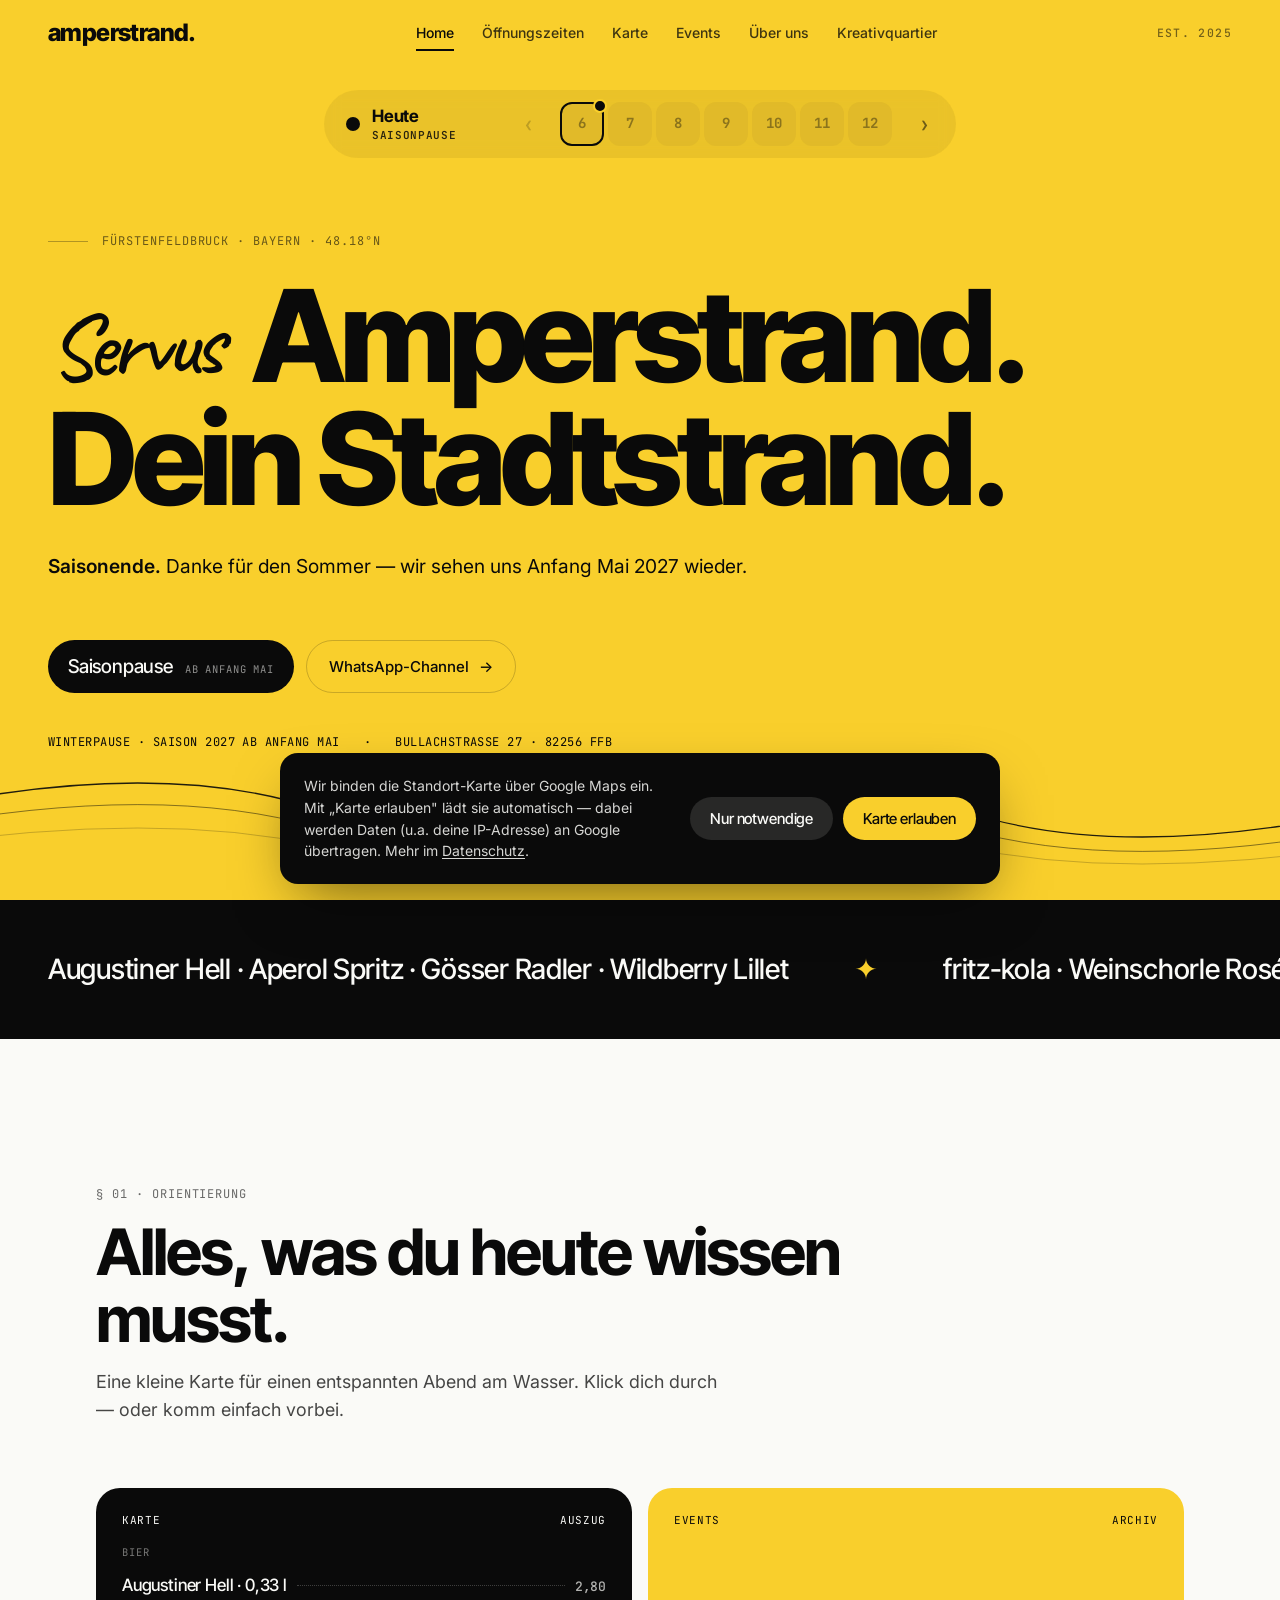
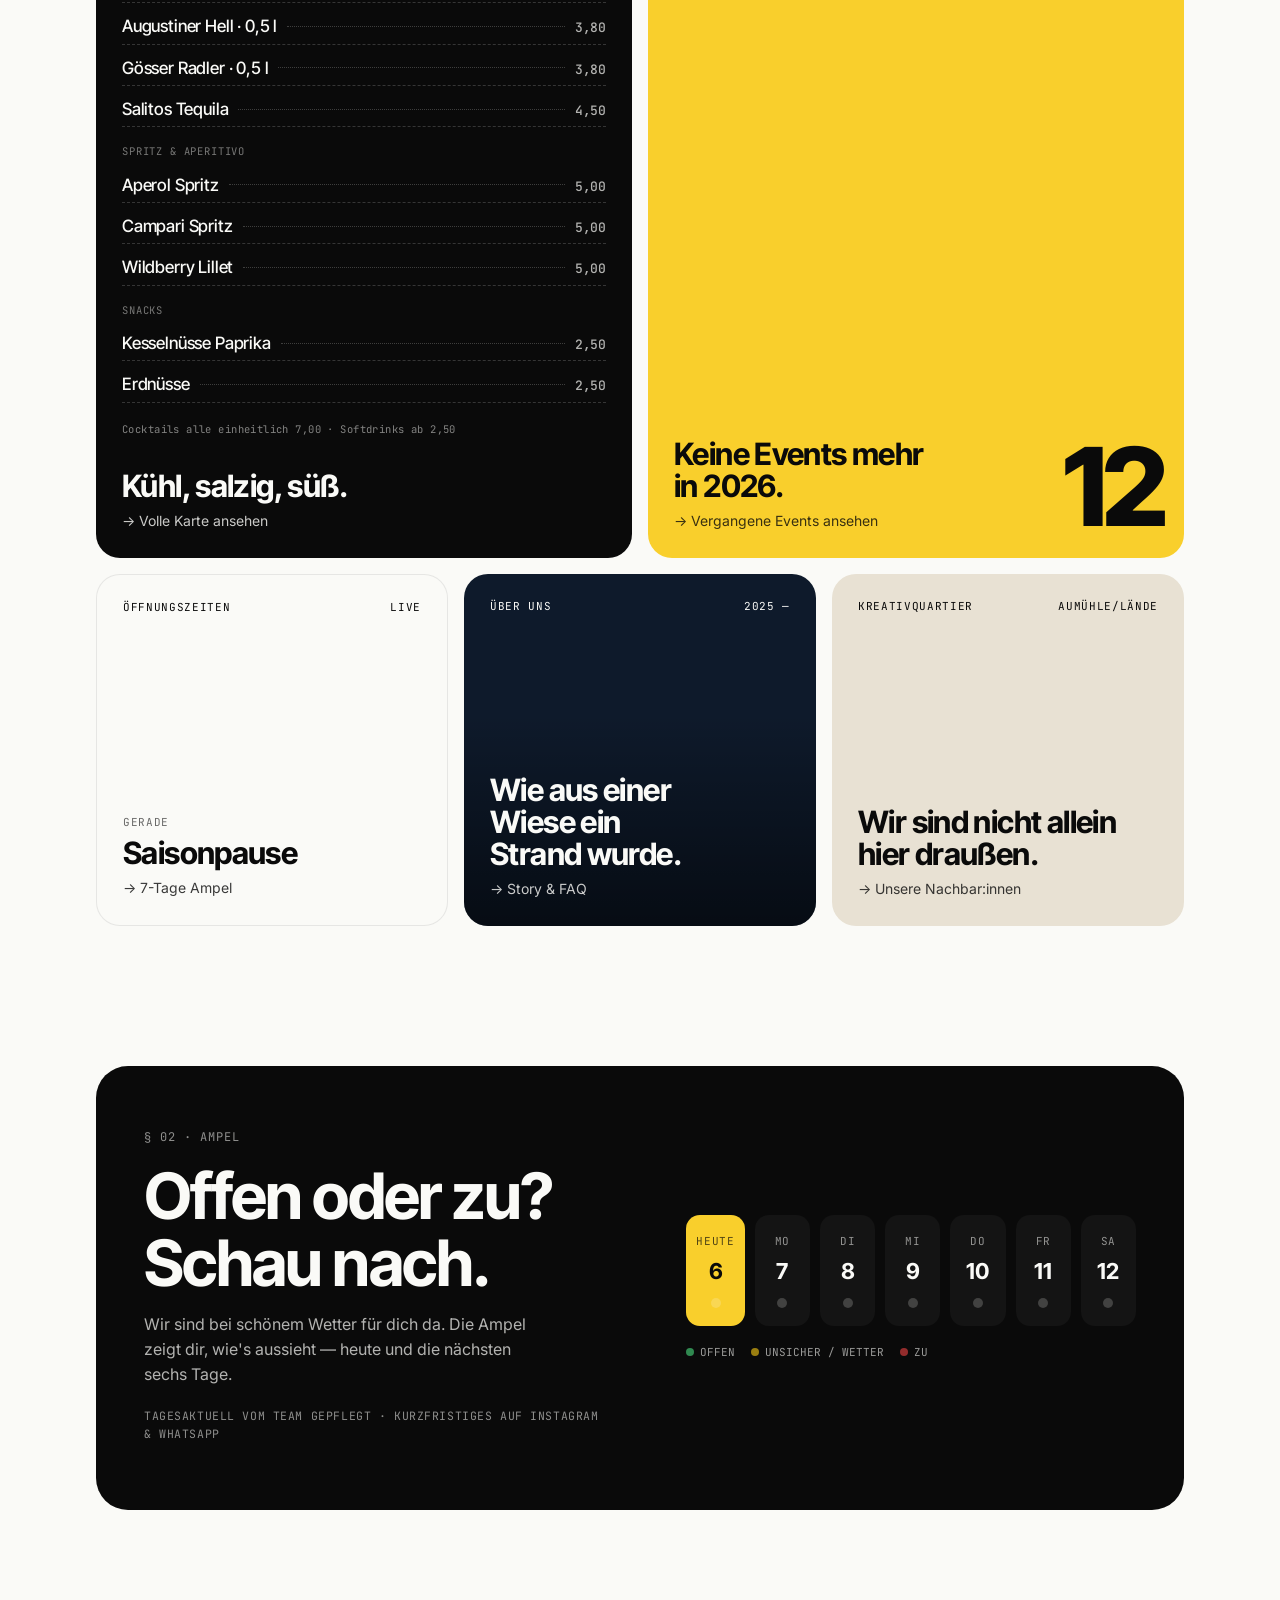
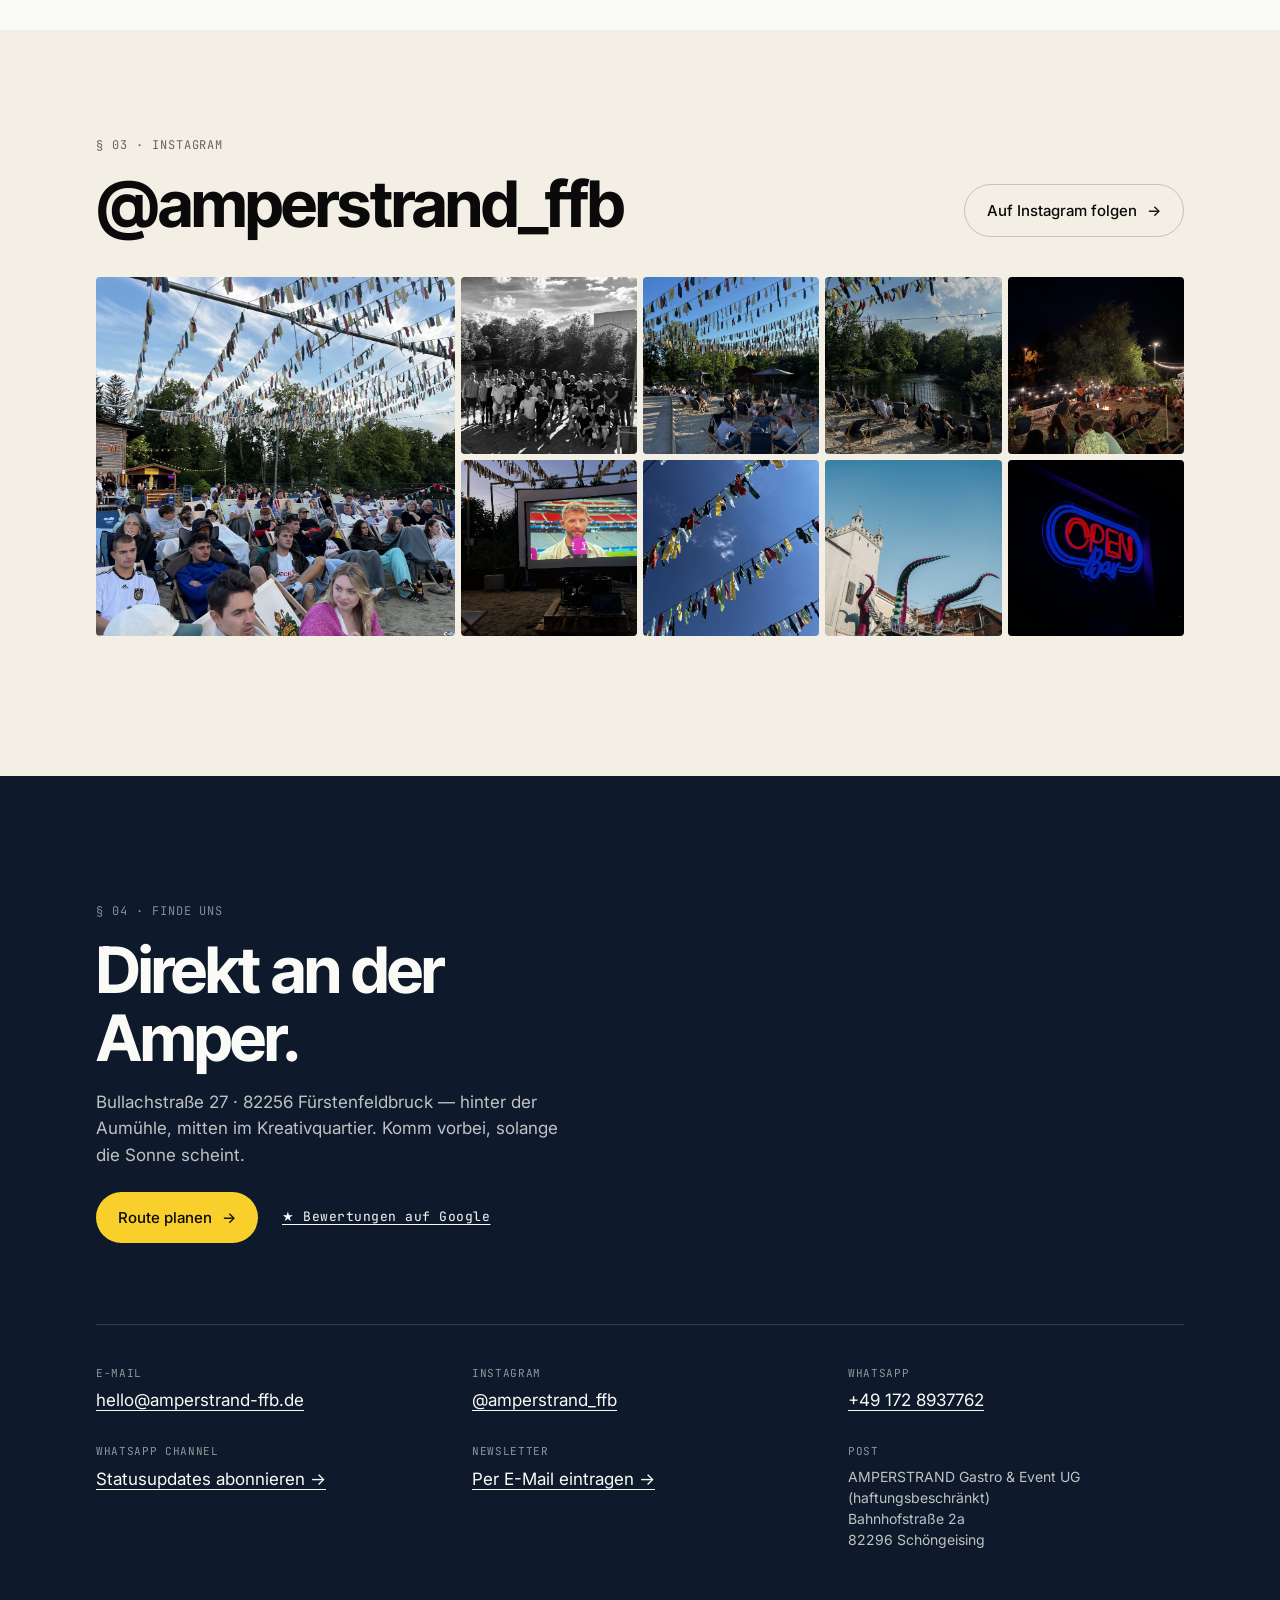
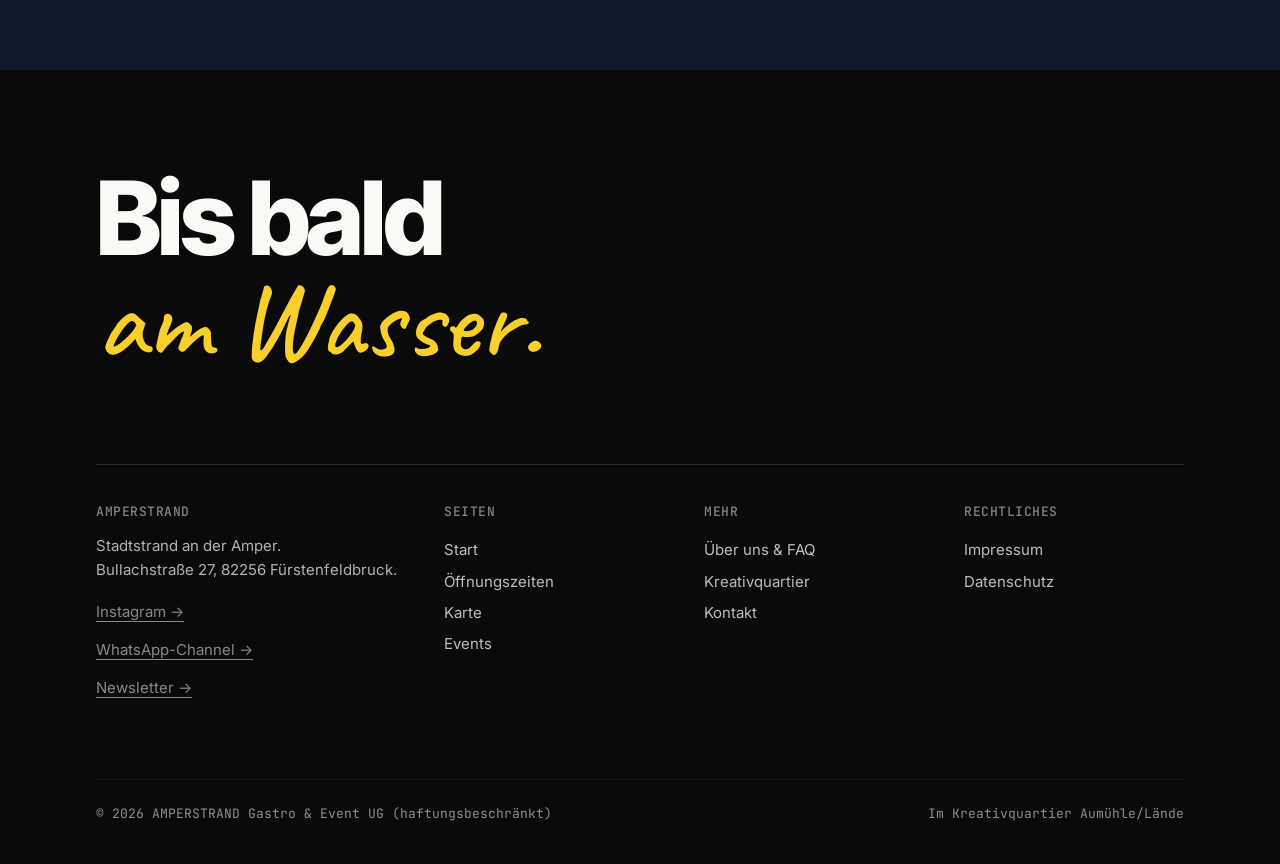
==== index.html @ dd8e35aa "Winterpause: Saisonende-Satz auf Desktop einzeilig Co-Authored-By: Claude Opus 5.5 <noreply@anthropi" ====
<!doctype html>
<html lang="de" style="background: #f9cf2c;">
<head>
<meta charset="utf-8">
<meta name="viewport" content="width=device-width,initial-scale=1">
<meta name="theme-color" content="#f9cf2c">
<link rel="icon" href="/favicon.ico" sizes="48x48">
<link rel="icon" type="image/png" sizes="32x32" href="/assets/favicon/favicon-32x32.png">
<link rel="icon" type="image/png" sizes="16x16" href="/assets/favicon/favicon-16x16.png">
<link rel="apple-touch-icon" sizes="180x180" href="/assets/favicon/apple-touch-icon.png">
<link rel="manifest" href="/site.webmanifest">
<title>Amperstrand — Stadtstrand an der Amper, Fürstenfeldbruck</title>
<meta name="description" content="Amperstrand — der Stadtstrand in Fürstenfeldbruck. Sandstrand direkt an der Amper mit kühlen Getränken, Cocktails, Snacks, Eis, Live-Musik, DJ-Sets und WM-Public-Viewing. Do–So bei schönem Wetter.">
<meta name="robots" content="index, follow">
<meta name="author" content="Amperstrand">
<link rel="canonical" href="https://amperstrand-ffb.de/">
<meta property="og:type" content="website">
<meta property="og:site_name" content="Amperstrand">
<meta property="og:locale" content="de_DE">
<meta property="og:title" content="Amperstrand — Stadtstrand an der Amper, Fürstenfeldbruck">
<meta property="og:description" content="Sandstrand direkt an der Amper: kühle Getränke, Cocktails, Snacks, Live-Musik & WM-Public-Viewing. Mitten in Fürstenfeldbruck.">
<meta property="og:url" content="https://amperstrand-ffb.de/">
<meta property="og:image" content="https://amperstrand-ffb.de/assets/insta/insta-01.jpg">
<meta name="twitter:card" content="summary_large_image">
<meta name="twitter:title" content="Amperstrand — Stadtstrand in Fürstenfeldbruck">
<meta name="twitter:description" content="Sandstrand an der Amper: Getränke, Cocktails, Snacks, Live-Musik & WM-Public-Viewing. Do–So bei schönem Wetter.">
<meta name="twitter:image" content="https://amperstrand-ffb.de/assets/insta/insta-01.jpg">
<script type="application/ld+json">
{
  "@context": "https://schema.org",
  "@type": "BarOrPub",
  "name": "Amperstrand",
  "description": "Stadtstrand an der Amper in Fürstenfeldbruck: Getränke, Cocktails, Snacks, Eis, Live-Musik, DJ-Sets und WM-Public-Viewing.",
  "url": "https://amperstrand-ffb.de/",
  "telephone": "+49 172 8937762",
  "email": "hello@amperstrand-ffb.de",
  "image": "https://amperstrand-ffb.de/assets/insta/insta-01.jpg",
  "priceRange": "€",
  "servesCuisine": ["Getränke", "Cocktails", "Snacks", "Eis"],
  "address": {
    "@type": "PostalAddress",
    "streetAddress": "Bullachstraße 27",
    "postalCode": "82256",
    "addressLocality": "Fürstenfeldbruck",
    "addressRegion": "Bayern",
    "addressCountry": "DE"
  },
  "sameAs": [
    "https://www.instagram.com/amperstrand_ffb/",
    "https://whatsapp.com/channel/0029VbCyio0F1YlMoRsNtL2F"
  ],
  "openingHoursSpecification": [
    { "@type": "OpeningHoursSpecification", "dayOfWeek": ["Thursday", "Friday"], "opens": "17:00", "closes": "22:00" },
    { "@type": "OpeningHoursSpecification", "dayOfWeek": ["Saturday", "Sunday"], "opens": "15:00", "closes": "22:00" }
  ]
}
</script>
<link rel="stylesheet" href="assets/shared.css?v=14">
<style>
  /* HERO */
  .hero {
    position: relative;
    min-height: 100vh;
    background: var(--yellow);
    color: var(--ink);
    padding: 120px var(--gutter) 0;
    overflow: hidden;
    display: flex; flex-direction: column;
  }
  :root[data-herotone="paper"] .hero { background: var(--paper); }
  :root[data-herotone="ink"] .hero { background: var(--ink); color: var(--paper); }
  :root[data-herotone="ink"] .hero .hero-meta span,
  :root[data-herotone="ink"] .hero .hero-sub { color: var(--paper); }
  :root[data-herotone="ink"] .hero .status-hero { background: var(--paper); color: var(--ink); }
  :root[data-herotone="ink"] .badge-kiosk { background: var(--yellow); color: var(--ink); }
  :root[data-herotone="ink"] .eyebrow { color: var(--paper); opacity: .6; }

  .hero-inner { max-width: var(--max); margin: 0 auto; width: 100%; flex: 1; display:flex; flex-direction:column; justify-content:center; padding-bottom: 4vh; }
  .hero-eyebrow { display:flex; gap: 14px; align-items:center; margin-bottom: 24px; }
  .hero-eyebrow .line { flex: 0 0 40px; height: 1px; background: var(--ink); opacity:.3; }
  .hero h1 {
    font-size: clamp(52px, 10vw, 160px);
    letter-spacing: -0.045em;
    line-height: .95;
    max-width: 14ch;
  }
  .hero h1 .hand { font-family: var(--font-hand); font-weight: 500; font-size: 0.72em; line-height: 1; display: inline-block; transform: rotate(-2deg) translateY(-0.07em); margin-right: 0.15em; }
  :root[data-hand="off"] .hero h1 .hand { font-family: var(--font-display); font-weight: 800; transform: none; font-size: 1em; }

  .hero-sub {
    margin-top: 32px;
    font-size: clamp(17px, 1.5vw, 21px);
    max-width: 520px;
    line-height: 1.5;
    opacity: .85;
  }
  /* Winterpause: Saisonende-Satz auf Desktop in einer Zeile */
  @media (min-width: 821px) {
    .is-offseason .hero-sub { max-width: none; white-space: nowrap; }
  }
  .hero-meta {
    display: flex; gap: 24px; flex-wrap: wrap;
    margin-top: 40px; font-family: var(--font-mono); font-size: 12px; letter-spacing: .04em; text-transform: uppercase; opacity: .7;
  }
  .hero-actions { margin-top: 40px; display: flex; gap: 12px; flex-wrap: wrap; }
  .hero-actions .btn.ghost .nl-short { display: none; }

  .status-hero {
    display: inline-flex; align-items: baseline; gap: 12px;
    background: var(--ink); color: var(--paper);
    padding: 12px 20px;
    border-radius: 999px;
    font-family: var(--font-display);
  }
  .status-hero strong { font-weight: 500; font-size: clamp(16px, 1.5vw, 19px); letter-spacing: -.01em; }
  .status-hero span.sub { font-family: var(--font-mono); font-size: 10.5px; opacity: .55; text-transform: uppercase; letter-spacing: .08em; }
  .status-hero span.sub:empty { display: none; }

  .badge-kiosk {
    position: absolute; top: 96px; right: var(--gutter);
    background: var(--ink); color: var(--paper);
    padding: 8px 14px; border-radius: 999px; font-family: var(--font-mono); font-size: 11.5px; letter-spacing: .06em; text-transform: uppercase;
  }
  @media (max-width: 820px) { .badge-kiosk { display: none; } }

  /* Wave */
  .hero-wave { position: absolute; left: 0; right: 0; bottom: 0; pointer-events: none; height: 22vh; min-height: 180px; }
  .hero-wave svg { width: 100%; height: 100%; display: block; }
  .hero-wave .w { transform-origin: center; }
  .hero-wave .w1 { animation: waveFloatA 5s ease-in-out infinite; }
  .hero-wave .w2 { animation: waveFloatB 4.2s ease-in-out -1.3s infinite; }
  .hero-wave .w3 { animation: waveFloatC 6.4s ease-in-out -2.7s infinite; }
  @keyframes waveFloatA { 0%,100% { transform: translate(0, 0); } 25% { transform: translate(-1.5%, -6px); } 55% { transform: translate(-3%, 4px); } 80% { transform: translate(-1%, -2px); } }
  @keyframes waveFloatB { 0%,100% { transform: translate(0, 0); } 30% { transform: translate(-2.5%, 5px); } 60% { transform: translate(-1%, -7px); } 85% { transform: translate(-2%, 3px); } }
  @keyframes waveFloatC { 0%,100% { transform: translate(0, 0); } 20% { transform: translate(-1%, 4px); } 50% { transform: translate(-2.2%, -5px); } 75% { transform: translate(-3%, 6px); } }

  /* Niedrige Desktop-Viewports: Hero-Inhalt unter die fixierte Ampel-Pille setzen,
     damit die Koordinaten-Zeile nicht von der Ampel überlagert wird. */
  @media (min-width: 821px) and (max-height: 880px) {
    .hero-inner { justify-content: flex-start; padding-top: 64px; padding-bottom: 0; }
  }
  @media (min-width: 821px) and (max-height: 720px) {
    .hero-inner { padding-top: 72px; }
  }

  /* ENGRAVED INFO STRIP */
  .strip {
    background: var(--ink); color: var(--paper);
    padding: 48px var(--gutter);
    font-family: var(--font-display);
    font-size: clamp(20px, 2.2vw, 28px);
    font-weight: 500;
    letter-spacing: -0.01em;
    overflow: hidden;
  }
  .strip-row { display:flex; gap: 60px; white-space: nowrap; animation: marq 25s linear infinite; }
  .strip-row span { display:inline-flex; align-items:center; gap: 60px; }
  .strip-row .sep { color: var(--yellow); }
  @keyframes marq { from { transform: translateX(0);} to { transform: translateX(-50%); } }
  @media (max-width: 820px) { .strip-row { animation-duration: 12s; } }

  /* TEASER GRID */
  .teasers { padding: 140px var(--gutter) 60px; background: var(--paper); }
  .teaser-grid { display: grid; grid-template-columns: repeat(12, 1fr); gap: 16px; margin-top: 64px; }
  .teaser {
    position: relative; overflow: hidden; border-radius: 24px;
    aspect-ratio: 4/5;
    background: var(--stone);
    transition: transform .5s var(--ease);
  }
  .teaser:hover { transform: translateY(-4px); }
  .teaser .ph { position: absolute; inset: 0; }
  .teaser .label {
    position: absolute; inset: 0; display: flex; flex-direction: column; justify-content: space-between;
    padding: 24px 26px;
    background: linear-gradient(to bottom, rgba(0,0,0,.0) 40%, rgba(0,0,0,.55));
    color: var(--paper);
  }
  .teaser .label .top { display:flex; justify-content:space-between; font-family: var(--font-mono); font-size: 11px; text-transform:uppercase; letter-spacing:.06em; }
  .teaser .label h3 { font-size: clamp(22px, 2.4vw, 34px); }
  .teaser .label .arrow { display: inline-flex; align-items:center; gap: 6px; font-size: 14px; margin-top: 8px; opacity: .8; }

  .teaser.t-karte { grid-column: span 6; background: var(--ink); }
  .teaser.t-events { grid-column: span 6; background: var(--yellow); }
  .teaser.t-oeff { grid-column: span 4; aspect-ratio: 1/1; background: var(--paper); border: 1px solid rgba(10,10,10,.08); }
  .teaser.t-gesch { grid-column: span 4; aspect-ratio: 1/1; background: var(--deep); }
  .teaser.t-krea { grid-column: span 4; aspect-ratio: 1/1; background: var(--stone); }

  .teaser.t-karte .label, .teaser.t-gesch .label { color: var(--paper); }
  .teaser.t-events .label, .teaser.t-oeff .label, .teaser.t-krea .label { color: var(--ink); background: none; }
  .teaser.t-karte .label { background: none; }
  .teaser.t-karte h3 { color: var(--paper); }
  .teaser.t-events h3 { color: var(--ink); }

  .teaser.t-events .big-num { position:absolute; right:20px; bottom:16px; z-index:0; pointer-events:none; font-family:var(--font-display); font-size: clamp(60px, 8.5vw, 128px); font-weight:800; letter-spacing:-.04em; color: var(--ink); line-height: 1; }
  .teaser.t-events .label { z-index: 1; }
  .teaser.t-events .label > div:not(.top) { position: relative; max-width: 60%; }

  /* Menu preview in teaser */
  /* Top-/Bottom-Padding so gewählt, dass .label (KARTE/AUSZUG oben und Titel+Arrow unten) nicht überlappt */
  .menu-preview { position: absolute; inset: 0; padding: 56px 26px 120px; display:flex; flex-direction:column; gap: 6px; font-family: var(--font-display); }
  .menu-preview .section-label { font-family: var(--font-mono); font-size: 10.5px; letter-spacing: .08em; text-transform: uppercase; color: var(--paper); opacity: .45; margin-top: 10px; padding-bottom: 2px; }
  .menu-preview .section-label:first-child { margin-top: 0; }
  .menu-preview .item { display:flex; justify-content:space-between; align-items:baseline; font-size: 17px; font-weight: 500; letter-spacing:-.01em; border-bottom: 1px dashed rgba(250,250,247,.18); padding: 4px 0; color: var(--paper); }
  .menu-preview .item .dots { flex:1; border-bottom: 1px dotted rgba(250,250,247,.22); margin: 0 10px; height: 0; align-self:center; }
  .menu-preview .item .price { font-family: var(--font-mono); font-size: 13px; opacity: .7; }
  .menu-preview .menu-footnote { margin-top: auto; padding-top: 12px; font-family: var(--font-mono); font-size: 10.5px; letter-spacing: .04em; color: var(--paper); opacity: .5; line-height: 1.5; }
  @media (max-width: 820px) {
    /* Mehr Padding oben/unten + kompaktere Items, damit nichts überlappt */
    .menu-preview { padding: 60px 22px 130px; gap: 4px; }
    .menu-preview .item { font-size: 16px; padding: 3px 0; }
    .menu-preview .item .price { font-size: 12px; }
    .menu-preview .section-label { font-size: 10px; margin-top: 8px; }
  }

  /* Ampel (status traffic light) */
  .ampel-sec { padding: 80px var(--gutter) 120px; background: var(--paper); }
  .ampel-card { background: var(--ink); color: var(--paper); border-radius: 32px; overflow: hidden; padding: 56px 48px; display: grid; grid-template-columns: 1.1fr 1fr; gap: 48px; align-items: center; }
  .ampel-card h2 { color: var(--paper); max-width: 11ch; }
  .ampel-days { display: grid; grid-template-columns: repeat(7, 1fr); gap: 10px; }
  .ampel-day { padding: 18px 10px; text-align: center; border-radius: 14px; background: rgba(250,250,247,.04); position: relative; }
  .ampel-day .wd { font-family: var(--font-mono); font-size: 11px; opacity: .55; text-transform: uppercase; letter-spacing:.06em; }
  .ampel-day .d { font-family: var(--font-display); font-size: 22px; font-weight: 700; margin: 4px 0 10px; }
  .ampel-day .light { width: 10px; height: 10px; border-radius: 50%; margin: 0 auto; }
  .ampel-day.green .light { background: #4ade80; }
  .ampel-day.amber .light { background: #facc15; }
  .ampel-day.red .light { background: #ef4444; }
  .ampel-day.grey .light { background: rgba(250,250,247,.2); }
  .ampel-day.today { background: var(--yellow); color: var(--ink); }
  .ampel-day.today .wd { opacity: .7; }
  .ampel-hint { font-size: 14px; opacity: .55; margin-top: 20px; font-family: var(--font-mono); text-transform: uppercase; letter-spacing: .05em; font-size: 11.5px; }

  @media (max-width: 820px) {
    .teaser.t-karte, .teaser.t-events { grid-column: span 12; }
    /* Karte auf Mobile höher, damit die Menü-Liste + Titel nicht kollidieren */
    .teaser.t-karte { aspect-ratio: auto; min-height: 540px; }
    /* Events-Card: aspect-ratio mobilfreundlicher; "04" dezent rechts oben */
    .teaser.t-events { aspect-ratio: 4/5; }
    .teaser.t-events .big-num { font-size: clamp(56px, 16vw, 90px); right: 22px; bottom: auto; top: 48px; opacity: .85; }
    .teaser.t-events .label > div:not(.top) { max-width: none; }
    .teaser.t-oeff, .teaser.t-gesch, .teaser.t-krea { grid-column: span 12; aspect-ratio: 16/9; }
    .ampel-card { grid-template-columns: 1fr; padding: 36px 28px; }
    .ampel-days { grid-template-columns: repeat(4, 1fr); gap: 8px; }
    .ampel-day { padding: 14px 6px; min-width: 0; }
    .ampel-day .d { font-size: 18px; }
    /* Hero mobil: nicht mehr auf 100vh zentriert — sonst riesige Leerräume */
    .hero { min-height: auto; padding-top: 148px; padding-bottom: 44px; }
    .hero-inner { justify-content: flex-start; flex: none; padding-bottom: 0; }
    .hero-sub { margin-top: 22px; }
    .hero-actions { margin-top: 26px; }
    .hero-meta { margin-top: 26px; }
  }

  /* HERO AMPEL — zentriert im Viewport, unter der Nav */
  .hero-ampel {
    position: fixed;
    top: 90px;
    left: 0; right: 0;
    margin-inline: auto;
    width: max-content;
    z-index: 40;
    display: flex;
    align-items: center;
    gap: 16px;
    padding: 12px 16px 12px 22px;
    background: rgba(10,10,10,.06);
    border-radius: 999px;
    color: var(--ink);
    text-decoration: none;
    white-space: nowrap;
    backdrop-filter: blur(8px);
    -webkit-backdrop-filter: blur(8px);
  }
  .ha-status {
    display: inline-grid;
    grid-template-columns: 14px 1fr;
    align-items: center;
    gap: 12px;
    width: 150px;
    font-family: var(--font-mono); font-size: 17px; letter-spacing: .01em; text-transform: none; font-weight: 600;
  }
  .ha-status .pulse {
    width: 14px; height: 14px; border-radius: 50%;
    position: relative;
  }
  .ha-status .lbl {
    display: block;
    overflow: hidden;
    text-overflow: ellipsis;
    line-height: 1.2;
  }
  .ha-status .lbl .lbl-day { display: block; font-family: var(--font-display); font-size: 17px; font-weight: 700; letter-spacing: -.01em; text-transform: none; opacity: 1; margin-bottom: 2px; }
  .ha-status .lbl .lbl-sub { display: block; font-family: var(--font-mono); font-size: 11px; font-weight: 600; letter-spacing: .06em; text-transform: uppercase; opacity: .85; }
  /* Puls ist bewusst opt-in: er läuft NUR, wenn gerade wirklich offen ist.
     Umgekehrt (überall abschalten, wo er nicht hingehört) wurde vergessen,
     sobald ein Fall dazukam — deshalb hier die strengere Richtung. */
  .ha-status .pulse::after {
    content: ''; position: absolute; inset: -4px; border-radius: 50%;
    border: 1px solid currentColor; opacity: .4;
    animation: none;
    display: none;
  }
  .hero-ampel.is-now-open[data-state="open"] .ha-status .pulse::after {
    display: block;
    animation: haPulse 2.2s ease-out infinite;
  }
  @keyframes haPulse { 0% { transform: scale(.6); opacity: .6; } 100% { transform: scale(1.6); opacity: 0; } }
  .hero-ampel[data-state="open"] .ha-status { color: #2d7a3e; }
  .hero-ampel[data-state="open"] .ha-status .pulse { background: #2d7a3e; }
  .hero-ampel[data-state="limited"] .ha-status { color: #a06c10; }
  .hero-ampel[data-state="limited"] .ha-status .pulse { background: #d9a61a; }
  .hero-ampel[data-state="limited"] .ha-status .pulse::after { animation: none; display:none; }
  .hero-ampel[data-state="closed"] .ha-status { color: var(--ink); }
  .hero-ampel[data-state="closed"] .ha-status .pulse { background: var(--ink); }
  .hero-ampel[data-state="closed"] .ha-status .pulse::after { display:none; }

  .ha-head, .ha-link { display: none; }
  .ha-status { color: inherit; text-decoration: none; }
  .ha-nav {
    width: 32px; height: 32px;
    display: inline-flex; align-items: center; justify-content: center;
    border: 0; background: transparent;
    color: var(--ink);
    font-family: var(--font-display); font-size: 22px; font-weight: 500;
    cursor: pointer; border-radius: 8px;
    opacity: .55;
    transition: opacity .15s var(--ease), background .15s var(--ease);
  }
  .ha-nav:hover { opacity: 1; background: rgba(10,10,10,.06); }
  .ha-nav:disabled { opacity: .2; cursor: default; background: transparent; }
  :root[data-herotone="ink"] .ha-nav { color: var(--paper); }
  :root[data-herotone="ink"] .ha-nav:hover { background: rgba(245,241,232,.08); }
  .ha-days {
    display: inline-flex; gap: 4px;
  }
  .ha-day {
    width: 44px; height: 44px;
    display: flex; align-items: center; justify-content: center;
    border: 0; padding: 0;
    font: inherit; cursor: pointer;
    border-radius: 12px;
    background: rgba(10,10,10,.08);
    position: relative;
    transition: background .2s var(--ease), transform .15s var(--ease);
    /* Kein Double-Tap-Zoom auf Mobile; Browser soll den Tap direkt durchlassen */
    touch-action: manipulation;
    -webkit-tap-highlight-color: transparent;
  }
  .hero-ampel, .ha-status, .ha-nav { touch-action: manipulation; }
  .ha-day:hover { transform: translateY(-1px); }
  .ha-day .wd { display: none; }
  .ha-day .d {
    font-family: var(--font-mono); font-size: 14px; font-weight: 700;
    color: var(--ink);
    position: relative; z-index: 1;
  }
  .ha-day .light {
    position: absolute; bottom: 5px; left: 50%; transform: translateX(-50%);
    width: 5px; height: 5px; border-radius: 50%;
    display: none;
  }
  /* GEÖFFNET — sattes Grün, volle Sättigung */
  .ha-day.green { background: #7dc88a; }
  .ha-day.green .d { color: #0a2a12; }
  /* WETTERABHÄNGIG — Amber */
  .ha-day.amber { background: #f1c247; }
  .ha-day.amber .d { color: #3a2906; }
  /* GESCHLOSSEN — deutlich durchgestrichen */
  .ha-day.red { background: rgba(10,10,10,.04); border: 1px dashed rgba(10,10,10,.35); }
  .ha-day.red .d { color: rgba(10,10,10,.55); text-decoration: line-through; text-decoration-thickness: 2.5px; }
  .ha-day.red .wd { text-decoration: line-through; text-decoration-thickness: 1.5px; }
  /* PRE-SEASON — gedämpftes Gelb, klar unterscheidbar von grün */
  .ha-day.grey { background: rgba(180,145,40,.18); }
  .ha-day.grey .d { color: rgba(10,10,10,.4); }
  /* HEUTE — diskretes Label neben der Kachel */
  .ha-day.today::before {
    content: '';
    position: absolute; top: -5px; right: -5px;
    width: 10px; height: 10px; border-radius: 50%;
    background: var(--ink);
    border: 2px solid var(--yellow);
  }
  :root[data-herotone="paper"] .ha-day.today::before { border-color: var(--paper); }
  :root[data-herotone="ink"] .ha-day.today::before { background: var(--paper); border-color: var(--ink); }
  /* SELECTED (user hat Kachel angeklickt) — schwarzer Ring */
  /* Highlight: dashed Border durch soliden 2px ersetzen — liegt genau auf der
     gleichen Stelle wie die gestrichelte Linie, kein Clipping. */
  .ha-day.selected { box-shadow: none; outline: none; border: 2px solid var(--ink); }

  /* paper/ink hero tones — Varianten */
  :root[data-herotone="paper"] .ha-day { background: rgba(10,10,10,.06); }
  :root[data-herotone="paper"] .ha-day.green { background: #7dc88a; }
  :root[data-herotone="paper"] .ha-day.amber { background: #f1c247; }

  :root[data-herotone="ink"] .hero-ampel { color: var(--paper); background: rgba(245,241,232,.08); }
  :root[data-herotone="ink"] .ha-day { background: rgba(245,241,232,.1); }
  :root[data-herotone="ink"] .ha-day .d { color: rgba(245,241,232,.75); }
  :root[data-herotone="ink"] .ha-day.green { background: #7dc88a; }
  :root[data-herotone="ink"] .ha-day.green .d { color: #0a2a12; }
  :root[data-herotone="ink"] .ha-day.amber { background: #f1c247; }
  :root[data-herotone="ink"] .ha-day.amber .d { color: #3a2906; }
  :root[data-herotone="ink"] .ha-day.red { background: transparent; border: 1px dashed rgba(245,241,232,.3); }
  :root[data-herotone="ink"] .ha-day.red .d { color: rgba(245,241,232,.4); }
  :root[data-herotone="ink"] .ha-day.grey { background: transparent; border: 1px solid rgba(245,241,232,.2); }
  :root[data-herotone="ink"] .ha-day.grey .d { color: rgba(245,241,232,.4); }
  :root[data-herotone="ink"] .ha-day.today { box-shadow: none; }
  :root[data-herotone="ink"] .ha-day.today::before { color: rgba(245,241,232,.6); }
  :root[data-herotone="ink"] .ha-day.selected { box-shadow: none; outline: none; border: 2px solid var(--paper); }
  :root[data-herotone="ink"] .hero-ampel[data-state="open"] .ha-status { color: #7dd094; }
  :root[data-herotone="ink"] .hero-ampel[data-state="open"] .ha-status .pulse { background: #7dd094; }
  :root[data-herotone="ink"] .hero-ampel[data-state="limited"] .ha-status { color: #e3c56a; }
  :root[data-herotone="ink"] .hero-ampel[data-state="closed"] .ha-status { color: var(--paper); }
  :root[data-herotone="ink"] .hero-ampel[data-state="closed"] .ha-status .pulse { background: var(--paper); }

  /* Durchgehend sichtbare Ampel — invertiert auf dunklen Sektionen */
  .hero-ampel.on-dark { background: rgba(245,241,232,.1); color: var(--paper); }
  .hero-ampel.on-dark .ha-day { background: rgba(245,241,232,.12); }
  .hero-ampel.on-dark .ha-day .d { color: rgba(245,241,232,.8); }
  .hero-ampel.on-dark .ha-day.green { background: #7dc88a; }
  .hero-ampel.on-dark .ha-day.green .d { color: #0a2a12; }
  .hero-ampel.on-dark .ha-day.amber { background: #f1c247; }
  .hero-ampel.on-dark .ha-day.amber .d { color: #3a2906; }
  .hero-ampel.on-dark .ha-day.red { background: transparent; border: 1px dashed rgba(245,241,232,.3); }
  .hero-ampel.on-dark .ha-day.red .d { color: rgba(245,241,232,.45); }
  .hero-ampel.on-dark .ha-day.grey { background: rgba(245,241,232,.06); }
  .hero-ampel.on-dark .ha-day.grey .d { color: rgba(245,241,232,.4); }
  .hero-ampel.on-dark .ha-day.today::before { background: var(--paper); border-color: rgba(10,10,10,.8); }
  .hero-ampel.on-dark .ha-day.selected { box-shadow: none; outline: none; border: 2px solid var(--paper); }
  /* Bei heute+selected reicht der Dot-Indicator — kein zusätzlicher Rahmen */
  .hero-ampel.on-dark .ha-nav { color: var(--paper); }
  .hero-ampel.on-dark .ha-nav:hover { background: rgba(245,241,232,.08); }
  .hero-ampel.on-dark[data-state="open"] .ha-status { color: #7dd094; }
  .hero-ampel.on-dark[data-state="open"] .ha-status .pulse { background: #7dd094; }
  .hero-ampel.on-dark[data-state="limited"] .ha-status { color: #e3c56a; }
  .hero-ampel.on-dark[data-state="limited"] .ha-status .pulse { background: #e3c56a; }
  .hero-ampel.on-dark[data-state="closed"] .ha-status { color: var(--paper); }
  .hero-ampel.on-dark[data-state="closed"] .ha-status .pulse { background: var(--paper); }
  .hero-ampel { transition: background .3s var(--ease), color .3s var(--ease); }

  @media (max-width: 820px) {
    /* Mobile: Ampel oben (wie Desktop), schlanker Pill, Single-Row mit Swipe */
    .hero-ampel {
      top: 76px;
      bottom: auto;
      left: 12px;
      right: 12px;
      margin-inline: 0;
      width: auto;
      max-width: calc(100vw - 24px);
      gap: 10px;
      padding: 7px 14px 7px 18px;
      justify-content: flex-start;
      flex-wrap: nowrap;
      overflow: hidden;
    }
    .ha-status {
      /* Feste Breite — so bleibt die Ampel identisch groß, egal welcher Tag/Status.
         Kein overflow hidden — das würde den Pulse-Ring links clippen. Text-Ellipsis
         passiert im .lbl-Kind. */
      flex: 0 0 128px;
      width: 128px;
      min-width: 0;
      grid-template-columns: 10px 1fr;
      gap: 9px;
      overflow: visible;
    }
    .ha-status .pulse { width: 10px; height: 10px; }
    .ha-status .lbl { display: block; overflow: hidden; }
    .ha-status .lbl .lbl-day { font-size: 13px; margin-bottom: 1px; line-height: 1.15; white-space: nowrap; overflow: hidden; text-overflow: ellipsis; font-weight: 700; }
    .ha-status .lbl .lbl-sub { font-size: 9.5px; line-height: 1.15; white-space: nowrap; overflow: hidden; text-overflow: ellipsis; }
    /* Pfeile auf Mobile raus — durchwischen statt klicken */
    .ha-nav { display: none; }
    /* .ha-days füllt die volle verfügbare Breite; 5 Tiles passen, Rest scrollt */
    .ha-days {
      gap: 5px;
      flex: 1 1 auto;
      min-width: 0;
      /* Vertikales Padding, damit der "today"-Dot (top:-5px right:-5px) nicht geclippt wird */
      padding: 7px 0 3px;
      margin: -7px 0 -3px;
      overflow-x: auto;
      overflow-y: hidden;
      scroll-snap-type: x proximity;
      scrollbar-width: none;
      -webkit-overflow-scrolling: touch;
    }
    .ha-days::-webkit-scrollbar { display: none; }
    .ha-day {
      /* Jedes Tile nimmt 1/5 der sichtbaren Breite (5 Tiles füllen exakt) */
      flex: 0 0 calc((100% - 4 * 5px) / 5);
      aspect-ratio: 1;
      width: auto; height: auto;
      border-radius: 10px;
      scroll-snap-align: start;
    }
    .ha-day .d { font-size: 14px; font-weight: 700; }
    /* Alle Tage sichtbar (Swipe statt Pfeile) */
    .ha-day:nth-child(n+6) { display: flex; }
    /* Selected-Ring raus wenn's auch "heute" ist — der Dot-Indikator reicht */
    /* Selected: dashed Border durch soliden 2px ersetzen — liegt genau auf der
       gleichen Stelle wie die gestrichelte Linie, kein Overlay/Clipping. */
    .ha-day.selected { outline: none; box-shadow: none; border: 2px solid var(--ink); }
    .hero-ampel.on-dark .ha-day.selected { outline: none; box-shadow: none; border: 2px solid var(--paper); }

    /* Hero: kleineres H1, mehr Breath; padding-bottom reserviert Platz für die Wellen.
       min-height auf small-viewport — Erstanzeige ist komplett gelb bis zu den Wellen. */
    .hero { padding-top: 142px; padding-bottom: 230px; min-height: 100vh; min-height: 100svh; }
    /* Hero füllt den Screen (komplett gelb beim Laden); große Wellen füllen den unteren Bereich statt Leerraum */
    .hero-wave { height: 230px; min-height: 230px; }
    .hero h1 { font-size: clamp(40px, 11.5vw, 64px); line-height: 1; max-width: 100%; }
    /* "Servus" als eigenständige Zeile oberhalb von "Amperstrand" — groß, fast so groß wie der Rest */
    .hero h1 .hand { display: block; font-size: 1em; margin: 0 0 16px; transform: rotate(-3deg); line-height: 1; }
    /* Content mit deutlichem Rhythmus */
    .hero-inner { justify-content: flex-start; padding-bottom: 0; }
    .hero-eyebrow { margin-bottom: 20px; }
    .hero-sub { margin-top: 16px; font-size: 15px; line-height: 1.45; }
    /* Buttons näher am Subtitle, SAISON-Meta weiter unten → Buttons sitzen mittig */
    .hero-actions { margin-top: 14px; gap: 10px; flex-wrap: nowrap; }
    /* Meta: enger Zeilenabstand, wenn SAISON + BULLACHSTR auf 2 Zeilen wrappen */
    .hero-meta { margin-top: 28px; row-gap: 4px; column-gap: 18px; }
    /* Beide Buttons füllen 50/50 die Breite; identische Höhe + Schriftgröße */
    .hero-actions > * {
      flex: 1 1 0;
      min-width: 0;
      min-height: 48px;
      padding: 12px 16px;
      font-size: 14px;
      justify-content: center;
      align-items: center;
      white-space: nowrap;
    }
    .hero-actions .status-hero { gap: 10px; }
    .hero-actions .status-hero strong { font-size: 14px; font-weight: 500; white-space: nowrap; }
    .hero-actions .btn.ghost { gap: 8px; }
    .hero-actions .btn.ghost .nl-full { display: none; }
    .hero-actions .btn.ghost .nl-short { display: inline; }
  }
  @media (max-width: 380px) {
    /* Sehr schmale Phones: noch kompakter */
    .hero-ampel { padding: 6px 12px; gap: 8px; }
    .ha-status { gap: 8px; }
    .ha-day { border-radius: 9px; }
    .ha-day .d { font-size: 13px; }
    .ha-days { gap: 4px; }
    .ha-day { flex: 0 0 calc((100% - 4 * 4px) / 5); }
    .hero-actions .status-hero { padding: 9px 14px; }
    .hero-actions .status-hero strong { font-size: 13px; }
    .hero-actions .btn.ghost { padding: 9px 14px; font-size: 13px; }
  }

  @media (max-width: 480px) {
    /* Lange Status-Labels ("Öffnet in 16h 35min"): Sub-Zeit ausblenden, kein Overflow */
    .hero-actions .status-hero { overflow: hidden; }
    .hero-actions .status-hero .sub { display: none; }
  }

  /* INSTAGRAM STRIP */
  .ig { padding: 100px var(--gutter) 140px; background: var(--paper-2); }
  .ig-grid { display: grid; grid-template-columns: repeat(6, 1fr); gap: 6px; margin-top: 40px; }
  .ig-grid .tile { aspect-ratio: 1; border-radius: 4px; overflow: hidden; }
  .ig-grid .tile:nth-child(1) { grid-column: span 2; grid-row: span 2; aspect-ratio: 1/1; }
  .ig-grid .tile { display: block; }
  .ig-grid .tile img { width: 100%; height: 100%; object-fit: cover; display: block; transition: transform .6s var(--ease); }
  .ig-grid .tile:hover img { transform: scale(1.05); }
  @media (max-width: 820px) { .ig-grid { grid-template-columns: repeat(3, 1fr); } .ig-grid .tile:nth-child(1) { grid-column: span 2; grid-row: span 2; } }

  /* KQ TEASER */
  .kq { padding: 120px var(--gutter); background: var(--deep); color: var(--paper); overflow: hidden; position: relative; }
  .kq .wrap { display: grid; grid-template-columns: 1fr 1fr; gap: 56px; align-items: stretch; }
  .kq .map-box { aspect-ratio: auto; min-height: 360px; }
  .kq h2 { color: var(--paper); max-width: 14ch; }
  .kq p { opacity: .75; max-width: 44ch; font-size: 17px; }
  .kq-partners { display: grid; grid-template-columns: 1fr 1fr; gap: 12px; }
  .kq-partner { padding: 20px; border: 1px solid rgba(250,250,247,.12); border-radius: 16px; }
  .kq-partner h4 { font-family: var(--font-display); font-size: 17px; letter-spacing:-.01em; margin-bottom: 6px; }
  .kq-partner .meta { font-family: var(--font-mono); font-size: 11px; opacity: .5; text-transform: uppercase; letter-spacing: .06em; }
  @media (max-width: 820px) { .kq .wrap { grid-template-columns: 1fr; } }

  /* STANDORT-KARTE (2-Klick Consent) */
  .map-box { aspect-ratio: 4/3; border-radius: 24px; overflow: hidden; position: relative; background: var(--paper); border: 1px solid rgba(10,10,10,.08); box-shadow: 0 20px 40px -24px rgba(10,10,10,.4); }
  .map-frame { position: absolute; inset: 0; z-index: 1; border: 0; width: 100%; height: 100%; }
  /* Auf Touch-Geraeten schluckt der Maps-iframe sonst die Wischgeste: man scrollt mit
     dem Finger ueber die Karte und die Seite bleibt haengen. Dort ist die Karte daher
     ein reines Standbild; zum Navigieren fuehrt der "Groesser"-Button zu Google Maps. */
  @media (hover: none) and (pointer: coarse) {
    .map-frame { pointer-events: none; }
    .map-actions a { padding: 12px 18px; font-size: 12px; }
  }
  .map-overlay { position: absolute; left: 20px; top: 20px; z-index: 400; background: var(--ink); color: var(--paper); padding: 14px 16px; border-radius: 12px; font-family: var(--font-mono); font-size: 11px; text-transform: uppercase; letter-spacing: .06em; box-shadow: 0 8px 20px rgba(0,0,0,.18); pointer-events: none; max-width: 220px; line-height: 1.5; }
  .map-overlay .t { opacity: .55; margin-bottom: 4px; }
  .map-overlay .a { color: var(--paper); font-family: var(--font-display); font-size: 14px; font-weight: 500; letter-spacing: -.005em; text-transform: none; }
  .map-box.map-loaded .map-overlay { display: none; }
  @media (max-width: 720px) { .map-box .map-overlay { display: none; } }
  .map-actions { position: absolute; right: 16px; bottom: 16px; z-index: 400; display: flex; gap: 8px; }
  .map-actions a { background: var(--paper); color: var(--ink); padding: 10px 14px; border-radius: 999px; font-family: var(--font-mono); font-size: 11px; text-transform: uppercase; letter-spacing: .06em; text-decoration: none; font-weight: 500; box-shadow: 0 6px 16px rgba(0,0,0,.12); transition: transform .2s, background .2s; border: 1px solid rgba(10,10,10,.08); }
  .map-actions a:hover { transform: translateY(-1px); background: var(--yellow); }
  .map-consent { position: absolute; inset: 0; z-index: 200; display: flex; flex-direction: column; align-items: center; justify-content: center; gap: 14px; padding: 24px; background: linear-gradient(135deg, rgba(249,207,44,.18) 0%, transparent 60%), repeating-linear-gradient(45deg, rgba(10,10,10,.025) 0 12px, transparent 12px 24px), var(--paper-2); color: var(--ink); text-align: center; cursor: pointer; border: 0; font-family: var(--font-body); transition: background .2s; }
  .map-consent:hover { background: linear-gradient(135deg, rgba(249,207,44,.28) 0%, transparent 60%), repeating-linear-gradient(45deg, rgba(10,10,10,.03) 0 12px, transparent 12px 24px), var(--paper-2); }
  .map-consent .cta { display: inline-flex; align-items: center; gap: 8px; padding: 12px 22px; border-radius: 999px; background: var(--ink); color: var(--paper); font-family: var(--font-display); font-weight: 500; font-size: 16px; letter-spacing: -.01em; box-shadow: 0 8px 20px -8px rgba(0,0,0,.35); }
  .map-consent .info { max-width: 36ch; font-size: 12.5px; line-height: 1.5; opacity: .7; font-family: var(--font-mono); letter-spacing: .01em; }
  .map-consent .info a { text-decoration: underline; text-underline-offset: 2px; color: inherit; }
  .home-contact { grid-column: 1 / -1; margin-top: 12px; padding-top: 40px; border-top: 1px solid rgba(250,250,247,.15); display: grid; grid-template-columns: repeat(3, 1fr); gap: 30px 40px; }
  .home-contact .label { font-family: var(--font-mono); font-size: 11px; opacity: .55; text-transform: uppercase; letter-spacing: .06em; margin-bottom: 5px; }
  .home-contact a { color: var(--paper); text-decoration: underline; text-underline-offset: 4px; word-break: break-word; }
  .home-contact .addr { opacity: .75; font-size: 14px; line-height: 1.5; }
  @media (max-width: 820px) { .home-contact { grid-template-columns: 1fr 1fr; gap: 24px; } }
  @media (max-width: 520px) { .home-contact { grid-template-columns: 1fr; } }

  /* SECTION DIVIDER WAVE */
  .divider-wave { height: 80px; background: var(--paper); }
  .divider-wave svg { width: 100%; height: 100%; display: block; }

</style>
</head>
<body data-page="home" data-tone="yellow">
<div data-mount-nav></div>

<!-- HERO -->
<section class="hero" data-screen-label="01 Hero">
  <div class="hero-inner">
    <div class="hero-eyebrow reveal">
      <span class="line"></span>
      <span class="eyebrow">Fürstenfeldbruck · Bayern · 48.18°N</span>
    </div>

    <h1 class="reveal">
      <span class="hand">Servus</span>
      Amperstrand.<br>
      Dein Stadtstrand.
    </h1>

    <p class="hero-sub reveal" data-delay="120" data-hero-sub>
      Miteinander. Einfach. Schöner.
    </p>

    <div class="hero-actions reveal" data-delay="220">
      <span class="status-hero">
        <strong data-status-label>Jetzt geöffnet</strong>
        <span class="sub" data-status-sub>bis 22:00</span>
      </span>
      <a href="https://whatsapp.com/channel/0029VbCyio0F1YlMoRsNtL2F" target="_blank" rel="noopener" class="btn ghost"><span class="nl-full">WhatsApp-Channel</span><span class="nl-short">WhatsApp</span> <span class="arrow">→</span></a>
    </div>

    <div class="hero-meta reveal" data-delay="320">
      <span data-hero-season>Saison 2026 · 01. Mai — 30. Sep</span>
      <span>·</span>
      <span>Bullachstraße 27 · 82256 FFB</span>
    </div>
  </div>

  <!-- HERO AMPEL · zentriert unter der Nav -->
  <div class="hero-ampel reveal" id="heroAmpelWrap" data-state="closed" data-delay="380" role="group" aria-label="Öffnungsstatus">
    <a href="oeffnungszeiten.html" class="ha-status" aria-label="Zu Öffnungszeiten">
      <span class="pulse" aria-hidden="true"></span>
      <span class="lbl" id="heroAmpelLabel">Geschlossen</span>
    </a>
    <button class="ha-nav prev" id="heroAmpelPrev" aria-label="Frühere Tage" type="button">‹</button>
    <div class="ha-days" id="heroAmpel"></div>
    <button class="ha-nav next" id="heroAmpelNext" aria-label="Spätere Tage" type="button">›</button>
  </div>

  <!-- Wellen (responding to tweak data-wave) -->
  <div class="hero-wave" aria-hidden="true">
    <svg viewBox="0 0 1440 220" preserveAspectRatio="none">
      <g class="w w1">
        <path d="M-100 120 Q 180 60, 360 120 T 720 120 T 1080 120 T 1540 120" fill="none" stroke="#0a0a0a" stroke-width="1.4" opacity=".9"/>
      </g>
      <g class="w w2">
        <path d="M-100 140 Q 180 88, 360 140 T 720 140 T 1080 140 T 1540 140" fill="none" stroke="#0a0a0a" stroke-width="1" opacity=".55"/>
      </g>
      <g class="w w3">
        <path d="M-100 160 Q 180 120, 360 160 T 720 160 T 1080 160 T 1540 160" fill="none" stroke="#0a0a0a" stroke-width=".8" opacity=".3"/>
      </g>
      <g class="w w1">
        <path d="M-100 180 Q 180 150, 360 180 T 720 180 T 1080 180 T 1540 180" fill="none" stroke="#0a0a0a" stroke-width=".6" opacity=".2"/>
      </g>
    </svg>
  </div>
</section>

<!-- MARQUEE STRIP -->
<section class="strip" aria-hidden="true">
  <div class="strip-row">
    <span>Augustiner Hell&nbsp;·&nbsp;Aperol Spritz&nbsp;·&nbsp;Gösser Radler&nbsp;·&nbsp;Wildberry Lillet&nbsp;<span class="sep">✦</span>&nbsp;fritz-kola&nbsp;·&nbsp;Weinschorle Rosé&nbsp;·&nbsp;Salitos Tequila&nbsp;<span class="sep">✦</span>&nbsp;Kesselnüsse Paprika&nbsp;·&nbsp;Erdnüsse&nbsp;·&nbsp;Chips&nbsp;<span class="sep">✦</span>&nbsp;kukki Cocktails&nbsp;·&nbsp;Paulaner Spezi&nbsp;<span class="sep">✦</span>&nbsp;</span>
    <span>Augustiner Hell&nbsp;·&nbsp;Aperol Spritz&nbsp;·&nbsp;Gösser Radler&nbsp;·&nbsp;Wildberry Lillet&nbsp;<span class="sep">✦</span>&nbsp;fritz-kola&nbsp;·&nbsp;Weinschorle Rosé&nbsp;·&nbsp;Salitos Tequila&nbsp;<span class="sep">✦</span>&nbsp;Kesselnüsse Paprika&nbsp;·&nbsp;Erdnüsse&nbsp;·&nbsp;Chips&nbsp;<span class="sep">✦</span>&nbsp;kukki Cocktails&nbsp;·&nbsp;Paulaner Spezi&nbsp;<span class="sep">✦</span>&nbsp;</span>
  </div>
</section>

<!-- TEASER GRID -->
<section class="teasers">
  <div class="wrap">
    <div class="section-head reveal">
      <span class="eyebrow">§ 01 · Orientierung</span>
      <h2>Alles, was du heute wissen musst.</h2>
      <p class="lead">Eine kleine Karte für einen entspannten Abend am Wasser. Klick dich durch — oder komm einfach vorbei.</p>
    </div>

    <div class="teaser-grid">
      <a href="karte.html" class="teaser t-karte reveal">
        <div class="menu-preview">
          <div class="section-label">Bier</div>
          <div class="item"><span>Augustiner Hell · 0,33 l</span><span class="dots"></span><span class="price">2,80</span></div>
          <div class="item"><span>Augustiner Hell · 0,5 l</span><span class="dots"></span><span class="price">3,80</span></div>
          <div class="item"><span>Gösser Radler · 0,5 l</span><span class="dots"></span><span class="price">3,80</span></div>
          <div class="item"><span>Salitos Tequila</span><span class="dots"></span><span class="price">4,50</span></div>

          <div class="section-label">Spritz & Aperitivo</div>
          <div class="item"><span>Aperol Spritz</span><span class="dots"></span><span class="price">5,00</span></div>
          <div class="item"><span>Campari Spritz</span><span class="dots"></span><span class="price">5,00</span></div>
          <div class="item"><span>Wildberry Lillet</span><span class="dots"></span><span class="price">5,00</span></div>

          <div class="section-label">Snacks</div>
          <div class="item"><span>Kesselnüsse Paprika</span><span class="dots"></span><span class="price">2,50</span></div>
          <div class="item"><span>Erdnüsse</span><span class="dots"></span><span class="price">2,50</span></div>

          <div class="menu-footnote">Cocktails alle einheitlich 7,00 · Softdrinks ab 2,50</div>
        </div>
        <div class="label">
          <div class="top"><span>Karte</span><span>Auszug</span></div>
          <div>
            <h3>Kühl, salzig, süß.</h3>
            <span class="arrow">→ Volle Karte ansehen</span>
          </div>
        </div>
      </a>

      <!-- Events-Kachel: Inhalt kommt aus assets/events-data.js und aktualisiert sich
           automatisch. Zeigt immer den nächsten kommenden Termin. Die Texte unten sind
           nur Fallback, falls JavaScript aus ist. -->
      <a href="events.html" class="teaser t-events reveal" data-delay="80" data-events-teaser>
        <div class="label">
          <div class="top"><span>Events</span><span data-ev-kicker>Saison 2026</span></div>
          <div>
            <h3 data-ev-title>Was als Nächstes<br>am Strand läuft.</h3>
            <span class="arrow" data-ev-cta>→ Alle Termine</span>
          </div>
        </div>
        <div class="big-num" data-current-month>08</div>
      </a>

      <a href="oeffnungszeiten.html" class="teaser t-oeff reveal" data-delay="140">
        <div class="label">
          <div class="top"><span>Öffnungszeiten</span><span>Live</span></div>
          <div>
            <div style="font-family:var(--font-mono);font-size:11px;opacity:.6;text-transform:uppercase;letter-spacing:.06em;margin-bottom:6px;">Gerade</div>
            <h3 data-status-label>Jetzt geöffnet</h3>
            <span class="arrow">→ 7-Tage Ampel</span>
          </div>
        </div>
      </a>

      <a href="geschichte.html" class="teaser t-gesch reveal" data-delay="200">
        <div class="label">
          <div class="top"><span>Über uns</span><span>2025 —</span></div>
          <div>
            <h3>Wie aus einer<br>Wiese ein Strand wurde.</h3>
            <span class="arrow">→ Story & FAQ</span>
          </div>
        </div>
      </a>

      <a href="kreativquartier.html" class="teaser t-krea reveal" data-delay="260">
        <div class="label">
          <div class="top"><span>Kreativquartier</span><span>Aumühle/Lände</span></div>
          <div>
            <h3>Wir sind nicht allein<br>hier draußen.</h3>
            <span class="arrow">→ Unsere Nachbar:innen</span>
          </div>
        </div>
      </a>
    </div>
  </div>
</section>

<!-- AMPEL SECTION -->
<section class="ampel-sec">
  <div class="wrap">
    <div class="ampel-card reveal">
      <div>
        <span class="eyebrow" style="color: var(--paper); opacity: .55;">§ 02 · Ampel</span>
        <h2 style="margin: 14px 0 16px;">Offen oder zu?<br>Schau nach.</h2>
        <p style="opacity: .7; max-width: 40ch; font-size: 16px;">Wir sind bei schönem Wetter für dich da. Die Ampel zeigt dir, wie's aussieht — heute und die nächsten sechs Tage.</p>
        <p class="ampel-hint">Tagesaktuell vom Team gepflegt · kurzfristiges auf Instagram & WhatsApp</p>
      </div>
      <div>
        <div class="ampel-days" id="ampelDays"></div>
        <div style="display:flex; gap: 16px; margin-top: 18px; font-family: var(--font-mono); font-size: 11px; opacity:.6; text-transform:uppercase;">
          <span style="display:inline-flex;gap:6px;align-items:center;"><span style="width:8px;height:8px;background:#4ade80;border-radius:50%;display:inline-block"></span>Offen</span>
          <span style="display:inline-flex;gap:6px;align-items:center;"><span style="width:8px;height:8px;background:#facc15;border-radius:50%;display:inline-block"></span>Unsicher / Wetter</span>
          <span style="display:inline-flex;gap:6px;align-items:center;"><span style="width:8px;height:8px;background:#ef4444;border-radius:50%;display:inline-block"></span>Zu</span>
        </div>
      </div>
    </div>
  </div>
</section>

<!-- INSTAGRAM -->
<section class="ig">
  <div class="wrap">
    <div class="section-head reveal" style="display:flex;justify-content:space-between;align-items:flex-end;gap:40px;flex-wrap:wrap;margin-bottom:10px;">
      <div>
        <span class="eyebrow">§ 03 · Instagram</span>
        <h2 style="margin: 14px 0 0;">@amperstrand_ffb</h2>
      </div>
      <a href="https://www.instagram.com/amperstrand_ffb/" target="_blank" rel="noopener" class="btn ghost">Auf Instagram folgen <span class="arrow">→</span></a>
    </div>
    <div class="ig-grid reveal">
      <a class="tile" href="https://www.instagram.com/amperstrand_ffb/" target="_blank" rel="noopener"><img src="assets/insta/insta-01.jpg" alt="Amperstrand am Wasser" loading="lazy"></a>
      <a class="tile" href="https://www.instagram.com/amperstrand_ffb/" target="_blank" rel="noopener"><img src="assets/insta/insta-02.jpg" alt="Amperstrand" loading="lazy"></a>
      <a class="tile" href="https://www.instagram.com/amperstrand_ffb/" target="_blank" rel="noopener"><img src="assets/insta/insta-03.jpg" alt="Amperstrand" loading="lazy"></a>
      <a class="tile" href="https://www.instagram.com/amperstrand_ffb/" target="_blank" rel="noopener"><img src="assets/insta/insta-04.jpg" alt="Amperstrand" loading="lazy"></a>
      <a class="tile" href="https://www.instagram.com/amperstrand_ffb/" target="_blank" rel="noopener"><img src="assets/insta/insta-05.jpg" alt="Amperstrand" loading="lazy"></a>
      <a class="tile" href="https://www.instagram.com/amperstrand_ffb/" target="_blank" rel="noopener"><img src="assets/insta/insta-06.jpg" alt="Amperstrand" loading="lazy"></a>
      <a class="tile" href="https://www.instagram.com/amperstrand_ffb/" target="_blank" rel="noopener"><img src="assets/insta/insta-07.jpg" alt="Amperstrand" loading="lazy"></a>
      <a class="tile" href="https://www.instagram.com/amperstrand_ffb/" target="_blank" rel="noopener"><img src="assets/insta/insta-08.jpg" alt="Amperstrand" loading="lazy"></a>
      <a class="tile" href="https://www.instagram.com/amperstrand_ffb/" target="_blank" rel="noopener"><img src="assets/insta/insta-09.jpg" alt="Amperstrand" loading="lazy"></a>
    </div>
  </div>
</section>

<!-- KQ TEASER -->
<section class="kq">
  <div class="wrap">
    <div>
      <span class="eyebrow" style="color: var(--paper); opacity: .5;">§ 04 · Finde uns</span>
      <h2 style="margin: 14px 0 18px;">Direkt an der Amper.</h2>
      <p>Bullachstraße 27 · 82256 Fürstenfeldbruck — hinter der Aumühle, mitten im Kreativquartier. Komm vorbei, solange die Sonne scheint.</p>
      <div style="display:flex; align-items:center; gap:24px; flex-wrap:wrap; margin-top:24px;">
        <a href="https://www.google.com/maps/dir/?api=1&destination=Amperstrand+F%C3%BCrstenfeldbruck" target="_blank" rel="noopener" class="btn alt">Route planen <span class="arrow">→</span></a>
        <a href="https://www.google.com/maps/search/?api=1&query=Amperstrand+F%C3%BCrstenfeldbruck" target="_blank" rel="noopener" style="color:var(--paper); font-family:var(--font-mono); font-size:13px; letter-spacing:.04em; text-decoration:underline; text-underline-offset:3px;">★ Bewertungen auf Google</a>
      </div>
    </div>
    <div class="map-box reveal" id="mapBox">
      <button class="map-consent" type="button" id="mapConsent" aria-label="Google Maps laden">
        <span class="cta">
          <svg viewBox="0 0 24 24" width="18" height="18" fill="none" stroke="currentColor" stroke-width="2" stroke-linecap="round" stroke-linejoin="round" aria-hidden="true"><path d="M12 21s-7-7-7-12a7 7 0 0 1 14 0c0 5-7 12-7 12z"/><circle cx="12" cy="9" r="2.5"/></svg>
          Karte laden
        </span>
        <span class="info">Beim Klick wird Google Maps eingebunden — dabei werden Daten (u.a. deine IP-Adresse) an Google übertragen. Mehr im <a href="datenschutz.html#extern">Datenschutz</a>.</span>
      </button>
      <div class="map-overlay">
        <div class="t">Amperstrand</div>
        <div class="a">Bullachstraße 27<br>82256 Fürstenfeldbruck</div>
      </div>
      <div class="map-actions">
        <a href="https://www.google.com/maps/search/?api=1&query=Amperstrand+F%C3%BCrstenfeldbruck" target="_blank" rel="noopener">Größer ↗</a>
      </div>
    </div>
    <div class="home-contact">
      <div class="row"><div class="label">E-Mail</div><a href="mailto:hello@amperstrand-ffb.de">hello@amperstrand-ffb.de</a></div>
      <div class="row"><div class="label">Instagram</div><a href="https://www.instagram.com/amperstrand_ffb/" target="_blank" rel="noopener">@amperstrand_ffb</a></div>
      <div class="row"><div class="label">WhatsApp</div><a href="https://wa.me/491728937762" target="_blank" rel="noopener">+49 172 8937762</a></div>
      <div class="row"><div class="label">WhatsApp Channel</div><a href="https://whatsapp.com/channel/0029VbCyio0F1YlMoRsNtL2F" target="_blank" rel="noopener">Statusupdates abonnieren →</a></div>
      <div class="row"><div class="label">Newsletter</div><a href="https://ed45c9e2.sibforms.com/serve/[base64]" target="_blank" rel="noopener">Per E-Mail eintragen →</a></div>
      <div class="row"><div class="label">Post</div><div class="addr">AMPERSTRAND Gastro &amp; Event UG (haftungsbeschränkt)<br>Bahnhofstraße 2a<br>82296 Schöngeising</div></div>
    </div>
  </div>
</section>

<div data-mount-footer></div>

<script src="assets/events-data.js?v=2"></script>
<script src="assets/shared.js?v=21"></script>
<script>
  /* Winterpause: Hero sagt direkt, dass Saisonende ist und wann's weitergeht.
     Daten kommen aus window.AMPERSTRAND_SEASON in shared.js. */
  (function(){
    if (!window.isOffseason || !window.isOffseason()) return;
    const c = window.AMPERSTRAND_SEASON;
    const year = c.nextStart.slice(0, 4);
    const sub = document.querySelector('[data-hero-sub]');
    if (sub) sub.innerHTML = '<strong style="font-weight:600">Saisonende.</strong> Danke für den Sommer — wir sehen uns ' + c.nextLabel + ' ' + year + ' wieder.';
    const season = document.querySelector('[data-hero-season]');
    if (season) season.textContent = 'Winterpause · Saison ' + year + ' ab ' + c.nextLabel;
    document.documentElement.classList.add('is-offseason');
  })();
</script>
<script>
  /* Instagram-Kacheln: assets/insta/insta.json wird vom Cron-Job mitgeschrieben
     (scripts/fetch-instagram.mjs) und hängt an jede Kachel den echten Post-Link
     plus Bildtext. Fehlt die Datei, bleibt alles so, wie es im HTML steht —
     die Bilder liegen ohnehin lokal, die Kacheln verlinken dann aufs Profil. */
  (function instaLinks(){
    const tiles = document.querySelectorAll('.ig-grid .tile');
    if (!tiles.length) return;

    fetch('assets/insta/insta.json', { cache: 'no-cache' })
      .then(r => r.ok ? r.json() : null)
      .then(data => {
        if (!data || !Array.isArray(data.tiles)) return;
        data.tiles.forEach((t, i) => {
          const tile = tiles[i];
          if (!tile || !t) return;
          if (t.permalink) tile.href = t.permalink;
          const img = tile.querySelector('img');
          if (img && t.alt) img.alt = t.alt;
        });
      })
      .catch(() => {});
  })();

  /* Events-Kachel füllen — zieht aus assets/events-data.js immer den nächsten
     kommenden Termin. Fällt ein Event durchs Datum raus, rückt automatisch das
     nächste nach; ist gar nichts mehr da, greift der Leer-Zustand. */
  (function eventsTeaser(){
    const root = document.querySelector('[data-events-teaser]');
    const data = window.AMPERSTRAND_EVENTS;
    if (!root || !Array.isArray(data)) return;

    const wd = ['So','Mo','Di','Mi','Do','Fr','Sa'];
    const set = (sel, txt) => { const el = root.querySelector(sel); if (el) el.textContent = txt; };

    const today = new Date(); today.setHours(0,0,0,0);
    const upcoming = data
      .map(e => ({ ...e, d: new Date(e.date + 'T00:00:00') }))
      .filter(e => e.d.getTime() >= today.getTime())
      .sort((a, b) => a.d - b.d);

    if (!upcoming.length) {
      set('[data-ev-kicker]', 'Archiv');
      set('[data-ev-title]', 'Keine Events mehr in 2026.');
      set('[data-ev-cta]', '→ Vergangene Events ansehen');
      return;
    }

    const next = upcoming[0];
    const dd = String(next.d.getDate()).padStart(2, '0');
    const mm = String(next.d.getMonth() + 1).padStart(2, '0');

    set('[data-ev-kicker]', upcoming.length === 1 ? '1 Termin' : upcoming.length + ' Termine');
    set('[data-ev-title]', next.title);
    set('[data-ev-cta]', `→ ${wd[next.d.getDay()]} ${dd}.${mm}. · Alle Termine`);
    // Die große Zahl bleibt der aktuelle Monat — wird von shared.js über
    // [data-current-month] gefüllt, bewusst nicht vom Event-Datum überschrieben.
  })();

  // Build Ampel 7-day strip — daten kommen live aus Google Sheet (via shared.js)
  (async function(){
    const TOTAL = 21; // Fenster: 21 Tage ab heute
    const WINDOW = 7;
    const out = await window.buildAmpelWindow({ totalDays: TOTAL });

    // Seitenfüllende 7-Tage-Ampel
    const firstWeek = out.slice(0, 7).map(o => `
      <div class="ampel-day ${o.cls} ${o.isToday?'today':''}">
        <div class="wd">${o.isToday ? 'heute' : o.wd}</div>
        <div class="d">${o.d}</div>
        <div class="light"></div>
      </div>`).join('');
    const ampelDays = document.getElementById('ampelDays');
    if (ampelDays) ampelDays.innerHTML = firstWeek;

    // Hero-Ampel: Fenster + Prev/Next
    const heroMount = document.getElementById('heroAmpel');
    const wrap = document.getElementById('heroAmpelWrap');
    const lbl = document.getElementById('heroAmpelLabel');
    const prevBtn = document.getElementById('heroAmpelPrev');
    const nextBtn = document.getElementById('heroAmpelNext');
    if (!heroMount || !wrap || !lbl) return;

    const stateMap = {
      green:  ['open',    o => `Geöffnet · ${o.sub.replace('Geöffnet ','')}`],
      amber:  ['limited', o => 'Wetterabhängig'],
      red:    ['closed',  o => 'Ruhetag'],
      grey:   ['closed',  o => o.sub || 'Saison ab 01.05.']
    };

    let winStart = 0;   // Index des ersten sichtbaren Tages
    let selected = 0;   // Index des hervorgehobenen Tages (default = heute)

    // Öffnungszeiten eines Tages: Sheet-Notiz zuerst, sonst Standardzeiten des Wochentags.
    function hoursText(o) {
      const dow = (o.dateObj.getDay() + 6) % 7; // Mo=0
      const h = (o.fromSheet && window.parseHoursFromNote ? window.parseHoursFromNote(o.sub) : null)
             || (window.getStandardHours ? window.getStandardHours(dow) : null);
      return h ? `${h.open} – ${h.close}` : null;
    }

    // Ist an einem grünen Tag GERADE geöffnet? Nur heute kann das "ja" sein.
    // Gibt den aufgelösten Zustand zurück (soon / open / closed) oder null.
    function nowState(o) {
      if (!o.isToday || o.cls !== 'green' || !window.resolveOpenStateNow) return null;
      const sheetRow = o.fromSheet ? { note: (o.sub === 'Geöffnet' ? '' : o.sub) } : null;
      return window.resolveOpenStateNow(new Date(), sheetRow);
    }

    function fmtLabel(o) {
      const stateLabels = { green: 'Geöffnet', amber: 'Wetterabhängig', red: 'Geschlossen', grey: o.sub || 'Vor Saisonstart' };
      let statusText;
      const now = nowState(o);
      if (now) {
        // Heute und offen laut Plan — aber "Geöffnet" gilt erst ab Öffnungszeit.
        // Vorher stehen dort die Zeiten, nachher, dass für heute Schluss ist.
        if (now.key === 'open') statusText = 'Jetzt geöffnet';
        else if (now.key === 'closed') statusText = now.sub ? `Heute vorbei · ${now.sub}` : 'Heute vorbei';
        else statusText = hoursText(o) || now.label;
      } else if (!o.isToday && o.cls === 'green') {
        // Tag in der Zukunft: nicht "Geöffnet" (das gilt nur für jetzt), sondern die geplanten Zeiten
        statusText = hoursText(o) || ((o.fromSheet && o.sub) ? o.sub : 'Geplant geöffnet');
      } else {
        // Sheet-Notiz priorisieren, sonst Default-Label
        statusText = (o.fromSheet && o.sub) ? o.sub : (stateLabels[o.cls] || 'Geschlossen');
      }
      const dayText = o.isToday ? 'Heute' : `${o.wd}, ${o.d}. ${o.m}`;
      return `<span class="lbl-day">${dayText}</span><span class="lbl-sub">${statusText}</span>`;
    }

    const isMobile = () => window.matchMedia('(max-width: 820px)').matches;

    function render() {
      // Auf Mobile alle 21 Tage rendern (Swipe-Scroll); Desktop fenstert mit Prev/Next
      const mobile = isMobile();
      const start = mobile ? 0 : winStart;
      const end = mobile ? TOTAL : winStart + WINDOW;
      // Scroll-Position vor Re-Render merken (sonst springt Mobile bei jedem Tap zurück auf 0)
      const prevScroll = heroMount.scrollLeft;
      const slice = out.slice(start, end);
      heroMount.innerHTML = slice.map((o, idx) => {
        const absIdx = start + idx;
        return `
        <button class="ha-day ${o.cls} ${o.isToday?'today':''} ${absIdx===selected?'selected':''}" data-idx="${absIdx}" type="button" aria-label="${o.wd} ${o.d}">
          <div class="wd">${o.isToday ? 'heute' : o.wd}</div>
          <div class="d">${o.d}</div>
          <div class="light"></div>
        </button>`;
      }).join('');

      const sel = out[selected];
      const [state] = stateMap[sel.cls] || ['closed'];
      wrap.dataset.state = state;
      // Der Puls ist ein Live-Signal: nur wenn heute ausgewählt ist UND wir
      // gerade wirklich innerhalb der Öffnungszeit sind. Vor 17 Uhr an einem
      // Öffnungstag pulsiert nichts — da steht die Uhrzeit.
      wrap.classList.toggle('is-now-open', nowState(sel)?.key === 'open');
      lbl.innerHTML = fmtLabel(sel);

      prevBtn.disabled = winStart === 0;
      nextBtn.disabled = winStart + WINDOW >= TOTAL;

      heroMount.querySelectorAll('.ha-day').forEach(btn => {
        btn.addEventListener('click', () => {
          selected = parseInt(btn.dataset.idx, 10);
          render();
        });
      });

      // Scroll-Position nach Re-Render wiederherstellen (Mobile)
      if (mobile) heroMount.scrollLeft = prevScroll;
    }

    prevBtn.addEventListener('click', () => {
      winStart = Math.max(0, winStart - WINDOW);
      render();
    });
    nextBtn.addEventListener('click', () => {
      winStart = Math.min(TOTAL - WINDOW, winStart + WINDOW);
      render();
    });

    // Bei Viewport-Wechsel Mobile↔Desktop neu rendern
    let lastMobile = isMobile();
    window.addEventListener('resize', () => {
      const nowMobile = isMobile();
      if (nowMobile !== lastMobile) {
        lastMobile = nowMobile;
        render();
      }
    });

    render();
  })();

  // Ampel-Kontrast: wechsle on-dark je nach Sektion unter der Pill
  (function(){
    const pill = document.getElementById('heroAmpelWrap');
    if (!pill) return;
    // Sektionen mit dunklem Hintergrund
    const darkSelectors = ['.strip', '.kq', '.teaser.t-karte', '.teaser.t-gesch', '.ampel-card'];
    const darkEls = darkSelectors.flatMap(s => [...document.querySelectorAll(s)]);
    if (!darkEls.length) return;
    const update = () => {
      const r = pill.getBoundingClientRect();
      const probeY = r.top + r.height / 2;
      let onDark = false;
      for (const el of darkEls) {
        const er = el.getBoundingClientRect();
        if (er.top <= probeY && er.bottom >= probeY) { onDark = true; break; }
      }
      pill.classList.toggle('on-dark', onDark);
    };
    update();
    window.addEventListener('scroll', update, { passive: true });
    window.addEventListener('resize', update);
  })();
  window.__onTweakChange = (s) => {
    const wavewrap = document.querySelector('.hero-wave');
    if (!wavewrap) return;
    let strokeCol = '#0a0a0a';
    // adapt to herotone
    if (s.herotone === 'ink') strokeCol = '#fafaf7';
    const mode = s.wave;
    if (mode === 'lines') {
      wavewrap.innerHTML = `
        <svg viewBox="0 0 1440 220" preserveAspectRatio="none">
          <g class="w w1"><path d="M-100 120 Q 180 60, 360 120 T 720 120 T 1080 120 T 1540 120" fill="none" stroke="${strokeCol}" stroke-width="1.4" opacity=".9"/></g>
          <g class="w w2"><path d="M-100 140 Q 180 88, 360 140 T 720 140 T 1080 140 T 1540 140" fill="none" stroke="${strokeCol}" stroke-width="1" opacity=".55"/></g>
          <g class="w w3"><path d="M-100 160 Q 180 120, 360 160 T 720 160 T 1080 160 T 1540 160" fill="none" stroke="${strokeCol}" stroke-width=".8" opacity=".3"/></g>
        </svg>`;
    } else if (mode === 'ink') {
      wavewrap.innerHTML = `
        <svg viewBox="0 0 1440 220" preserveAspectRatio="none">
          <g class="w w1"><path d="M-100 90 C 240 30, 480 150, 720 90 S 1200 30, 1540 90" fill="none" stroke="${strokeCol}" stroke-width="12" stroke-linecap="round"/></g>
          <g class="w w2"><path d="M-100 150 C 240 90, 480 210, 720 150 S 1200 90, 1540 150" fill="none" stroke="${strokeCol}" stroke-width="6" stroke-linecap="round" opacity=".5"/></g>
        </svg>`;
    } else if (mode === 'blob') {
      wavewrap.innerHTML = `
        <svg viewBox="0 0 1440 220" preserveAspectRatio="none">
          <g class="w w1"><path d="M-10 140 Q 280 60, 560 140 T 1120 140 T 1460 140 L 1460 240 L -10 240 Z" fill="${strokeCol}" opacity=".88"/></g>
          <g class="w w2"><path d="M-10 170 Q 280 110, 560 170 T 1120 170 T 1460 170 L 1460 240 L -10 240 Z" fill="${strokeCol}" opacity=".55"/></g>
        </svg>`;
    }
  };
</script>
</body>
</html>
---- assets/shared.css ----
/* Amperstrand — shared design tokens & base styles */

@import url('https://fonts.googleapis.com/css2?family=Inter+Tight:wght@400;500;600;700;800;900&family=Inter:wght@400;500;600&family=Caveat:wght@500;600&family=JetBrains+Mono:wght@400;500&display=swap');

:root {
  --yellow: #f9cf2c;
  --yellow-warm: #f7c41a;
  --ink: #0a0a0a;
  --ink-soft: #1a1a1a;
  --paper: #fafaf7;
  --paper-2: #f4efe4;
  --deep: #0e1a2b;
  --stone: #e8e1d3;
  --stone-2: #d9cfbb;
  --muted: #6b6b66;

  --font-display: 'Inter Tight', system-ui, sans-serif;
  --font-body: 'Inter', system-ui, sans-serif;
  --font-hand: 'Caveat', cursive;
  --font-mono: 'JetBrains Mono', ui-monospace, monospace;

  --max: 1280px;
  --gutter: clamp(20px, 4vw, 48px);
  --ease: cubic-bezier(0.22, 1, 0.36, 1);
}

* { box-sizing: border-box; }
html, body {
  margin: 0; padding: 0;
  /* Verhindert horizontales Swipen/Scrollen der Seite (iOS Safari braucht beide) */
  overflow-x: hidden;
  overscroll-behavior-x: none;
  max-width: 100%;
}
html { -webkit-font-smoothing: antialiased; text-rendering: optimizeLegibility; scroll-behavior: smooth; }
body {
  font-family: var(--font-body);
  color: var(--ink);
  background: var(--paper);
  font-size: 17px;
  line-height: 1.55;
  text-wrap: pretty;
}
/* Landing-Page: Body gelb, damit iOS-Rubber-Band oben gelb statt weiß zeigt.
   Alle weißen Sektionen auf der Homepage haben ihre eigene paper-bg-Regel. */
body[data-tone="yellow"] { background: var(--yellow); }

/* Typography */
h1, h2, h3, h4 { font-family: var(--font-display); font-weight: 700; letter-spacing: -0.02em; line-height: 1.05; margin: 0; }
h1 { font-size: clamp(44px, 8vw, 104px); letter-spacing: -0.035em; font-weight: 800; }
h2 { font-size: clamp(32px, 5vw, 64px); letter-spacing: -0.03em; }
h3 { font-size: clamp(22px, 2.4vw, 32px); letter-spacing: -0.02em; }
p { margin: 0 0 1em; }
a { color: inherit; text-decoration: none; }

.mono { font-family: var(--font-mono); font-size: 12px; letter-spacing: 0.02em; text-transform: uppercase; }
.hand { font-family: var(--font-hand); font-weight: 500; }

/* Layout */
.wrap { max-width: var(--max); margin: 0 auto; padding-left: var(--gutter); padding-right: var(--gutter); }
.bleed { width: 100%; }
section { position: relative; }

/* Nav */
.nav {
  position: fixed; top: 0; left: 0; right: 0; z-index: 50;
  display: flex; align-items: center; justify-content: space-between;
  padding: 14px var(--gutter);
  transition: background .4s var(--ease), backdrop-filter .4s var(--ease), border-color .4s var(--ease);
  border-bottom: 1px solid transparent;
}
.nav.solid {
  background: rgba(250, 250, 247, 0.82);
  backdrop-filter: saturate(160%) blur(14px);
  -webkit-backdrop-filter: saturate(160%) blur(14px);
  border-bottom-color: rgba(10,10,10,.06);
}
.nav.on-yellow.solid { background: rgba(249, 207, 44, 0.82); border-bottom-color: rgba(10,10,10,.1); }
/* Burger-Nav ist immer undurchsichtig — kein transparenter Header.
   900px statt 820px: darunter passen Logo + Links + EST. nicht mehr
   nebeneinander und laufen ineinander. */
@media (max-width: 900px) {
  .nav, .nav.solid {
    background: var(--paper);
    border-bottom: 1px solid rgba(10,10,10,.08);
    backdrop-filter: none;
    -webkit-backdrop-filter: none;
  }
  .nav.on-yellow, .nav.on-yellow.solid { background: var(--yellow); border-bottom-color: rgba(10,10,10,.1); }
  .nav.on-ink, .nav.on-ink.solid { background: var(--deep); border-bottom-color: rgba(250,250,247,.1); }
}
.nav.on-ink { color: var(--paper); }
.nav.on-ink .nav-links a { color: var(--paper); }
.nav.on-ink .nav-links a.active::after { background: var(--paper); }
.nav.on-ink.solid { background: rgba(14, 26, 43, 0.82); border-bottom-color: rgba(250,250,247,.1); }
.nav-logo { display: flex; align-items: center; font-family: var(--font-display); font-weight: 800; font-size: 24px; letter-spacing: -0.025em; }
.nav-links { display: flex; gap: 28px; align-items: center; font-size: 14px; font-weight: 500; }
.nav-links a { position: relative; padding: 4px 0; color: var(--ink); opacity: .78; transition: opacity .2s; }
.nav-links a:hover { opacity: 1; }
.nav-links a.active { opacity: 1; }
.nav-links a.active::after { content: ''; position: absolute; left: 0; right: 0; bottom: -4px; height: 2px; background: var(--ink); }
.nav-right { display: flex; align-items: center; gap: 18px; }
.status-pill {
  display: inline-flex; align-items: center; gap: 8px;
  padding: 6px 12px 6px 10px;
  border-radius: 999px;
  background: var(--ink); color: var(--paper);
  font-size: 12.5px; font-weight: 500;
  cursor: pointer;
}
.status-pill .dot { width: 8px; height: 8px; border-radius: 50%; }

.nav-est {
  font-family: var(--font-mono);
  font-size: 11.5px;
  letter-spacing: .12em;
  text-transform: uppercase;
  opacity: .55;
  font-weight: 500;
}
.nav.on-ink .nav-est { color: var(--paper); }.status-pill .dot.green { background: #4ade80; box-shadow: 0 0 0 0 rgba(74,222,128,.7); animation: pulse 2s infinite; }
.status-pill .dot.amber { background: #facc15; }
.status-pill .dot.red { background: #ef4444; }
.status-pill .dot.blue { background: #7dd3fc; }
@keyframes pulse { 0%{box-shadow:0 0 0 0 rgba(74,222,128,.6);} 70%{box-shadow:0 0 0 10px rgba(74,222,128,0);} 100%{box-shadow:0 0 0 0 rgba(74,222,128,0);} }

@media (max-width: 900px) {
  .nav-links { display: none; }
  .nav-est { display: none; }
}

/* Burger button */
.nav-burger {
  display: none;
  width: 40px; height: 40px;
  background: transparent;
  border: 1px solid rgba(10,10,10,.15);
  border-radius: 999px;
  cursor: pointer;
  padding: 0;
  align-items: center;
  justify-content: center;
  flex-direction: column;
  gap: 4px;
  position: relative;
  z-index: 102;
}
.nav.on-ink .nav-burger { border-color: rgba(250,250,247,.25); }
.nav-burger span {
  display: block;
  width: 16px; height: 1.5px;
  background: var(--ink);
  border-radius: 2px;
  transition: transform .3s var(--ease), opacity .2s;
}
.nav.on-ink .nav-burger span { background: var(--paper); }
.nav-burger.active span:nth-child(1) { transform: translateY(5.5px) rotate(45deg); }
.nav-burger.active span:nth-child(2) { opacity: 0; }
.nav-burger.active span:nth-child(3) { transform: translateY(-5.5px) rotate(-45deg); }
@media (max-width: 900px) {
  .nav-burger { display: inline-flex; }
}

/* Nav overlay */
.nav-overlay {
  position: fixed;
  inset: 0;
  z-index: 100;
  background: var(--ink);
  color: var(--paper);
  display: flex;
  flex-direction: column;
  padding: 80px var(--gutter) 32px;
  opacity: 0;
  pointer-events: none;
  transform: translateY(-8px);
  transition: opacity .35s var(--ease), transform .35s var(--ease);
}
.nav-overlay.open {
  opacity: 1;
  pointer-events: auto;
  transform: translateY(0);
}
.nav-overlay-close {
  position: absolute;
  top: 14px;
  right: var(--gutter);
  width: 46px; height: 46px;
  display: flex; align-items: center; justify-content: center;
  background: transparent;
  border: 1px solid rgba(250,250,247,.25);
  border-radius: 50%;
  padding: 0;
  cursor: pointer;
  transition: background .2s, border-color .2s;
}
.nav-overlay-close span {
  position: absolute;
  width: 20px;
  height: 2.5px;
  background: var(--paper);
  border-radius: 2px;
}
.nav-overlay-close span:first-child { transform: rotate(45deg); }
.nav-overlay-close span:last-child { transform: rotate(-45deg); }
.nav-overlay-close:hover,
.nav-overlay-close:focus-visible { background: rgba(250,250,247,.08); border-color: rgba(250,250,247,.5); outline: none; }
.nav-overlay-inner {
  flex: 1;
  display: flex;
  flex-direction: column;
  justify-content: center;
  gap: 4px;
}
.nav-overlay-inner a {
  display: flex;
  align-items: baseline;
  gap: 18px;
  padding: 16px 0;
  font-family: var(--font-display);
  font-weight: 700;
  font-size: clamp(36px, 10vw, 56px);
  letter-spacing: -0.03em;
  line-height: 1;
  border-bottom: 1px solid rgba(250,250,247,.1);
  color: var(--paper);
  transition: padding-left .3s var(--ease);
}
.nav-overlay-inner a:hover,
.nav-overlay-inner a:active { padding-left: 10px; }
.nav-overlay-inner a .mono {
  font-size: 12px;
  opacity: .4;
  font-weight: 400;
  flex-shrink: 0;
}
.nav-overlay-inner a.active { color: var(--yellow); }
.nav-overlay-foot {
  display: flex;
  justify-content: space-between;
  gap: 16px;
  opacity: .5;
  font-size: 11px;
}

/* Buttons */
.btn {
  display: inline-flex; align-items: center; gap: 10px;
  padding: 14px 22px;
  background: var(--ink); color: var(--paper);
  border-radius: 999px;
  font-weight: 500; font-size: 15px;
  transition: transform .3s var(--ease), background .3s;
  border: none; cursor: pointer;
}
.btn:hover { transform: scale(1.02); background: var(--ink-soft); }
.btn.alt { background: var(--yellow); color: var(--ink); }
.btn.ghost { background: transparent; color: var(--ink); border: 1px solid rgba(10,10,10,.2); }
.btn.ghost:hover { border-color: var(--ink); background: var(--ink); color: var(--paper); }
.btn .arrow { transition: transform .3s var(--ease); }
.btn:hover .arrow { transform: translateX(3px); }

/* Reveal animation */
.reveal { opacity: 0; transform: translateY(20px); transition: opacity .8s var(--ease), transform .8s var(--ease); }
.reveal.in { opacity: 1; transform: translateY(0); }
@media (prefers-reduced-motion: reduce) {
  .reveal { opacity: 1; transform: none; transition: none; }
  * { animation: none !important; }
}

/* Footer */
.footer {
  background: var(--ink); color: var(--paper);
  padding: 100px var(--gutter) 40px;
  position: relative;
  overflow: hidden;
}
.footer .closer { font-family: var(--font-display); font-size: clamp(44px, 8vw, 120px); font-weight: 800; letter-spacing: -0.035em; line-height: .95; }
.footer .closer .hand { font-family: var(--font-hand); font-weight: 500; color: var(--yellow); font-size: 1.1em; letter-spacing: 0; }
.footer-grid { display: grid; grid-template-columns: 1.4fr 1fr 1fr 1fr; gap: 40px; margin-top: 90px; padding-top: 40px; border-top: 1px solid rgba(250,250,247,.12); }
.footer-col h4 { font-size: 13px; font-weight: 500; opacity: .5; letter-spacing: 0.04em; text-transform: uppercase; margin-bottom: 16px; font-family: var(--font-mono); }
.footer-col a { display: block; padding: 4px 0; opacity: .75; font-size: 15px; transition: opacity .2s; }
.footer-col a:hover { opacity: 1; }
.footer-bottom { margin-top: 60px; padding-top: 24px; border-top: 1px solid rgba(250,250,247,.12); display: flex; justify-content: space-between; gap: 20px; flex-wrap: wrap; font-size: 13px; opacity: .55; font-family: var(--font-mono); }
@media (max-width: 820px) { .footer-grid { grid-template-columns: 1fr 1fr; gap: 32px 24px; margin-top: 56px; } .footer-col:first-child { grid-column: 1 / -1; } .footer-bottom { margin-top: 40px; } }
@media (max-width: 480px) { .footer-grid { grid-template-columns: 1fr; } }

/* Common section header */
.eyebrow { font-family: var(--font-mono); font-size: 12px; letter-spacing: 0.08em; text-transform: uppercase; opacity: .6; }
.section-head { margin-bottom: 60px; }
.section-head h2 { margin: 12px 0 16px; max-width: 900px; }
.section-head p.lead { font-size: clamp(17px, 1.4vw, 20px); max-width: 640px; opacity: .75; }

/* Placeholder image */
.ph {
  background: repeating-linear-gradient(
    45deg,
    var(--stone) 0 12px,
    var(--stone-2) 12px 24px
  );
  position: relative;
  overflow: hidden;
  display: flex; align-items: center; justify-content: center;
}
.ph::after {
  content: attr(data-label);
  font-family: var(--font-mono); font-size: 11px; letter-spacing: .06em;
  text-transform: uppercase; color: rgba(10,10,10,.55);
  background: var(--paper); padding: 6px 10px; border-radius: 4px;
}
.ph.dark { background: repeating-linear-gradient(45deg, #1b1b1b 0 12px, #0a0a0a 12px 24px); }
.ph.dark::after { color: rgba(250,250,247,.7); background: #0a0a0a; }
.ph.yellow { background: repeating-linear-gradient(45deg, #f9cf2c 0 12px, #f0c218 12px 24px); }
.ph.yellow::after { color: rgba(10,10,10,.6); background: var(--yellow); }

/* Wave svg helpers */
.wave-wrap { position: relative; width: 100%; line-height: 0; }

/* Page transitions helper — subtle fade-in on nav */
body.page-enter { animation: pageIn .5s var(--ease); }
@keyframes pageIn { from { opacity: 0; transform: translateY(8px); } to { opacity: 1; transform: none; } }

/* Selection */
::selection { background: var(--yellow); color: var(--ink); }
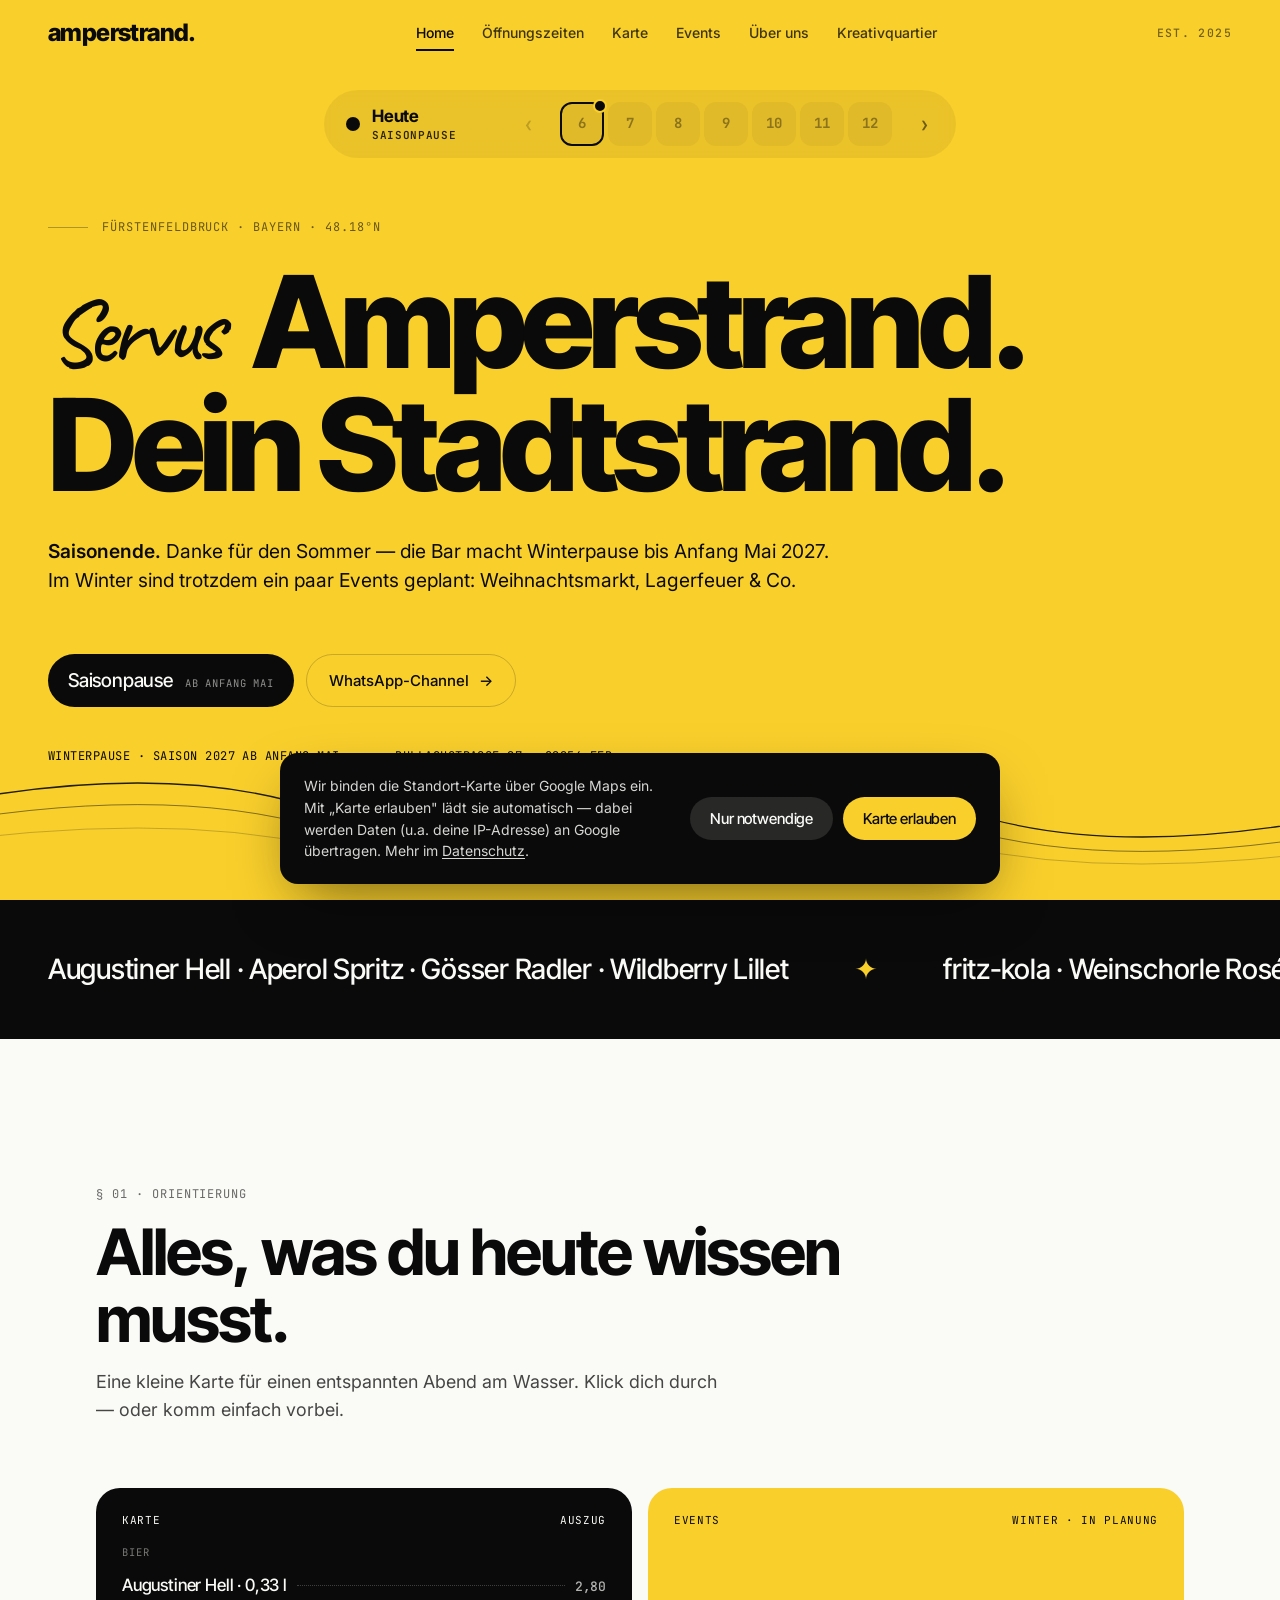
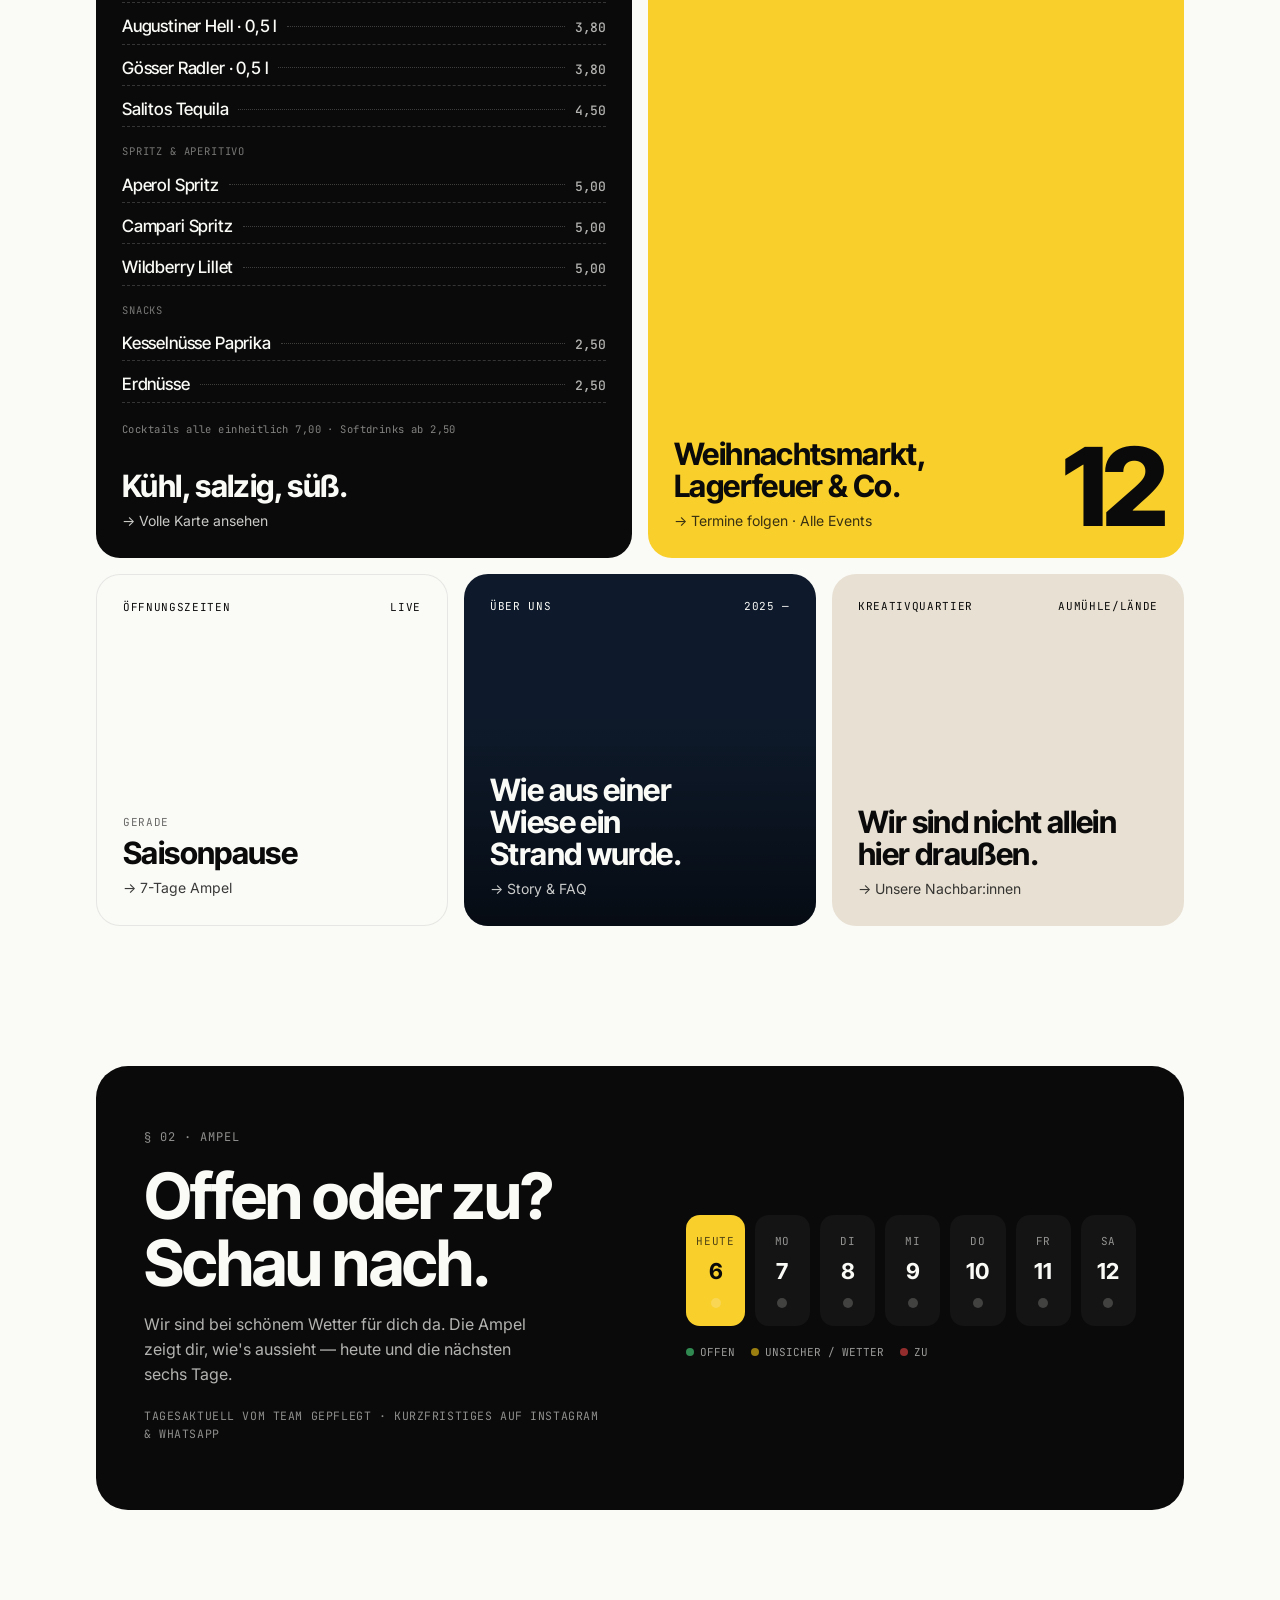
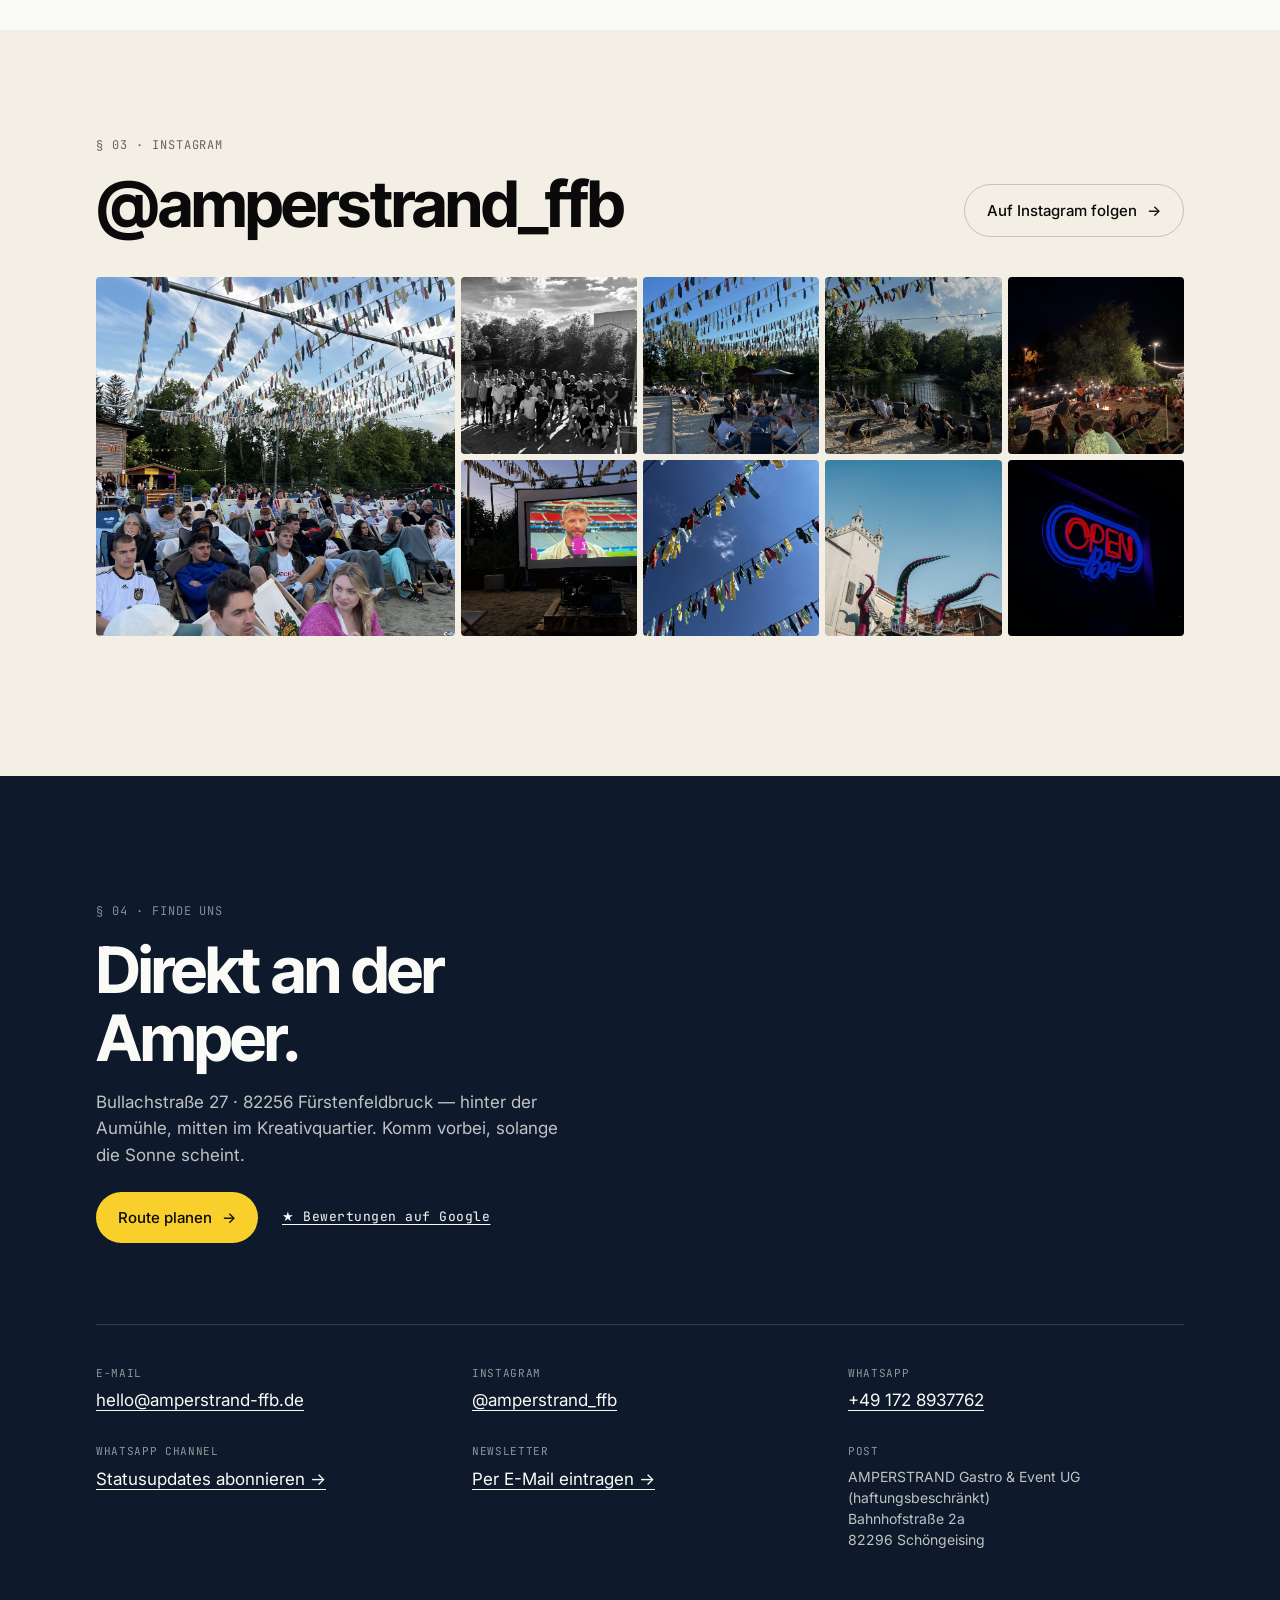
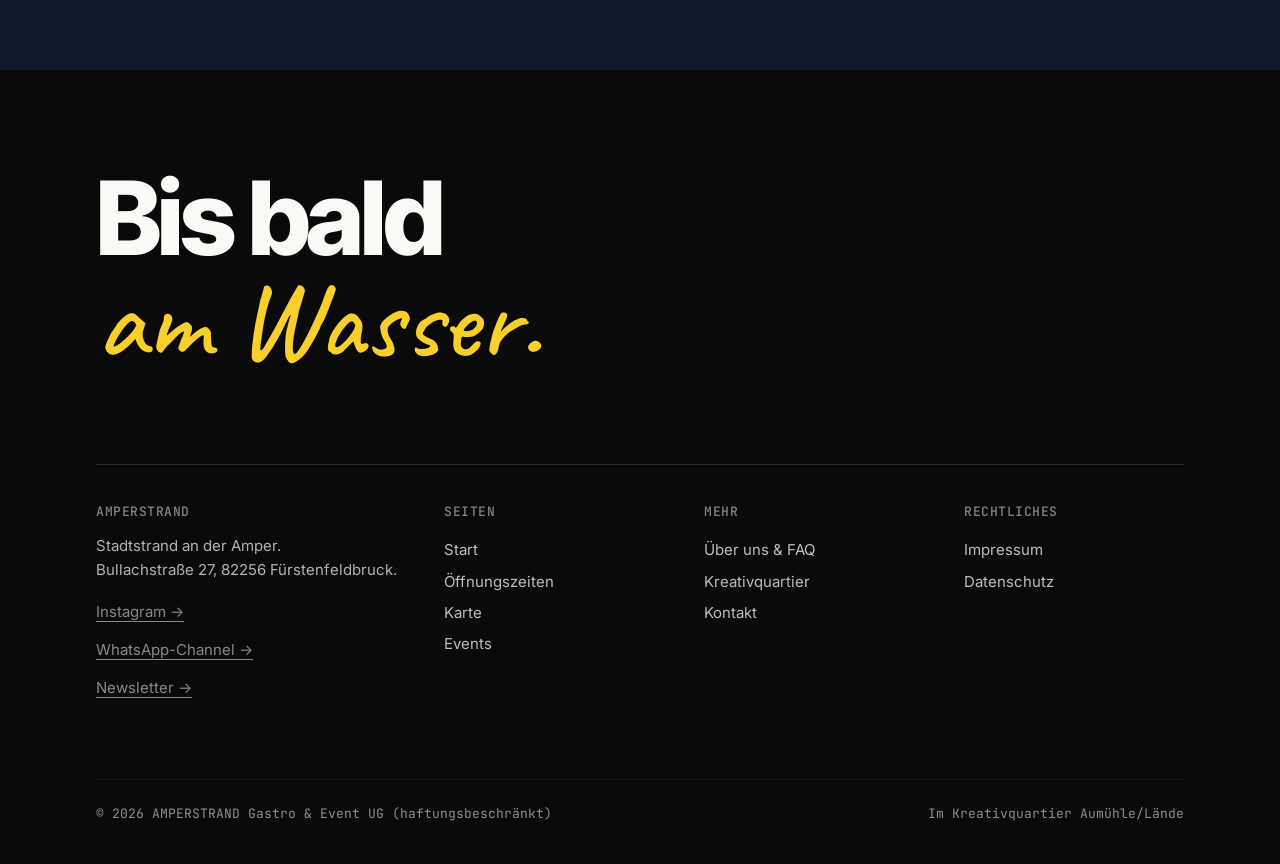
==== commit e2e5db74: "Winterpause: Winter-Events (Weihnachtsmarkt, Lagerfeuer) statt "keine Events mehr" kommunizieren Zen" ====
--- a/index.html
+++ b/index.html
@@ -94,8 +94,8 @@
     line-height: 1.5;
     opacity: .85;
   }
-  /* Winterpause: Saisonende-Satz auf Desktop in einer Zeile */
-  @media (min-width: 821px) {
+  /* Winterpause: jede Zeile des Saisonende-Hinweises auf breitem Desktop ohne Umbruch */
+  @media (min-width: 1100px) {
     .is-offseason .hero-sub { max-width: none; white-space: nowrap; }
   }
   .hero-meta {
@@ -859,8 +859,8 @@
 
 <div data-mount-footer></div>
 
-<script src="assets/events-data.js?v=2"></script>
-<script src="assets/shared.js?v=21"></script>
+<script src="assets/events-data.js?v=3"></script>
+<script src="assets/shared.js?v=22"></script>
 <script>
   /* Winterpause: Hero sagt direkt, dass Saisonende ist und wann's weitergeht.
      Daten kommen aus window.AMPERSTRAND_SEASON in shared.js. */
@@ -869,7 +869,23 @@
     const c = window.AMPERSTRAND_SEASON;
     const year = c.nextStart.slice(0, 4);
     const sub = document.querySelector('[data-hero-sub]');
-    if (sub) sub.innerHTML = '<strong style="font-weight:600">Saisonende.</strong> Danke für den Sommer — wir sehen uns ' + c.nextLabel + ' ' + year + ' wieder.';
+    const esc = s => String(s).replace(/&/g, '&amp;').replace(/</g, '&lt;');
+    // Zweite Zeile: steht schon ein konkreter Winter-Termin in events-data.js,
+    // wird der genannt — sonst der allgemeine Hinweis aus AMPERSTRAND_SEASON.winterEvents.
+    const today = new Date(); today.setHours(0,0,0,0);
+    const next = (window.AMPERSTRAND_EVENTS || [])
+      .map(e => ({ ...e, d: new Date(e.date + 'T00:00:00') }))
+      .filter(e => e.d.getTime() >= today.getTime())
+      .sort((a, b) => a.d - b.d)[0];
+    let line2 = '';
+    if (next) {
+      const wd = ['So','Mo','Di','Mi','Do','Fr','Sa'];
+      const dm = String(next.d.getDate()).padStart(2,'0') + '.' + String(next.d.getMonth()+1).padStart(2,'0') + '.';
+      line2 = 'Im Winter sind wir trotzdem da — nächstes Event: <a href="events.html" style="color:inherit;text-underline-offset:3px">' + esc(next.title.replace(/\.$/, '')) + ', ' + wd[next.d.getDay()] + ' ' + dm + '</a>';
+    } else if (c.winterEvents) {
+      line2 = 'Im Winter sind trotzdem ein paar Events geplant: <a href="events.html" style="color:inherit;text-underline-offset:3px">' + esc(c.winterEvents) + '</a>';
+    }
+    if (sub) sub.innerHTML = '<strong style="font-weight:600">Saisonende.</strong> Danke für den Sommer — die Bar macht Winterpause bis ' + c.nextLabel + ' ' + year + '.' + (line2 ? '<br>' + line2 : '');
     const season = document.querySelector('[data-hero-season]');
     if (season) season.textContent = 'Winterpause · Saison ' + year + ' ab ' + c.nextLabel;
     document.documentElement.classList.add('is-offseason');
@@ -917,9 +933,16 @@
       .sort((a, b) => a.d - b.d);
 
     if (!upcoming.length) {
-      set('[data-ev-kicker]', 'Archiv');
-      set('[data-ev-title]', 'Keine Events mehr in 2026.');
-      set('[data-ev-cta]', '→ Vergangene Events ansehen');
+      const winter = window.AMPERSTRAND_SEASON && window.AMPERSTRAND_SEASON.winterEvents;
+      if (winter && window.isOffseason && window.isOffseason()) {
+        set('[data-ev-kicker]', 'Winter · in Planung');
+        set('[data-ev-title]', winter);
+        set('[data-ev-cta]', '→ Termine folgen · Alle Events');
+      } else {
+        set('[data-ev-kicker]', 'Archiv');
+        set('[data-ev-title]', 'Gerade keine Termine.');
+        set('[data-ev-cta]', '→ Vergangene Events ansehen');
+      }
       return;
     }
 
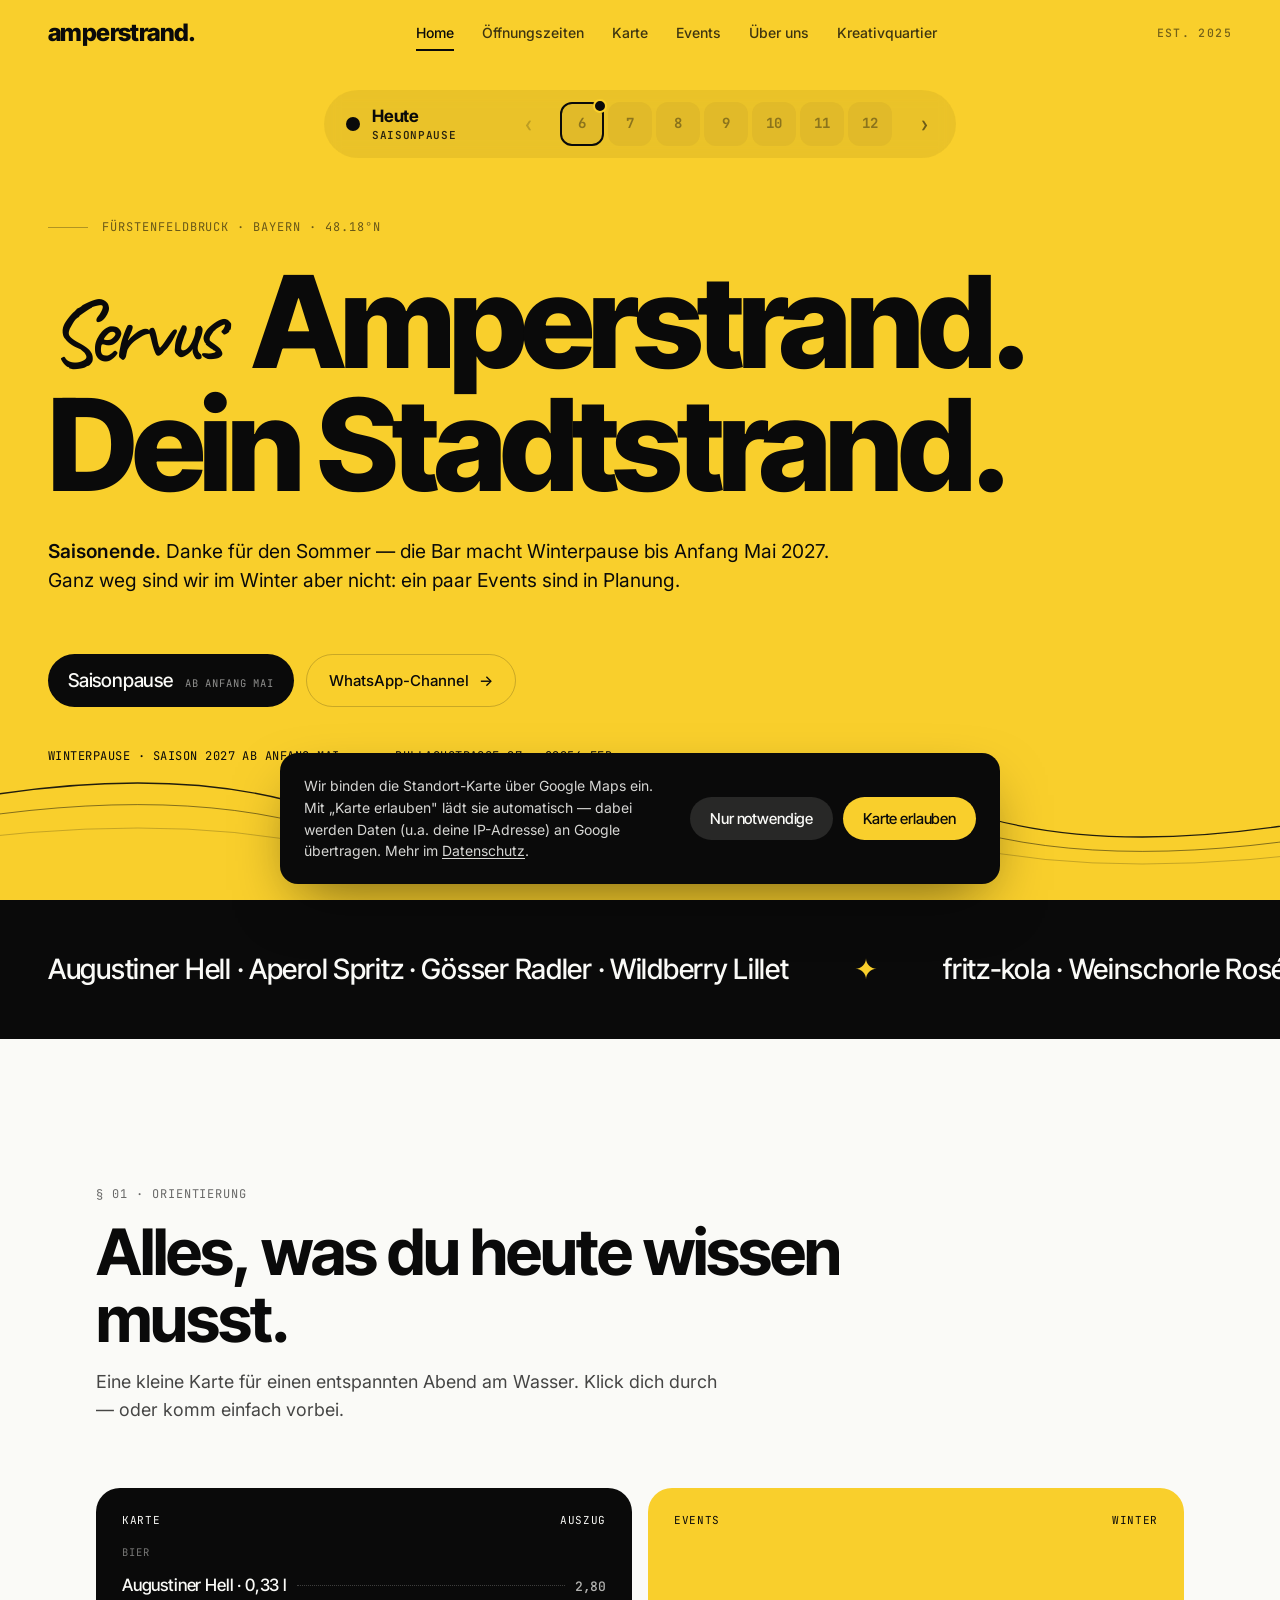
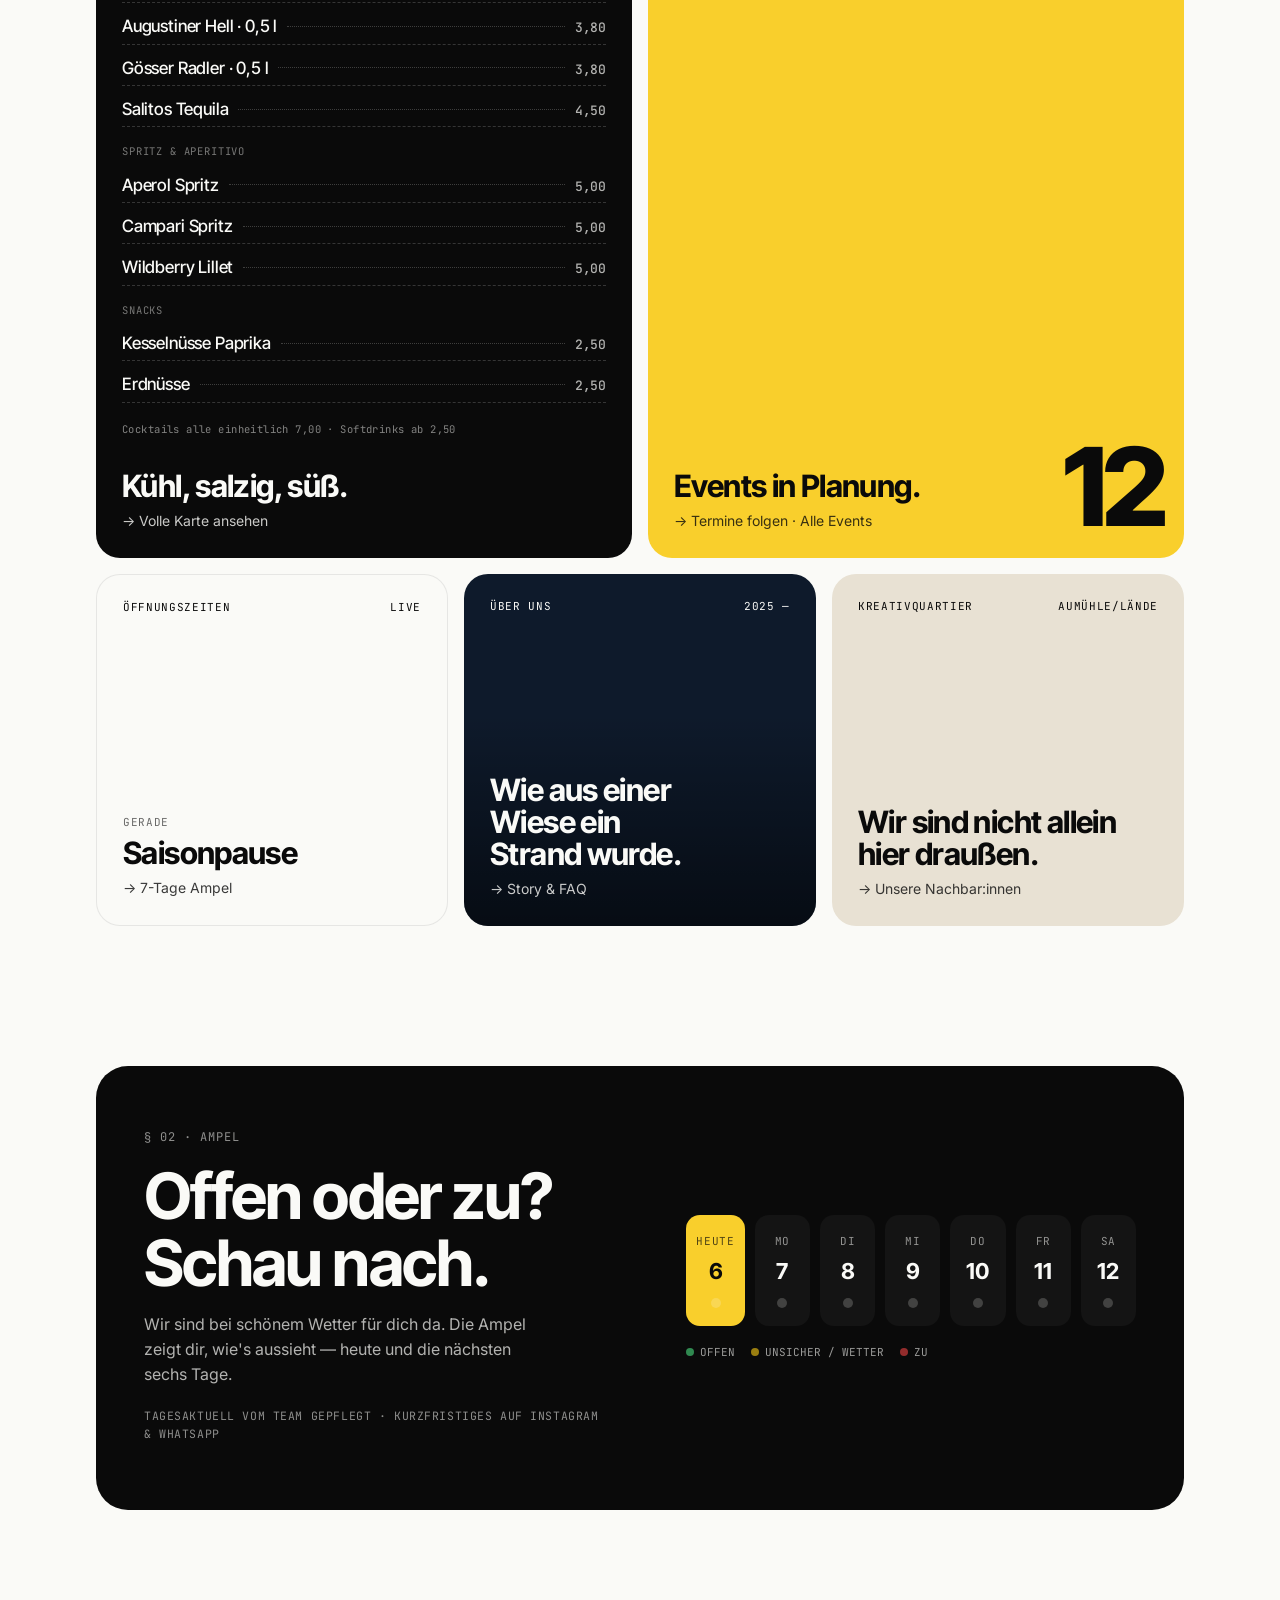
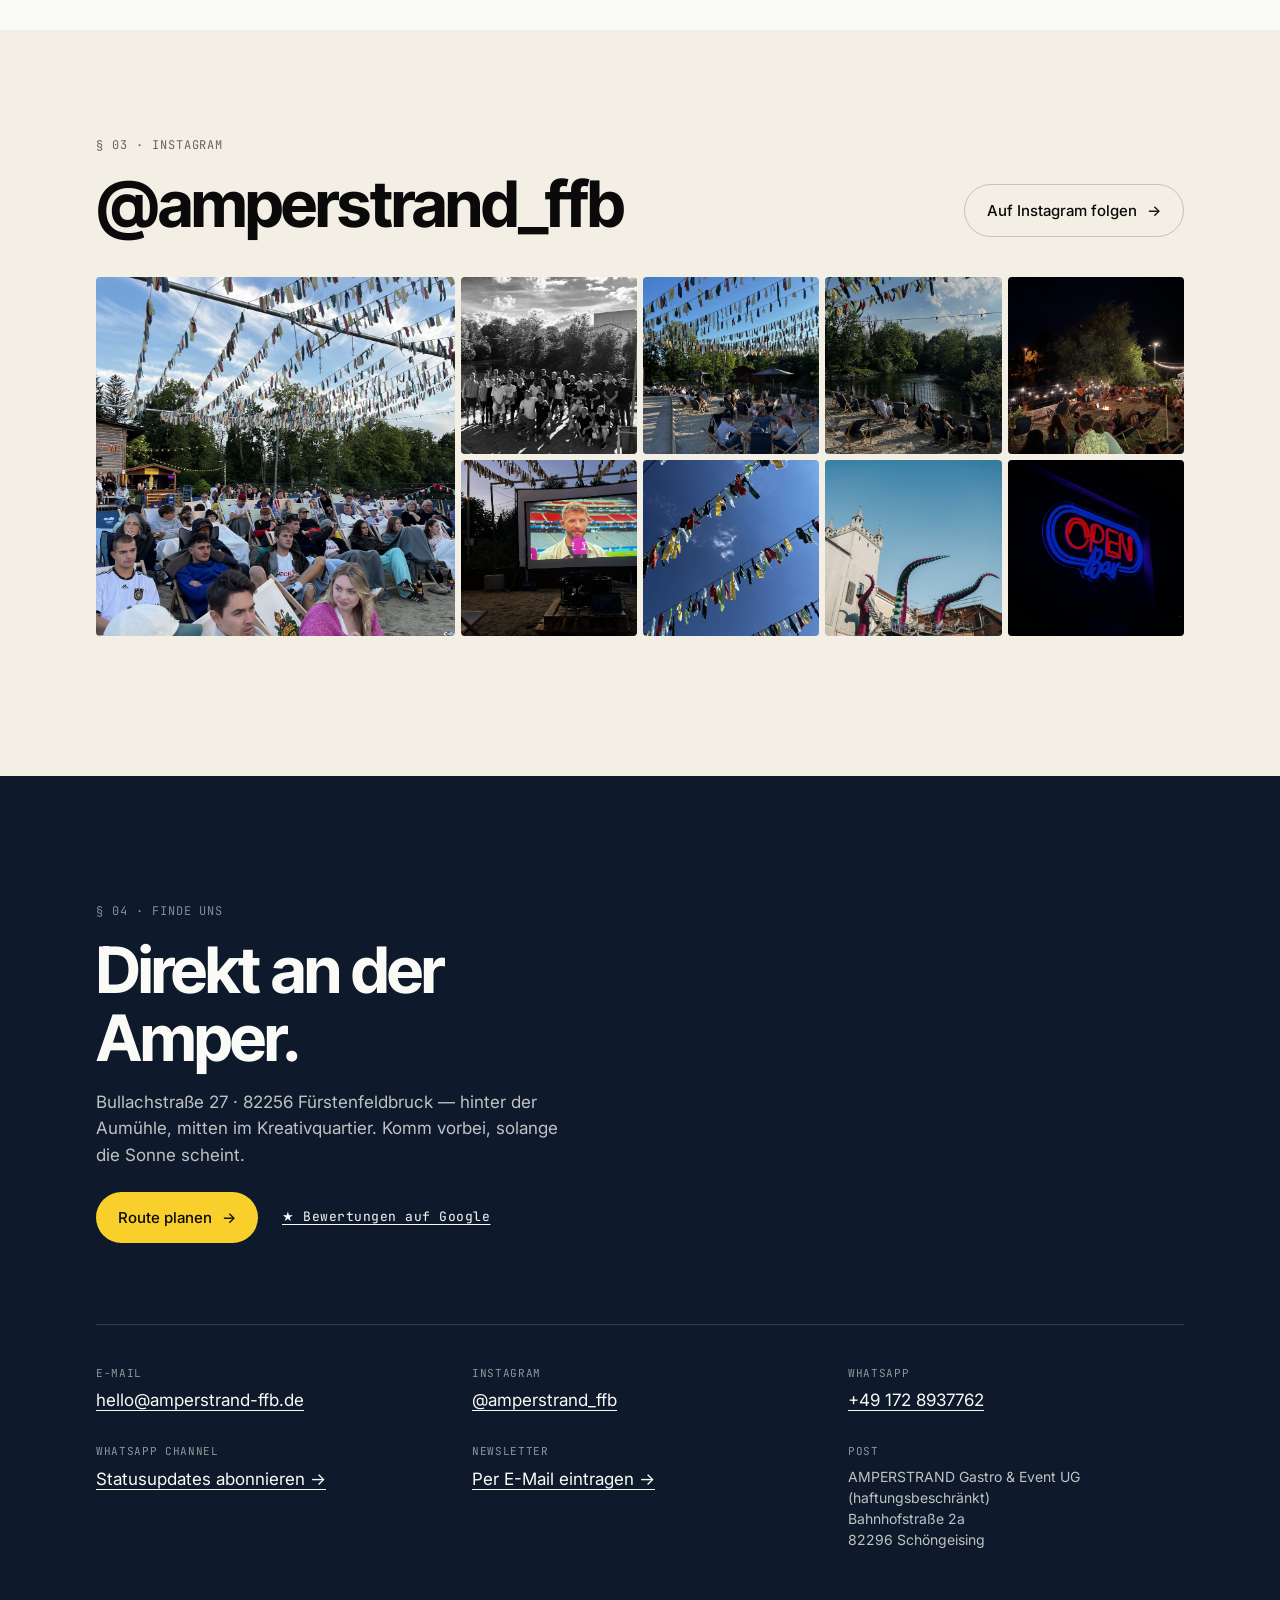
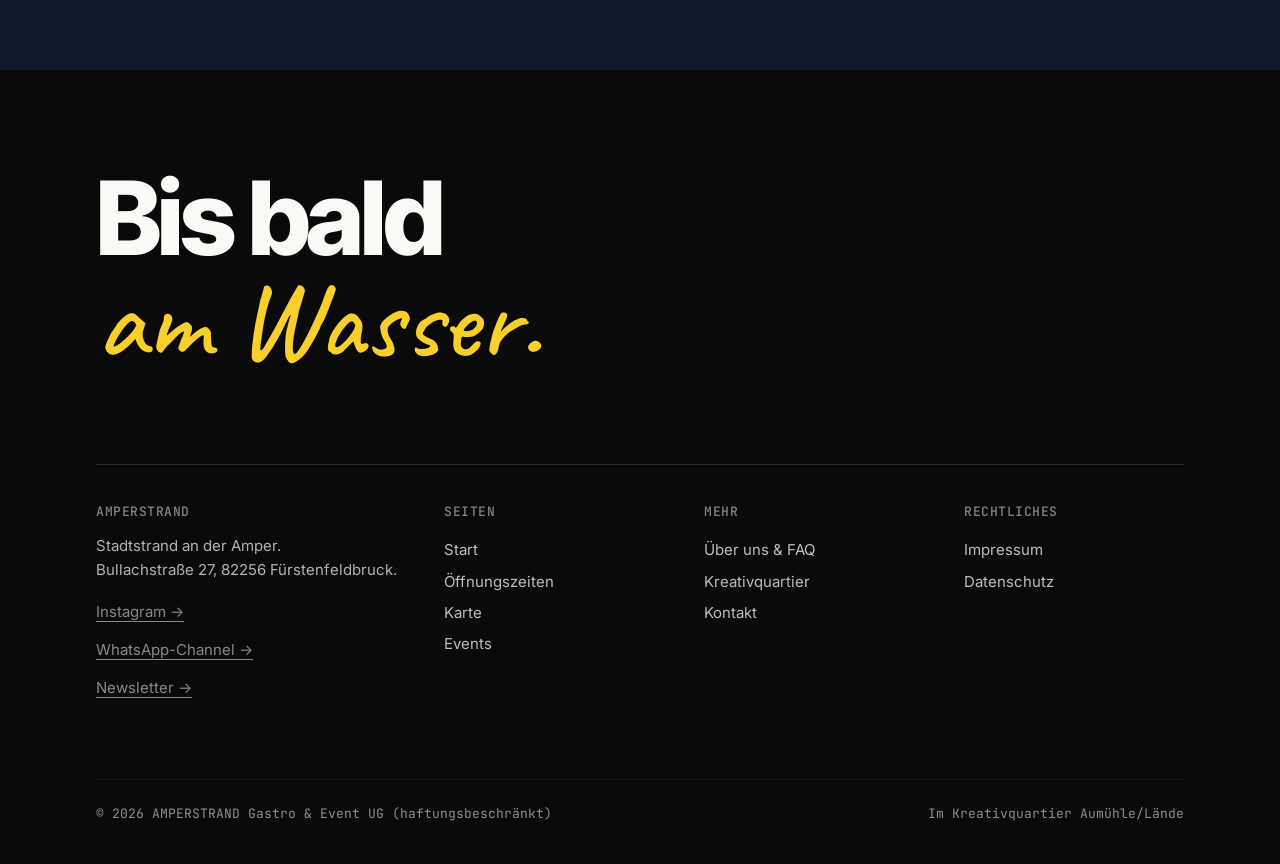
==== commit d521646e: "Winter-Events allgemein halten: keine konkreten Formate nennen, solange nicht genehmigt Co-Authored-" ====
--- a/index.html
+++ b/index.html
@@ -860,7 +860,7 @@
 <div data-mount-footer></div>
 
 <script src="assets/events-data.js?v=3"></script>
-<script src="assets/shared.js?v=22"></script>
+<script src="assets/shared.js?v=23"></script>
 <script>
   /* Winterpause: Hero sagt direkt, dass Saisonende ist und wann's weitergeht.
      Daten kommen aus window.AMPERSTRAND_SEASON in shared.js. */
@@ -883,7 +883,7 @@
       const dm = String(next.d.getDate()).padStart(2,'0') + '.' + String(next.d.getMonth()+1).padStart(2,'0') + '.';
       line2 = 'Im Winter sind wir trotzdem da — nächstes Event: <a href="events.html" style="color:inherit;text-underline-offset:3px">' + esc(next.title.replace(/\.$/, '')) + ', ' + wd[next.d.getDay()] + ' ' + dm + '</a>';
     } else if (c.winterEvents) {
-      line2 = 'Im Winter sind trotzdem ein paar Events geplant: <a href="events.html" style="color:inherit;text-underline-offset:3px">' + esc(c.winterEvents) + '</a>';
+      line2 = 'Ganz weg sind wir im Winter aber nicht: <a href="events.html" style="color:inherit;text-underline-offset:3px">ein paar Events sind in Planung</a>.';
     }
     if (sub) sub.innerHTML = '<strong style="font-weight:600">Saisonende.</strong> Danke für den Sommer — die Bar macht Winterpause bis ' + c.nextLabel + ' ' + year + '.' + (line2 ? '<br>' + line2 : '');
     const season = document.querySelector('[data-hero-season]');
@@ -935,8 +935,8 @@
     if (!upcoming.length) {
       const winter = window.AMPERSTRAND_SEASON && window.AMPERSTRAND_SEASON.winterEvents;
       if (winter && window.isOffseason && window.isOffseason()) {
-        set('[data-ev-kicker]', 'Winter · in Planung');
-        set('[data-ev-title]', winter);
+        set('[data-ev-kicker]', 'Winter');
+        set('[data-ev-title]', 'Events in Planung.');
         set('[data-ev-cta]', '→ Termine folgen · Alle Events');
       } else {
         set('[data-ev-kicker]', 'Archiv');
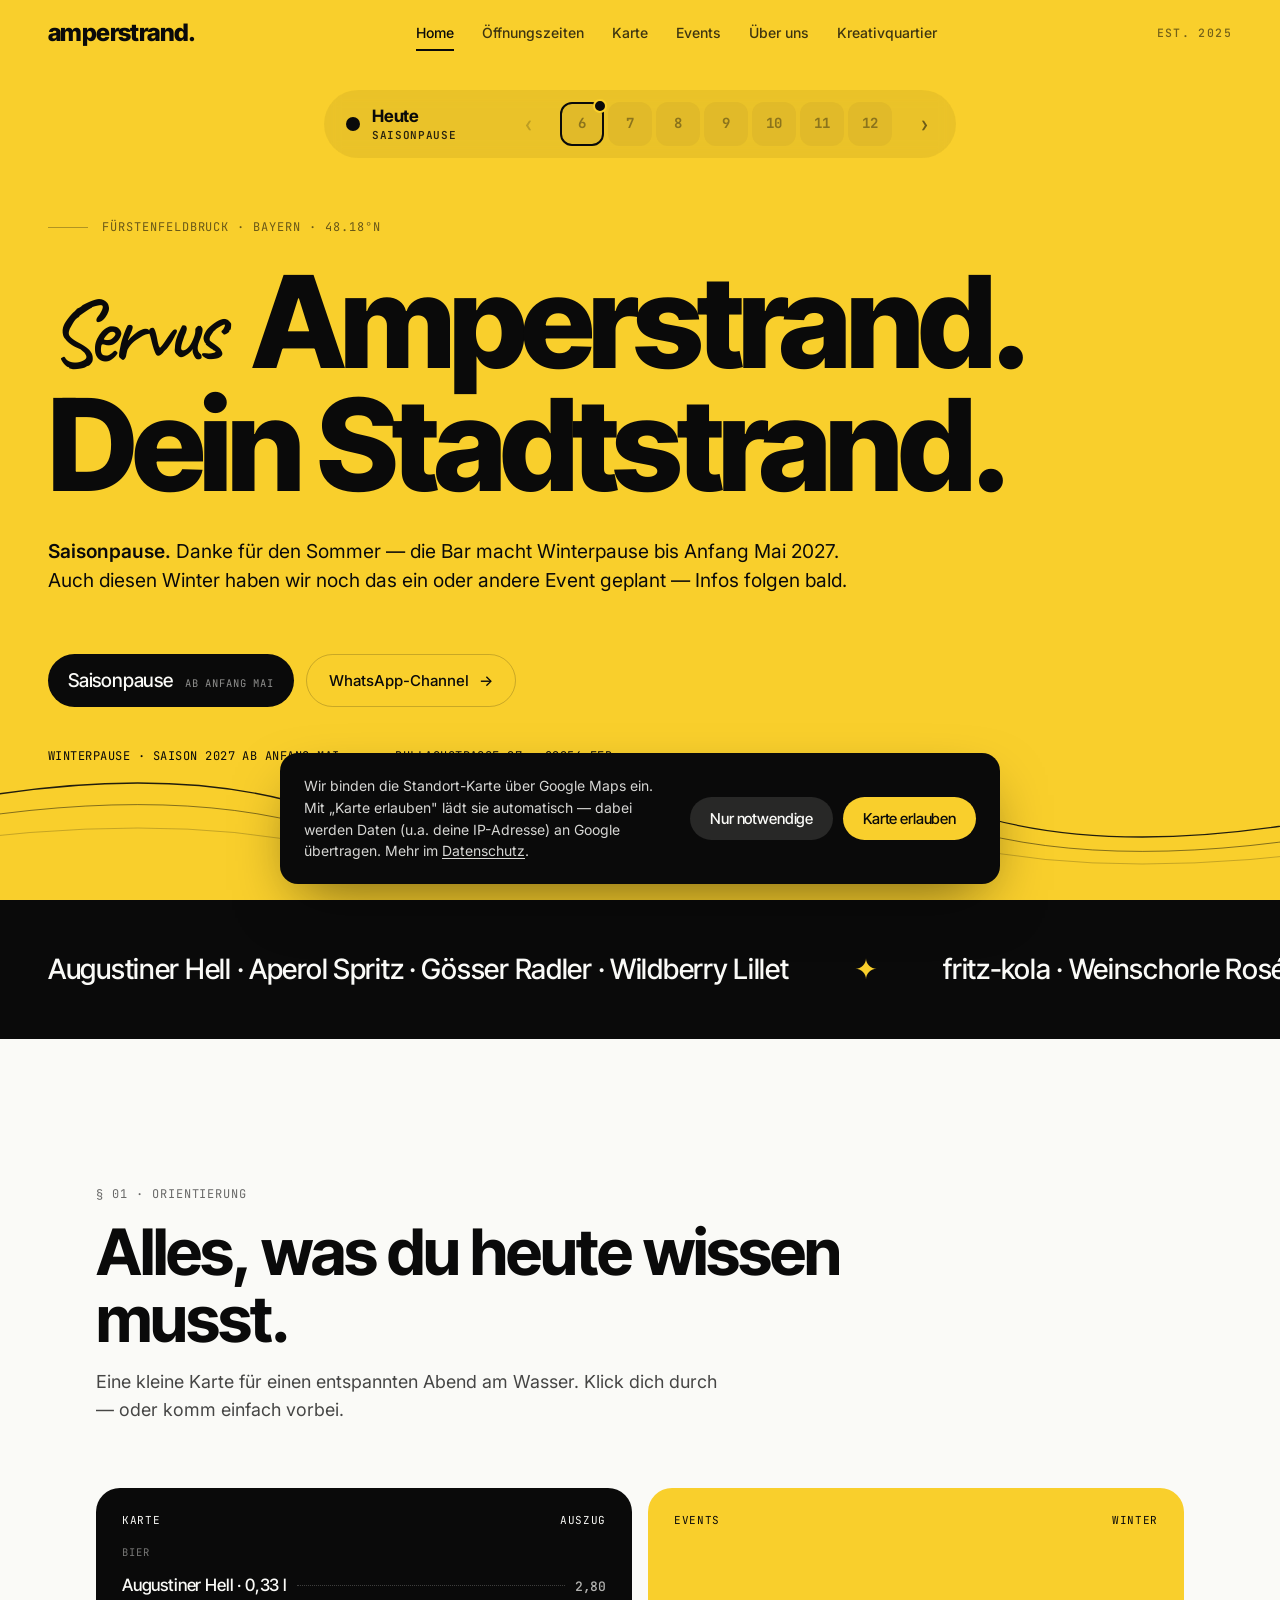
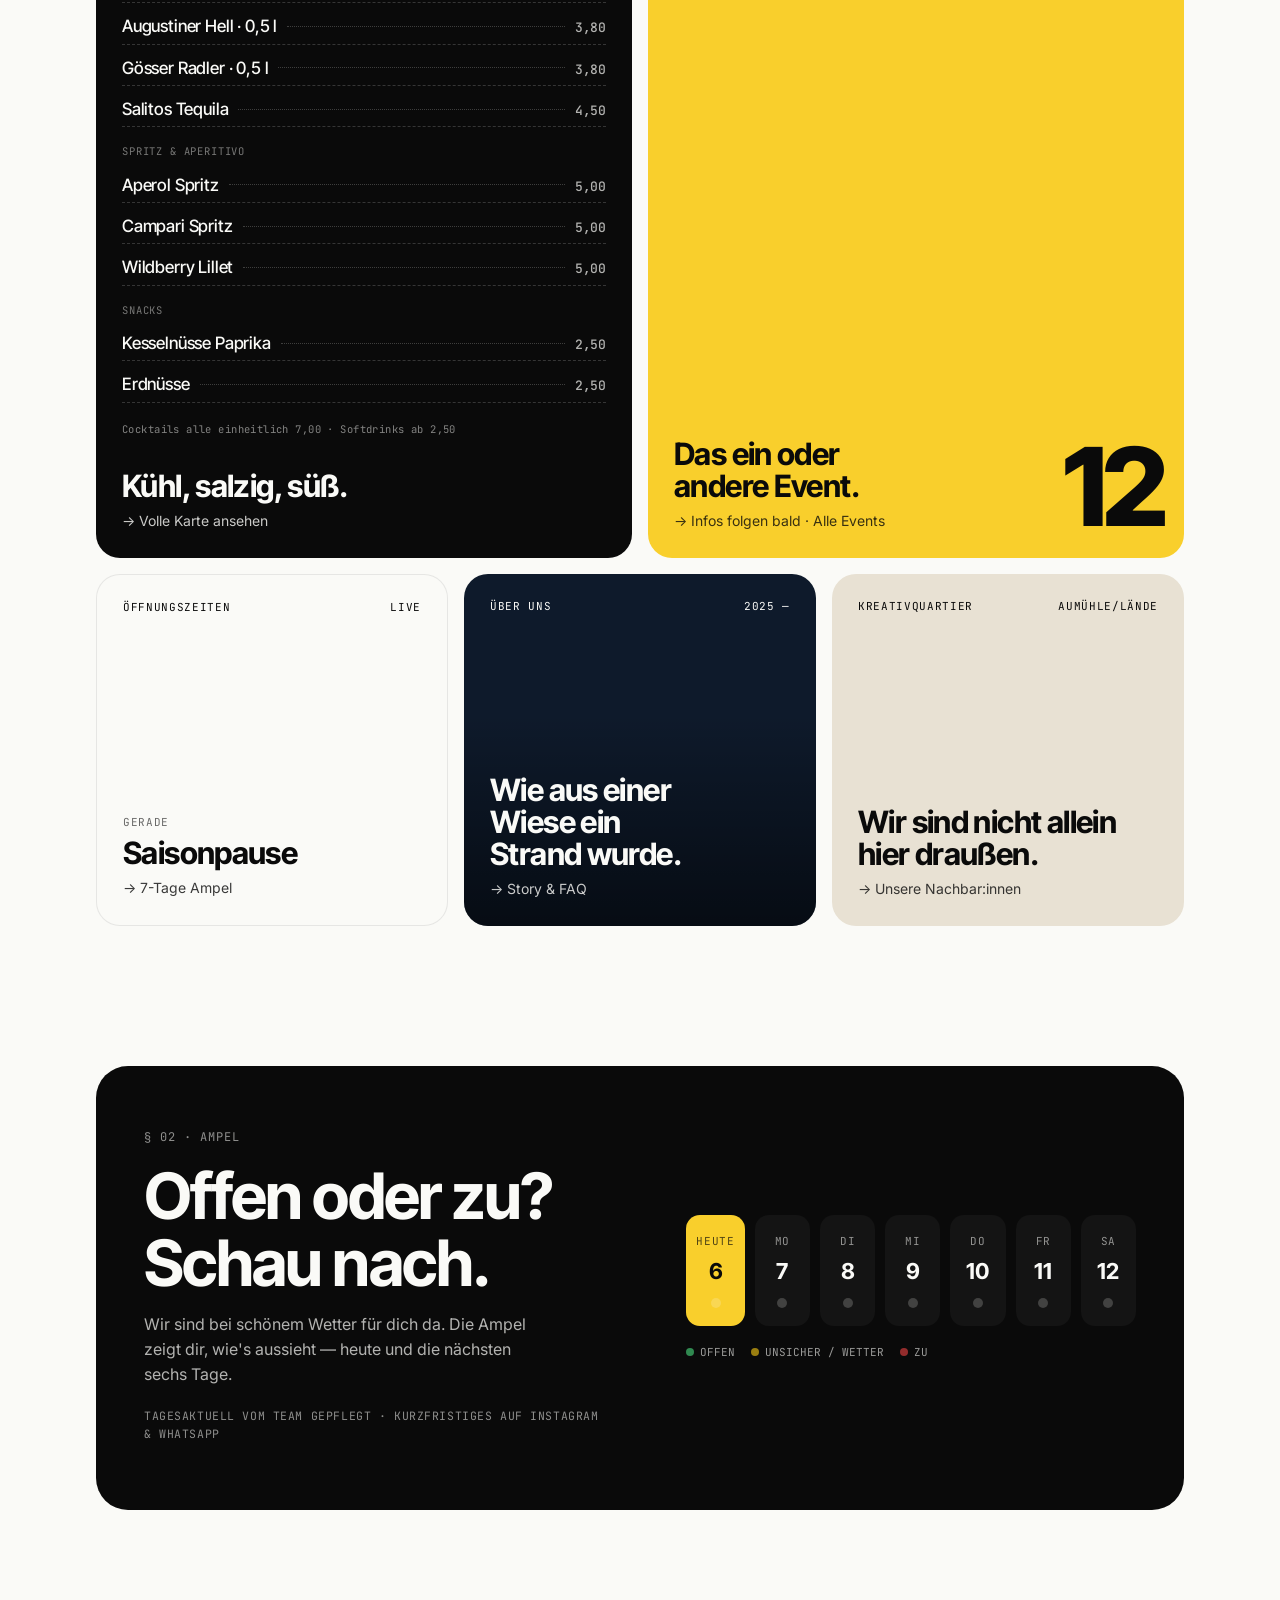
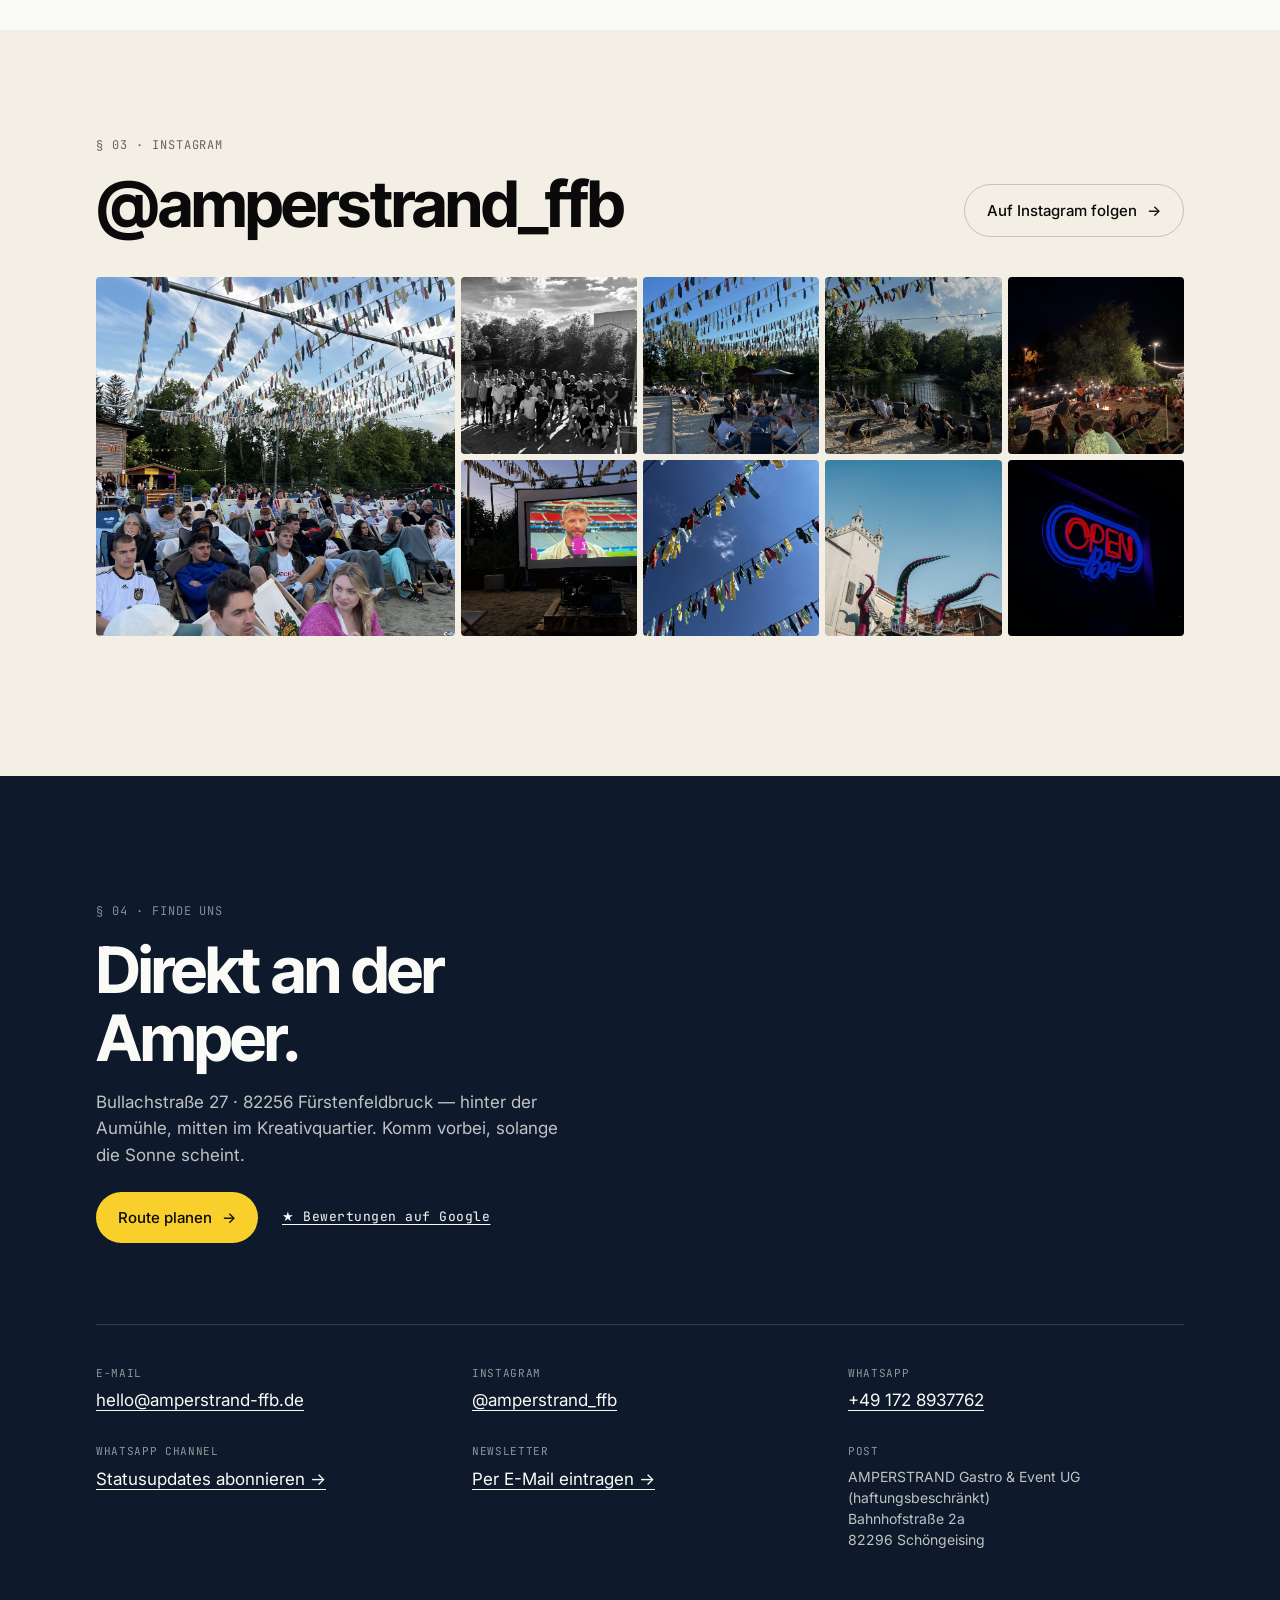
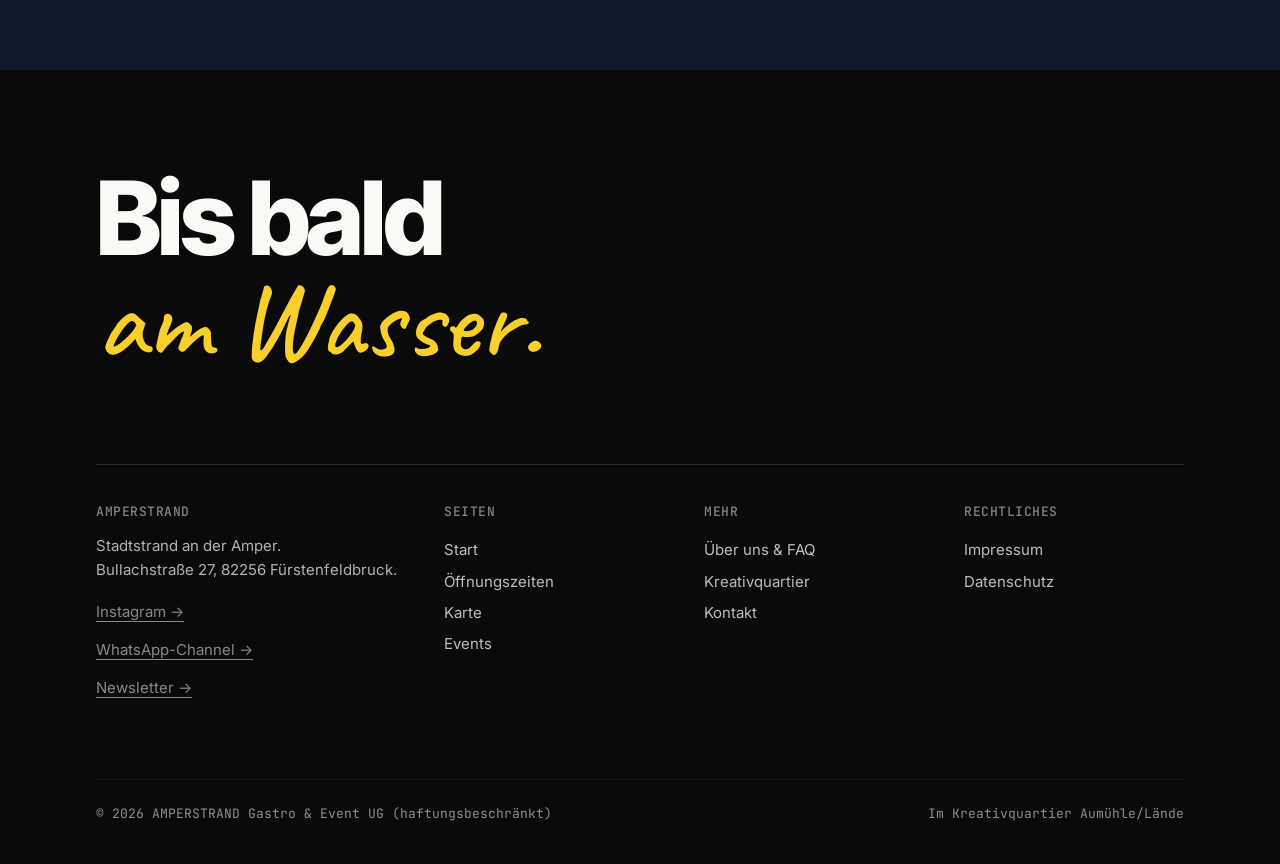
==== commit 75e02086: "Winter-Texte an Instagram-Story angleichen (Saisonpause, das ein oder andere Event, Infos folgen bal" ====
--- a/index.html
+++ b/index.html
@@ -860,7 +860,7 @@
 <div data-mount-footer></div>
 
 <script src="assets/events-data.js?v=3"></script>
-<script src="assets/shared.js?v=23"></script>
+<script src="assets/shared.js?v=24"></script>
 <script>
   /* Winterpause: Hero sagt direkt, dass Saisonende ist und wann's weitergeht.
      Daten kommen aus window.AMPERSTRAND_SEASON in shared.js. */
@@ -883,9 +883,9 @@
       const dm = String(next.d.getDate()).padStart(2,'0') + '.' + String(next.d.getMonth()+1).padStart(2,'0') + '.';
       line2 = 'Im Winter sind wir trotzdem da — nächstes Event: <a href="events.html" style="color:inherit;text-underline-offset:3px">' + esc(next.title.replace(/\.$/, '')) + ', ' + wd[next.d.getDay()] + ' ' + dm + '</a>';
     } else if (c.winterEvents) {
-      line2 = 'Ganz weg sind wir im Winter aber nicht: <a href="events.html" style="color:inherit;text-underline-offset:3px">ein paar Events sind in Planung</a>.';
+      line2 = 'Auch diesen Winter haben wir noch <a href="events.html" style="color:inherit;text-underline-offset:3px">das ein oder andere Event</a> geplant — Infos folgen bald.';
     }
-    if (sub) sub.innerHTML = '<strong style="font-weight:600">Saisonende.</strong> Danke für den Sommer — die Bar macht Winterpause bis ' + c.nextLabel + ' ' + year + '.' + (line2 ? '<br>' + line2 : '');
+    if (sub) sub.innerHTML = '<strong style="font-weight:600">Saisonpause.</strong> Danke für den Sommer — die Bar macht Winterpause bis ' + c.nextLabel + ' ' + year + '.' + (line2 ? '<br>' + line2 : '');
     const season = document.querySelector('[data-hero-season]');
     if (season) season.textContent = 'Winterpause · Saison ' + year + ' ab ' + c.nextLabel;
     document.documentElement.classList.add('is-offseason');
@@ -936,8 +936,8 @@
       const winter = window.AMPERSTRAND_SEASON && window.AMPERSTRAND_SEASON.winterEvents;
       if (winter && window.isOffseason && window.isOffseason()) {
         set('[data-ev-kicker]', 'Winter');
-        set('[data-ev-title]', 'Events in Planung.');
-        set('[data-ev-cta]', '→ Termine folgen · Alle Events');
+        set('[data-ev-title]', 'Das ein oder andere Event.');
+        set('[data-ev-cta]', '→ Infos folgen bald · Alle Events');
       } else {
         set('[data-ev-kicker]', 'Archiv');
         set('[data-ev-title]', 'Gerade keine Termine.');
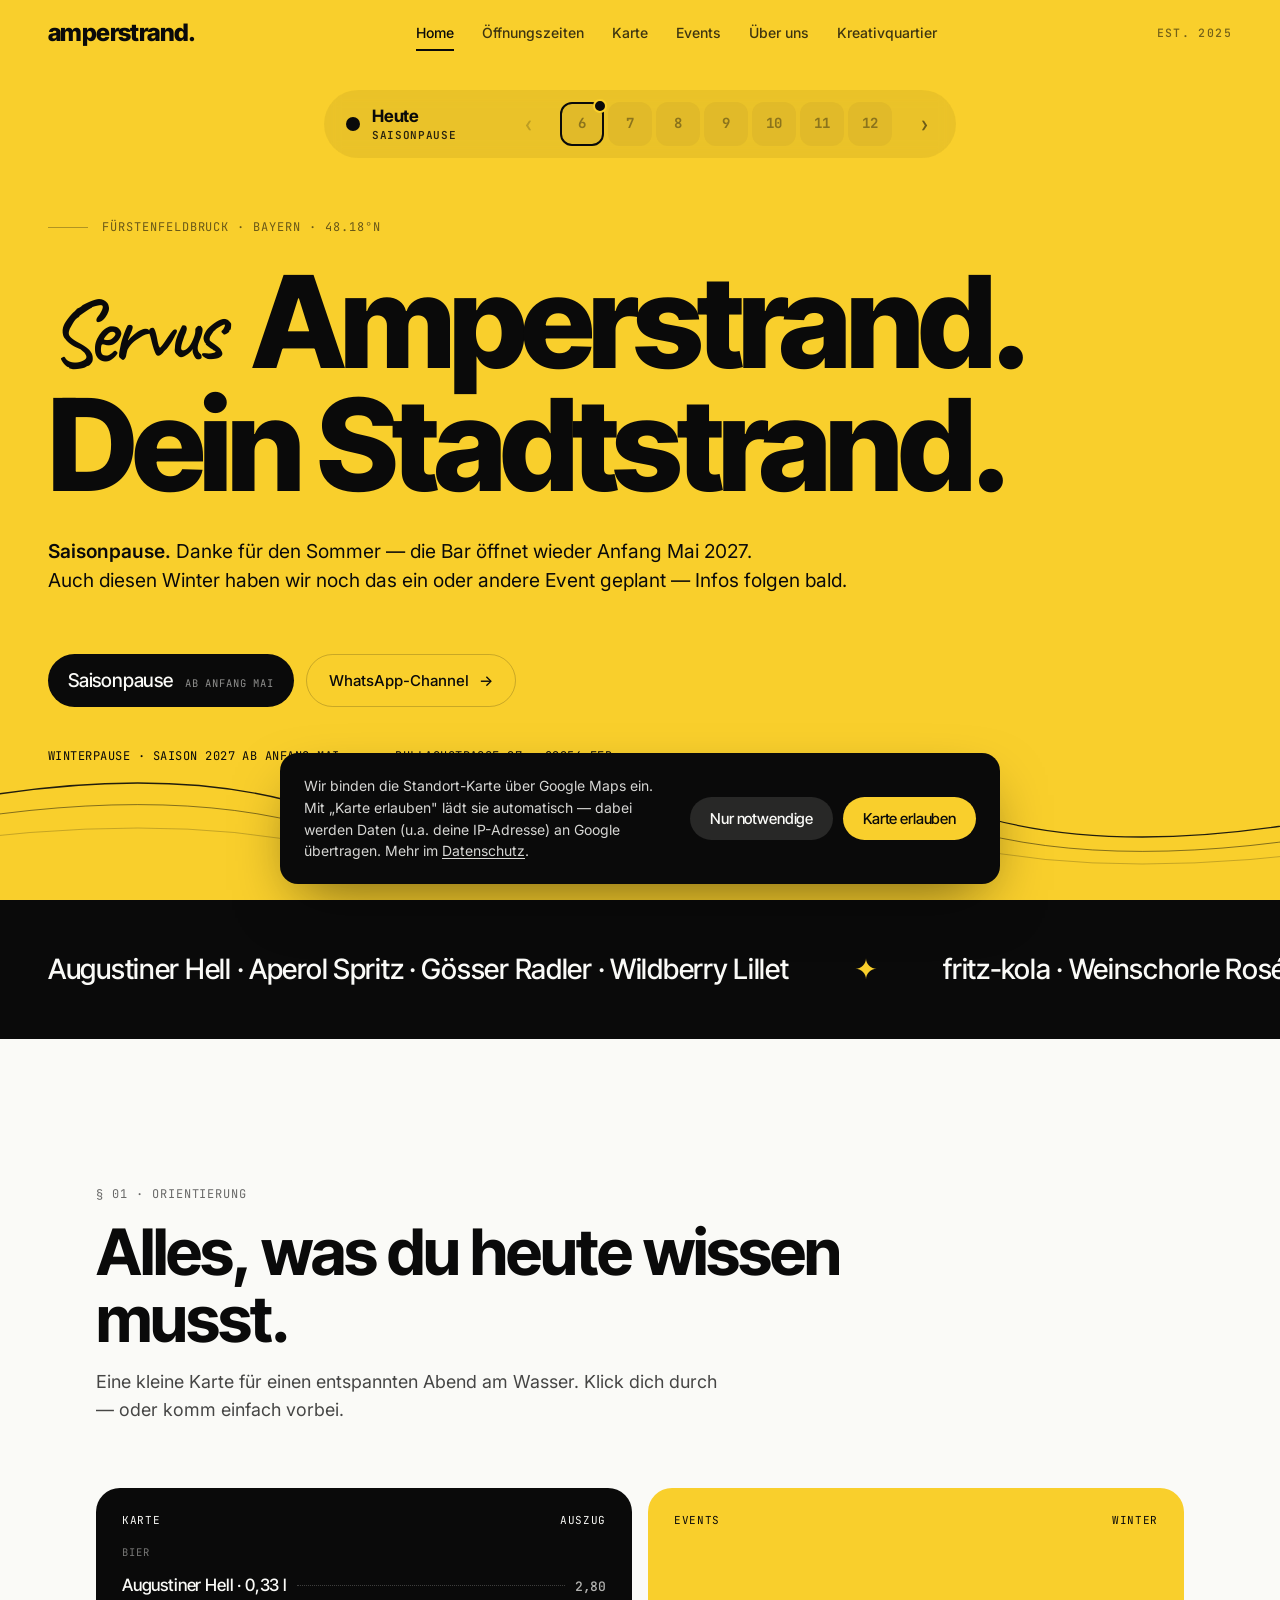
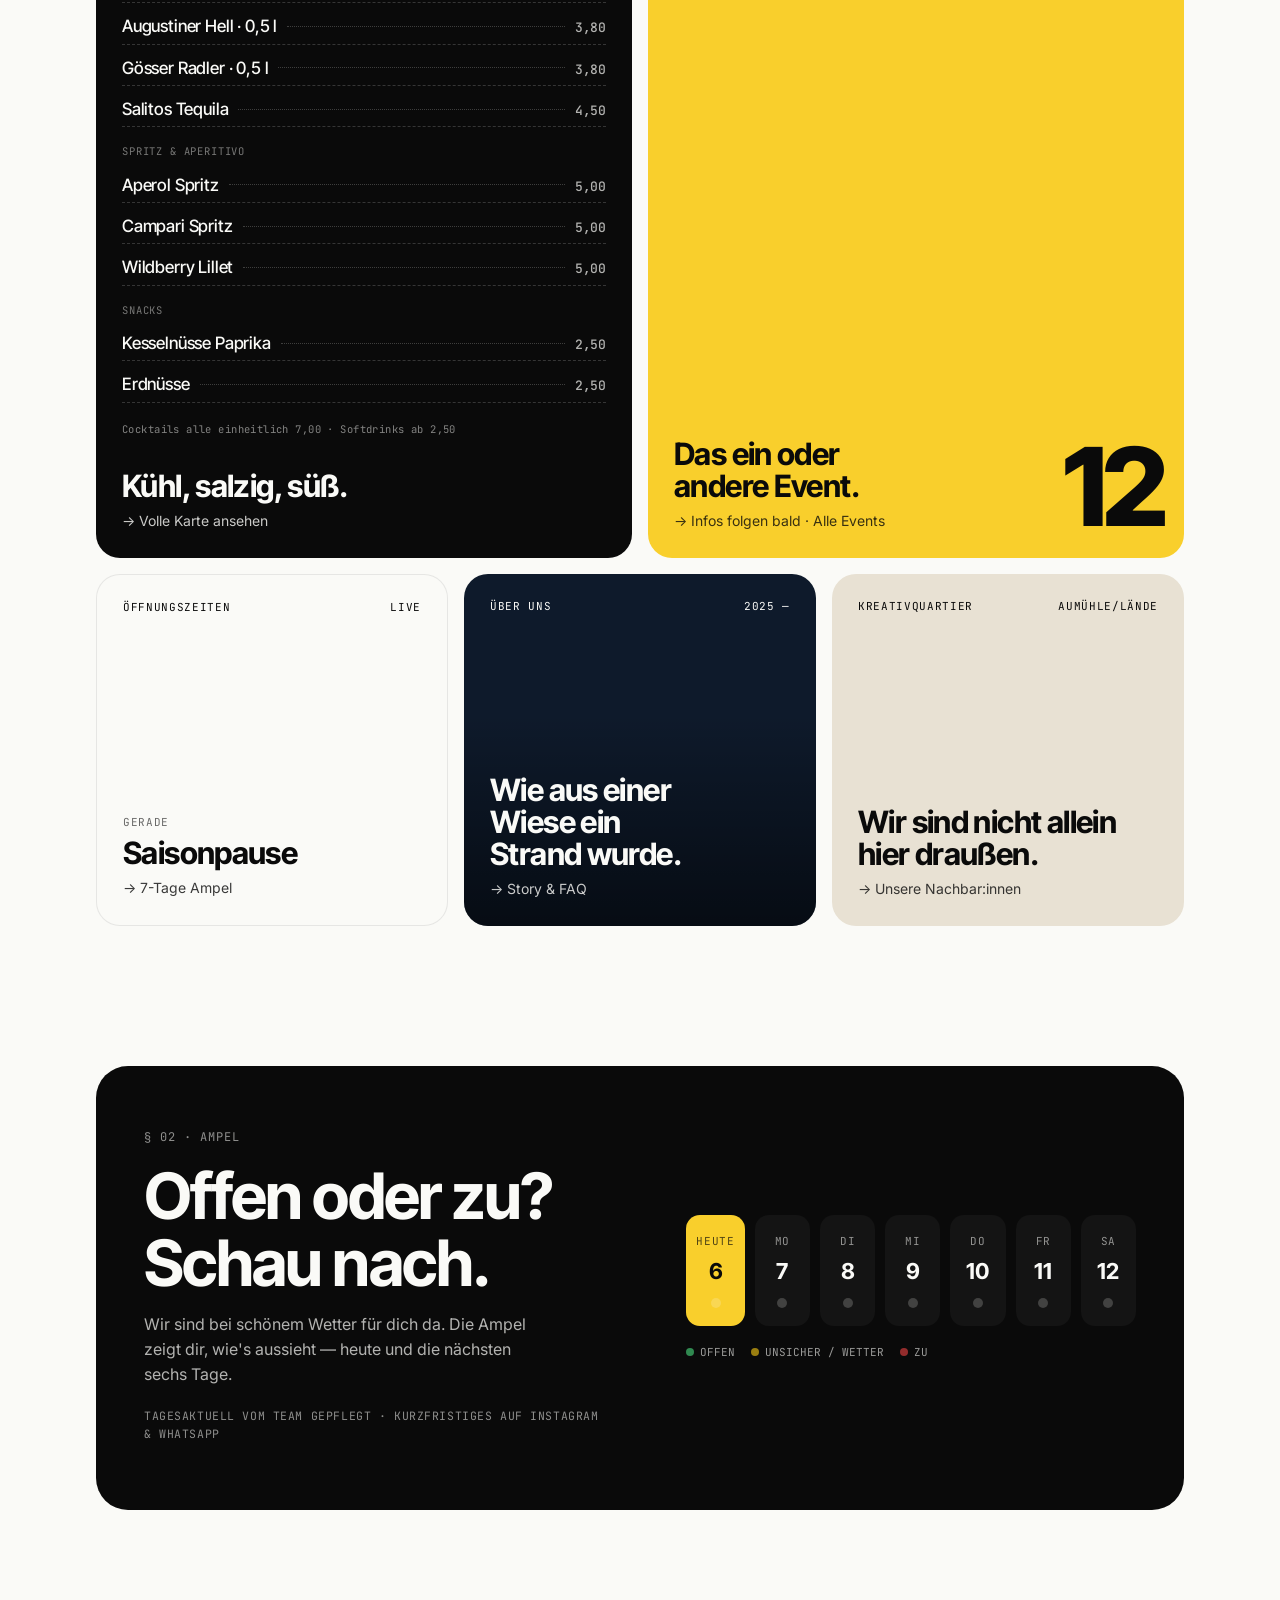
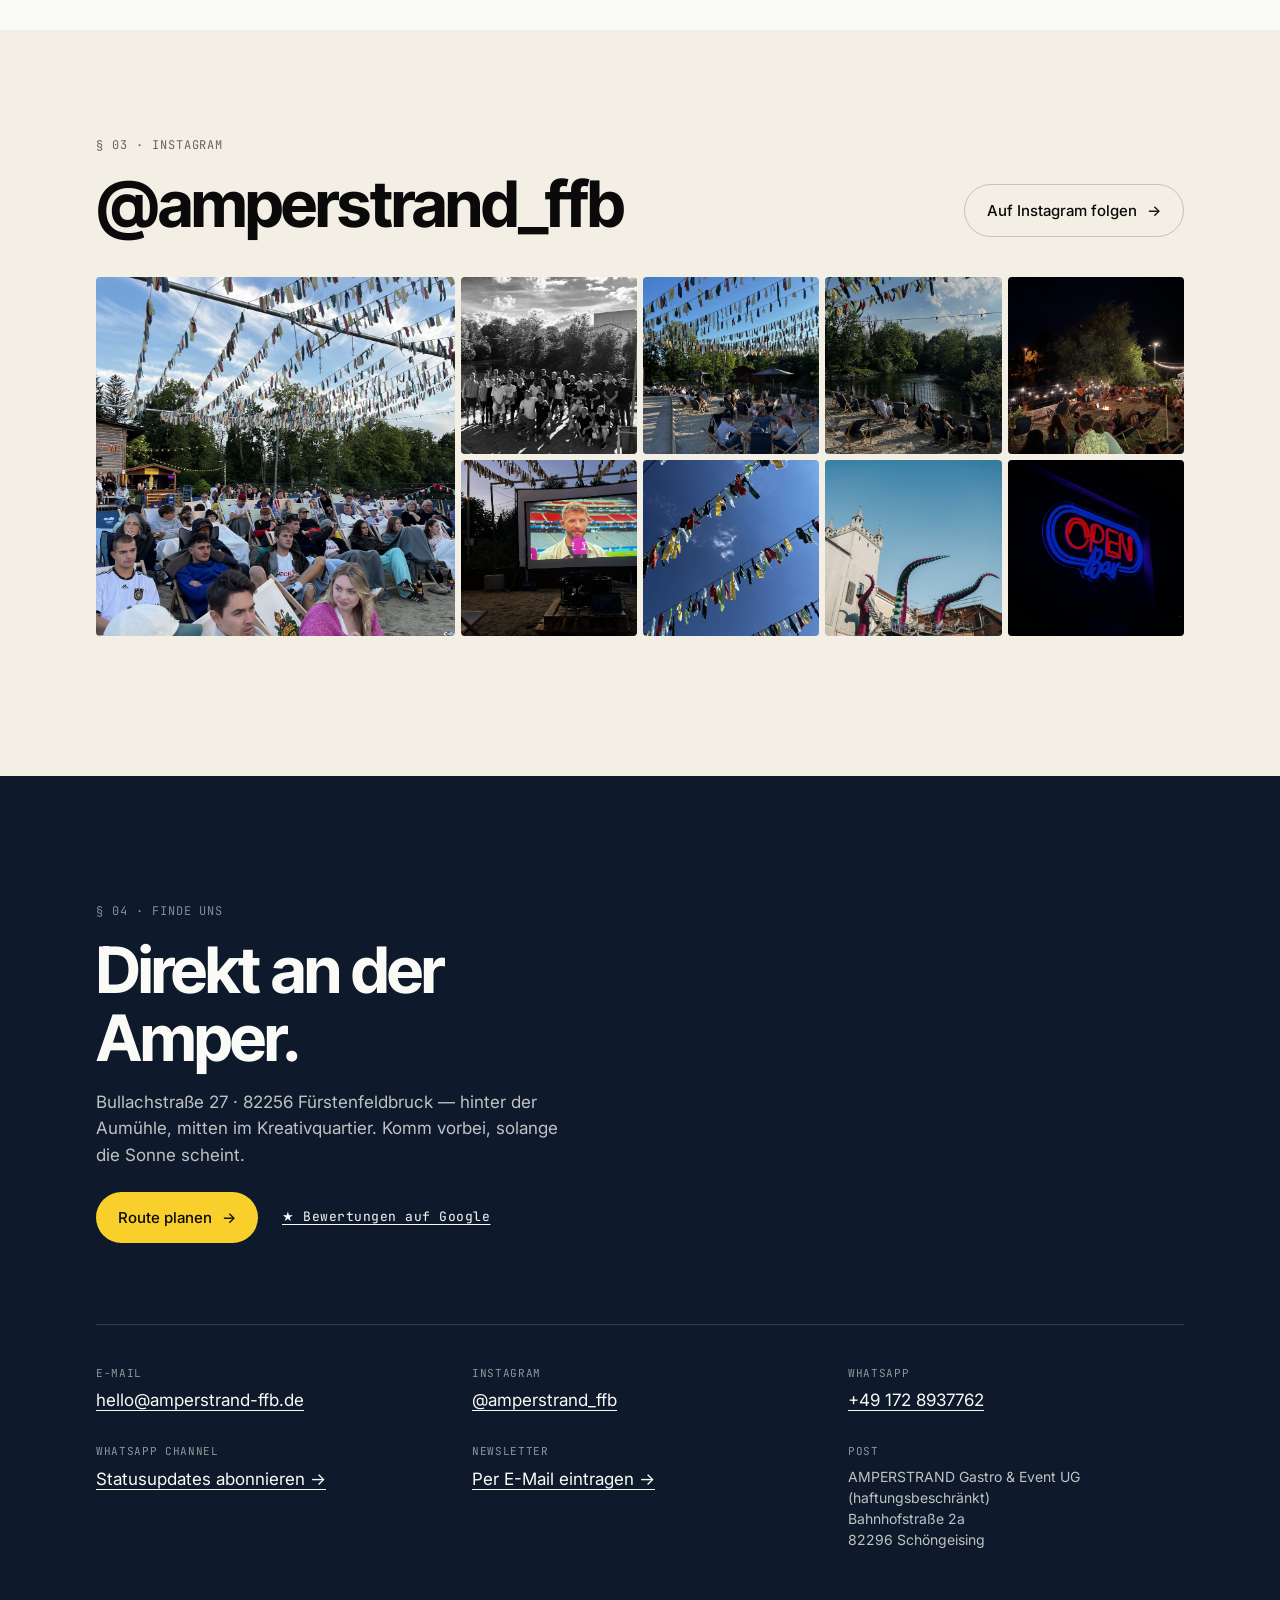
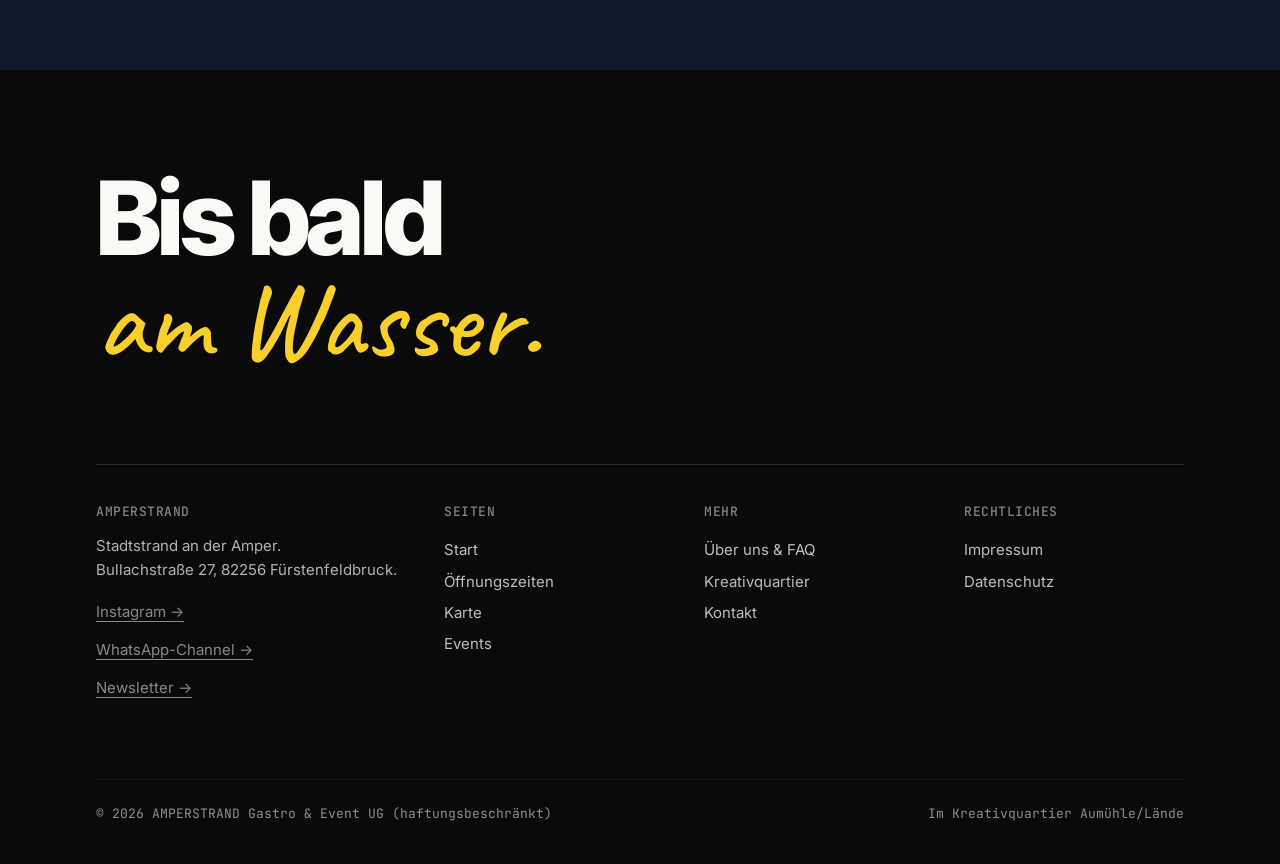
==== commit 27d3cee7: "Hero: Bar öffnet wieder Anfang Mai (kein Widerspruch zu Winter-Events) Co-Authored-By: Claude Opus 5" ====
--- a/index.html
+++ b/index.html
@@ -885,7 +885,7 @@
     } else if (c.winterEvents) {
       line2 = 'Auch diesen Winter haben wir noch <a href="events.html" style="color:inherit;text-underline-offset:3px">das ein oder andere Event</a> geplant — Infos folgen bald.';
     }
-    if (sub) sub.innerHTML = '<strong style="font-weight:600">Saisonpause.</strong> Danke für den Sommer — die Bar macht Winterpause bis ' + c.nextLabel + ' ' + year + '.' + (line2 ? '<br>' + line2 : '');
+    if (sub) sub.innerHTML = '<strong style="font-weight:600">Saisonpause.</strong> Danke für den Sommer — die Bar öffnet wieder ' + c.nextLabel + ' ' + year + '.' + (line2 ? '<br>' + line2 : '');
     const season = document.querySelector('[data-hero-season]');
     if (season) season.textContent = 'Winterpause · Saison ' + year + ' ab ' + c.nextLabel;
     document.documentElement.classList.add('is-offseason');
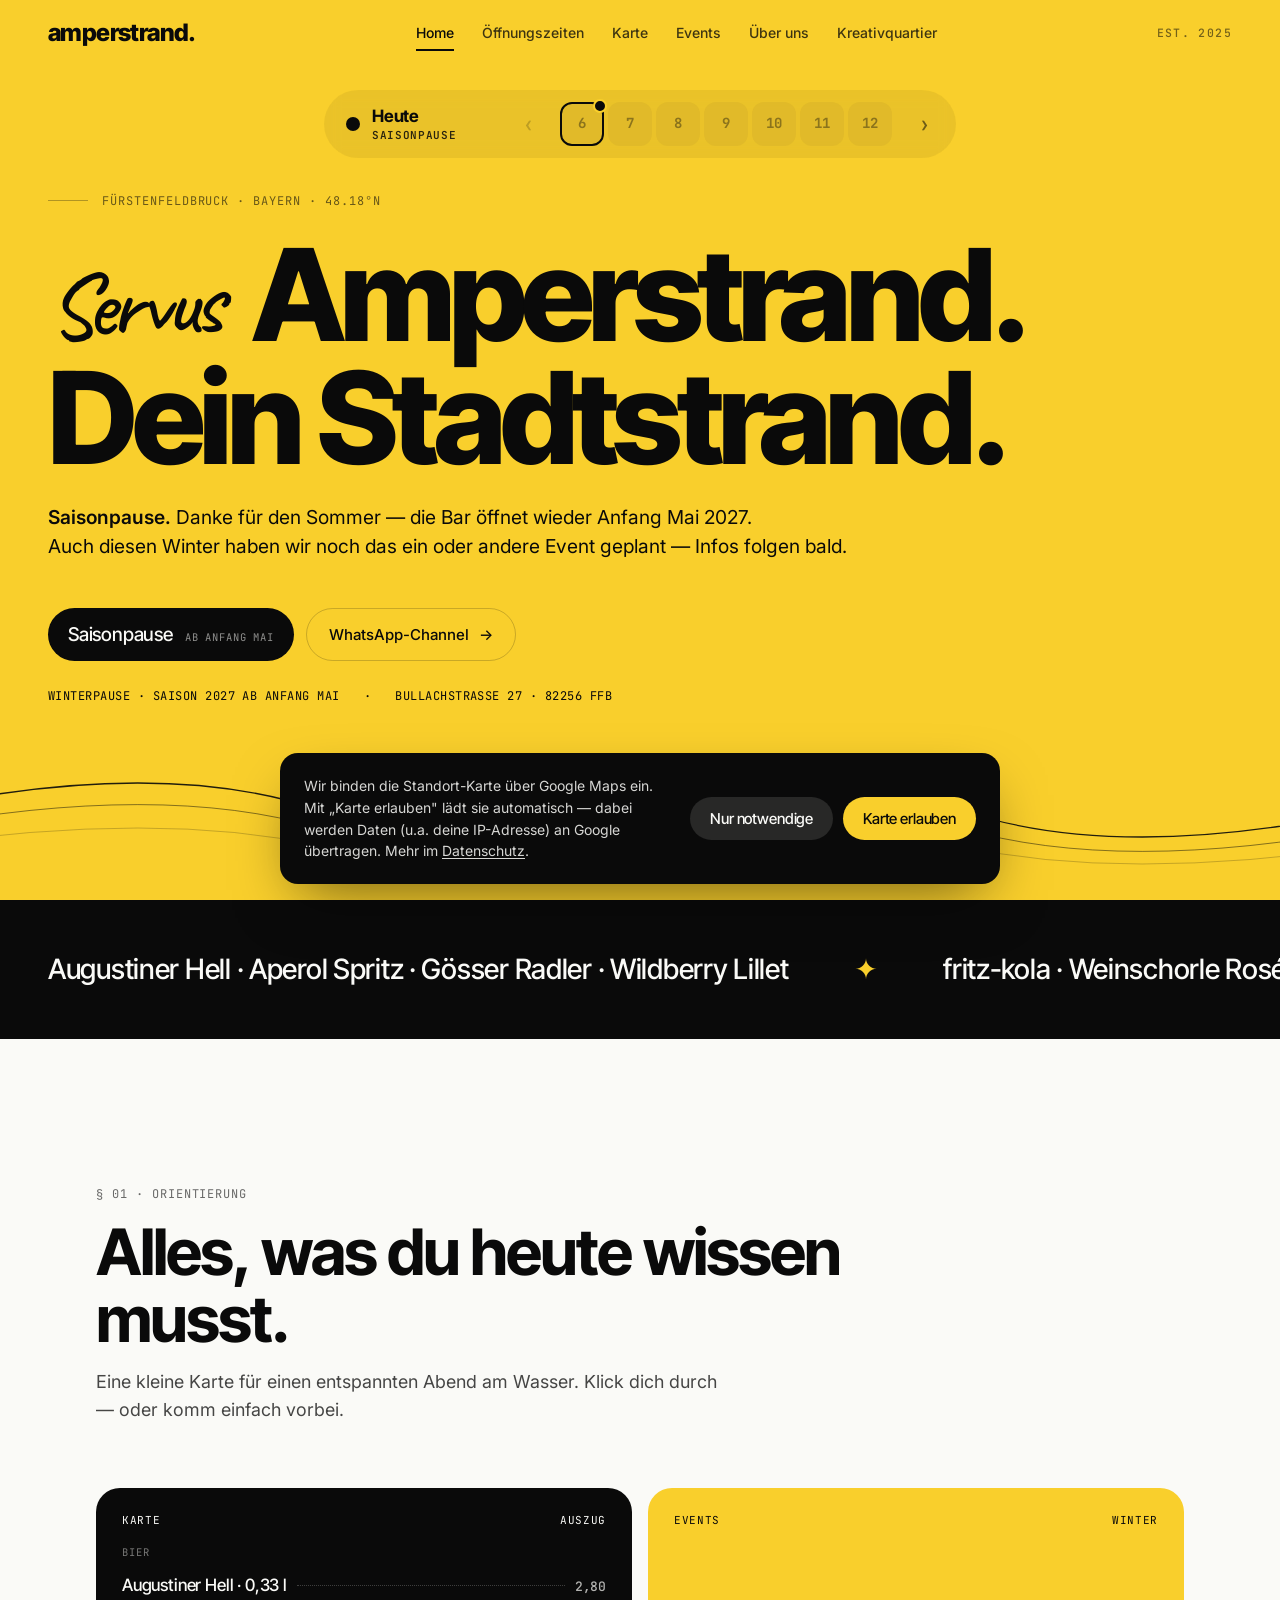
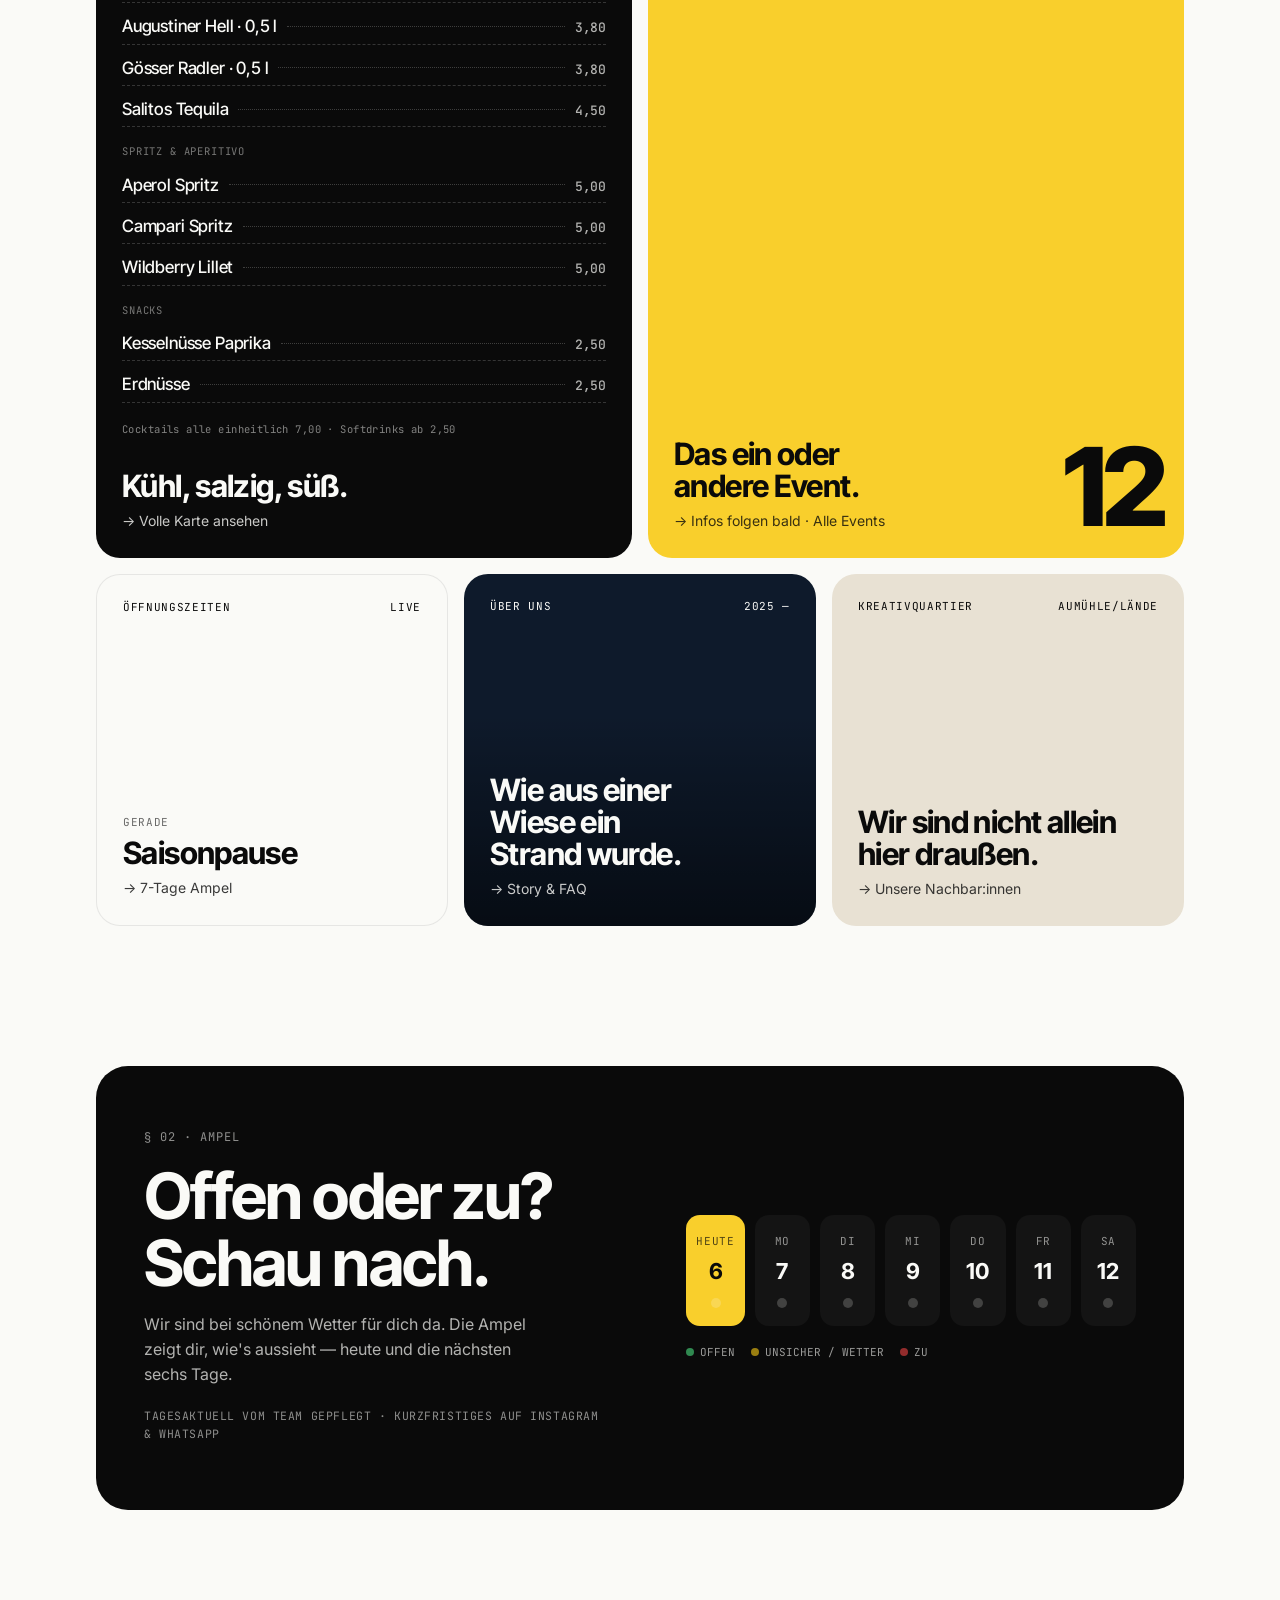
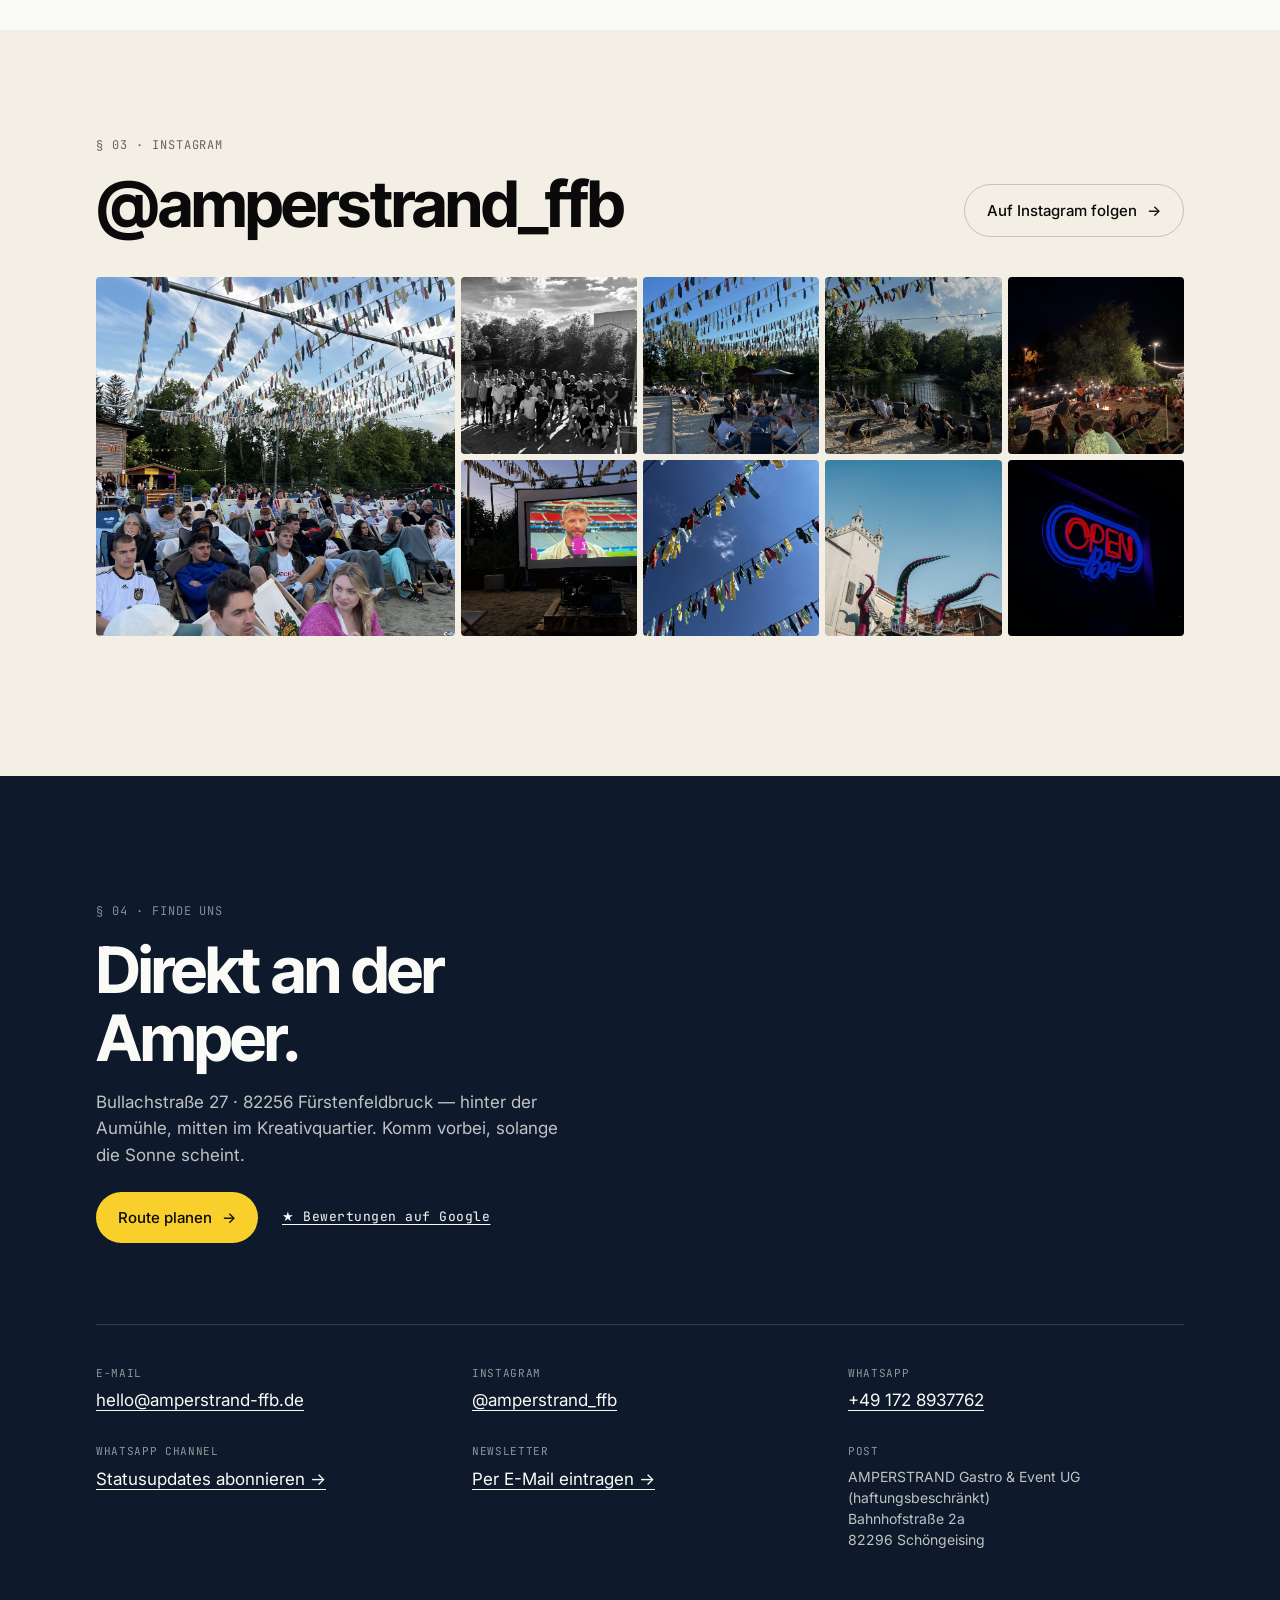
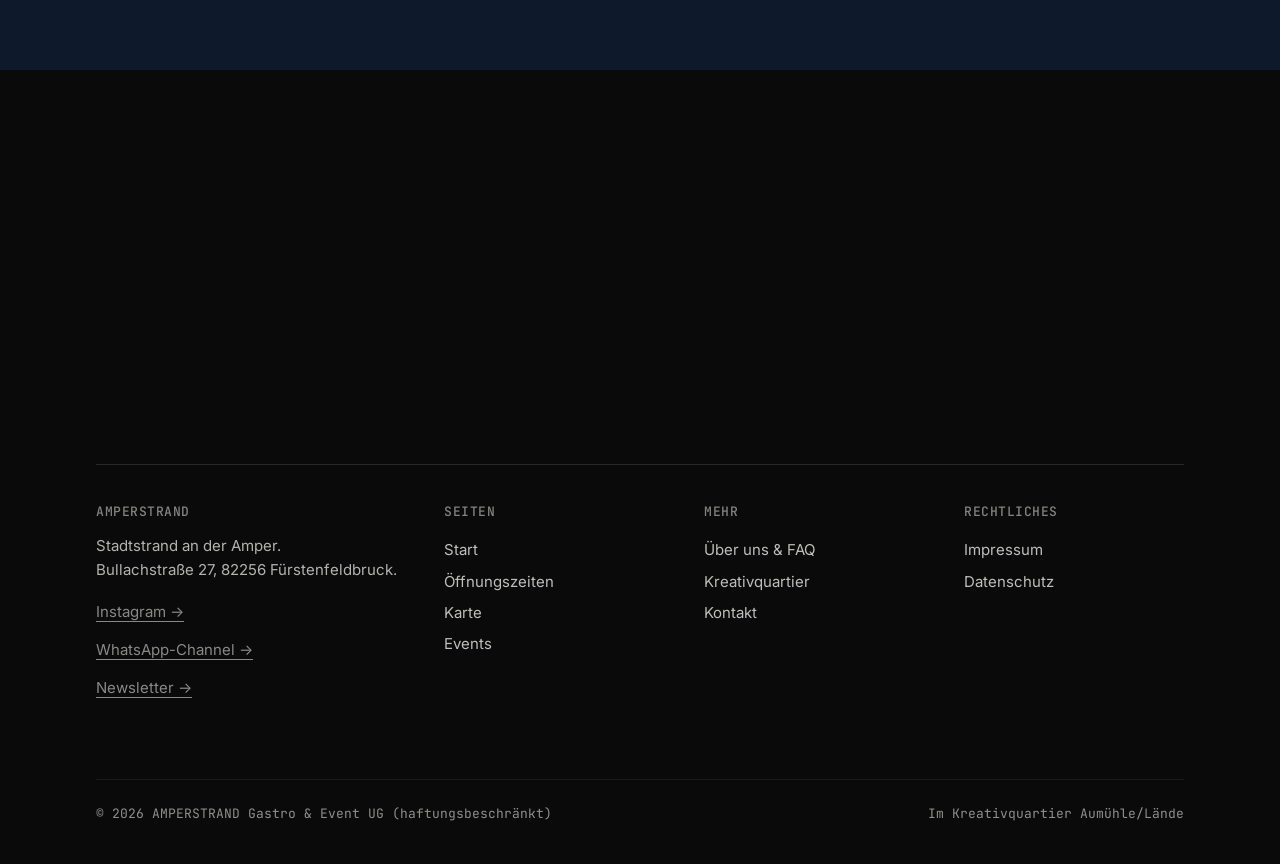
==== commit 73ee408d: "Hero: Inhalt endet immer oberhalb der Wellen (Adresse nicht mehr überlagert), Winterpause etwas komp" ====
--- a/index.html
+++ b/index.html
@@ -143,6 +143,17 @@
     .hero-inner { padding-top: 72px; }
   }
 
+  /* Desktop: Hero-Inhalt endet immer oberhalb der Wellen. Die Wellen-Box ist
+     max(22vh, 180px) hoch, die sichtbaren Linien beginnen etwa ab ihrem oberen Drittel.
+     Reicht die Höhe nicht, wächst der Hero (min-height) statt dass die Adresse
+     unter den Wellen verschwindet. */
+  @media (min-width: 821px) {
+    .hero-inner { padding-bottom: calc(max(22vh, 180px) * .62) !important; }
+    .is-offseason .hero-sub { margin-top: 24px; }
+    .is-offseason .hero-actions { margin-top: 28px; }
+    .is-offseason .hero-meta { margin-top: 26px; }
+  }
+
   /* ENGRAVED INFO STRIP */
   .strip {
     background: var(--ink); color: var(--paper);
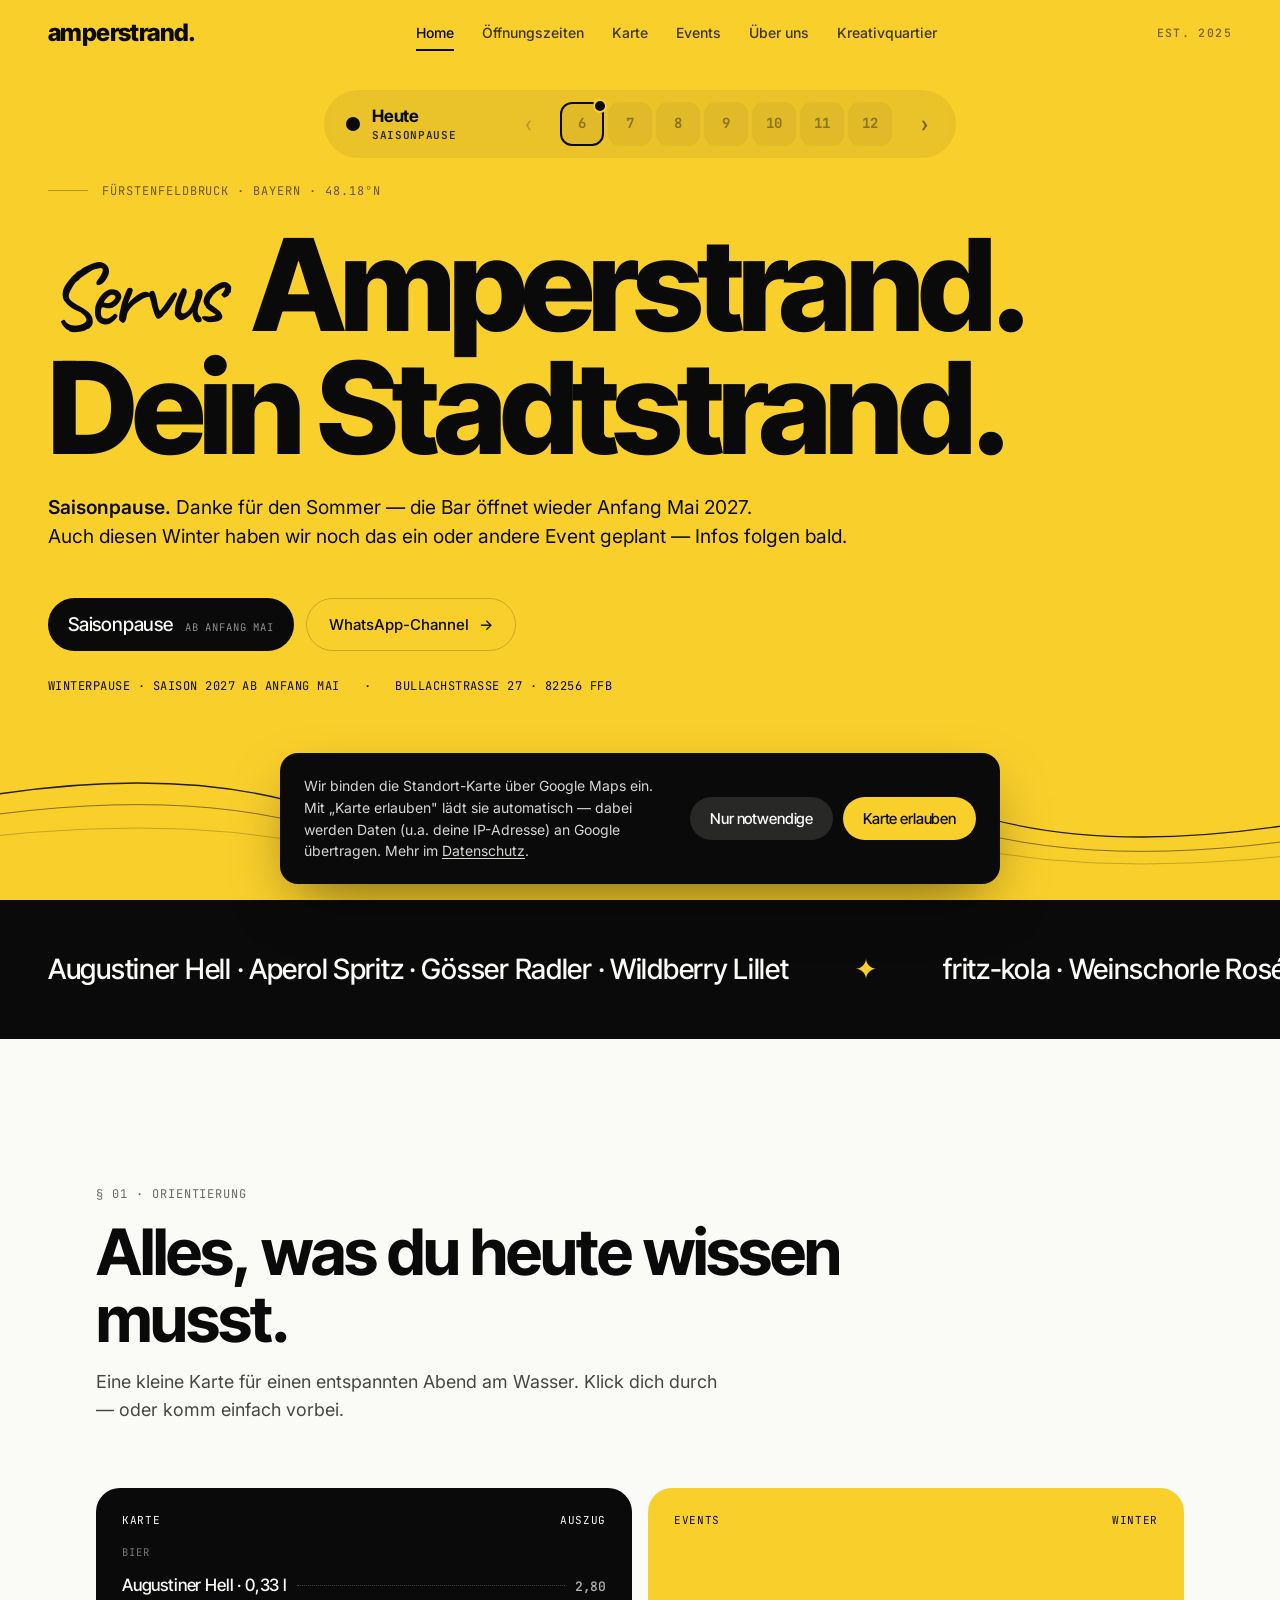
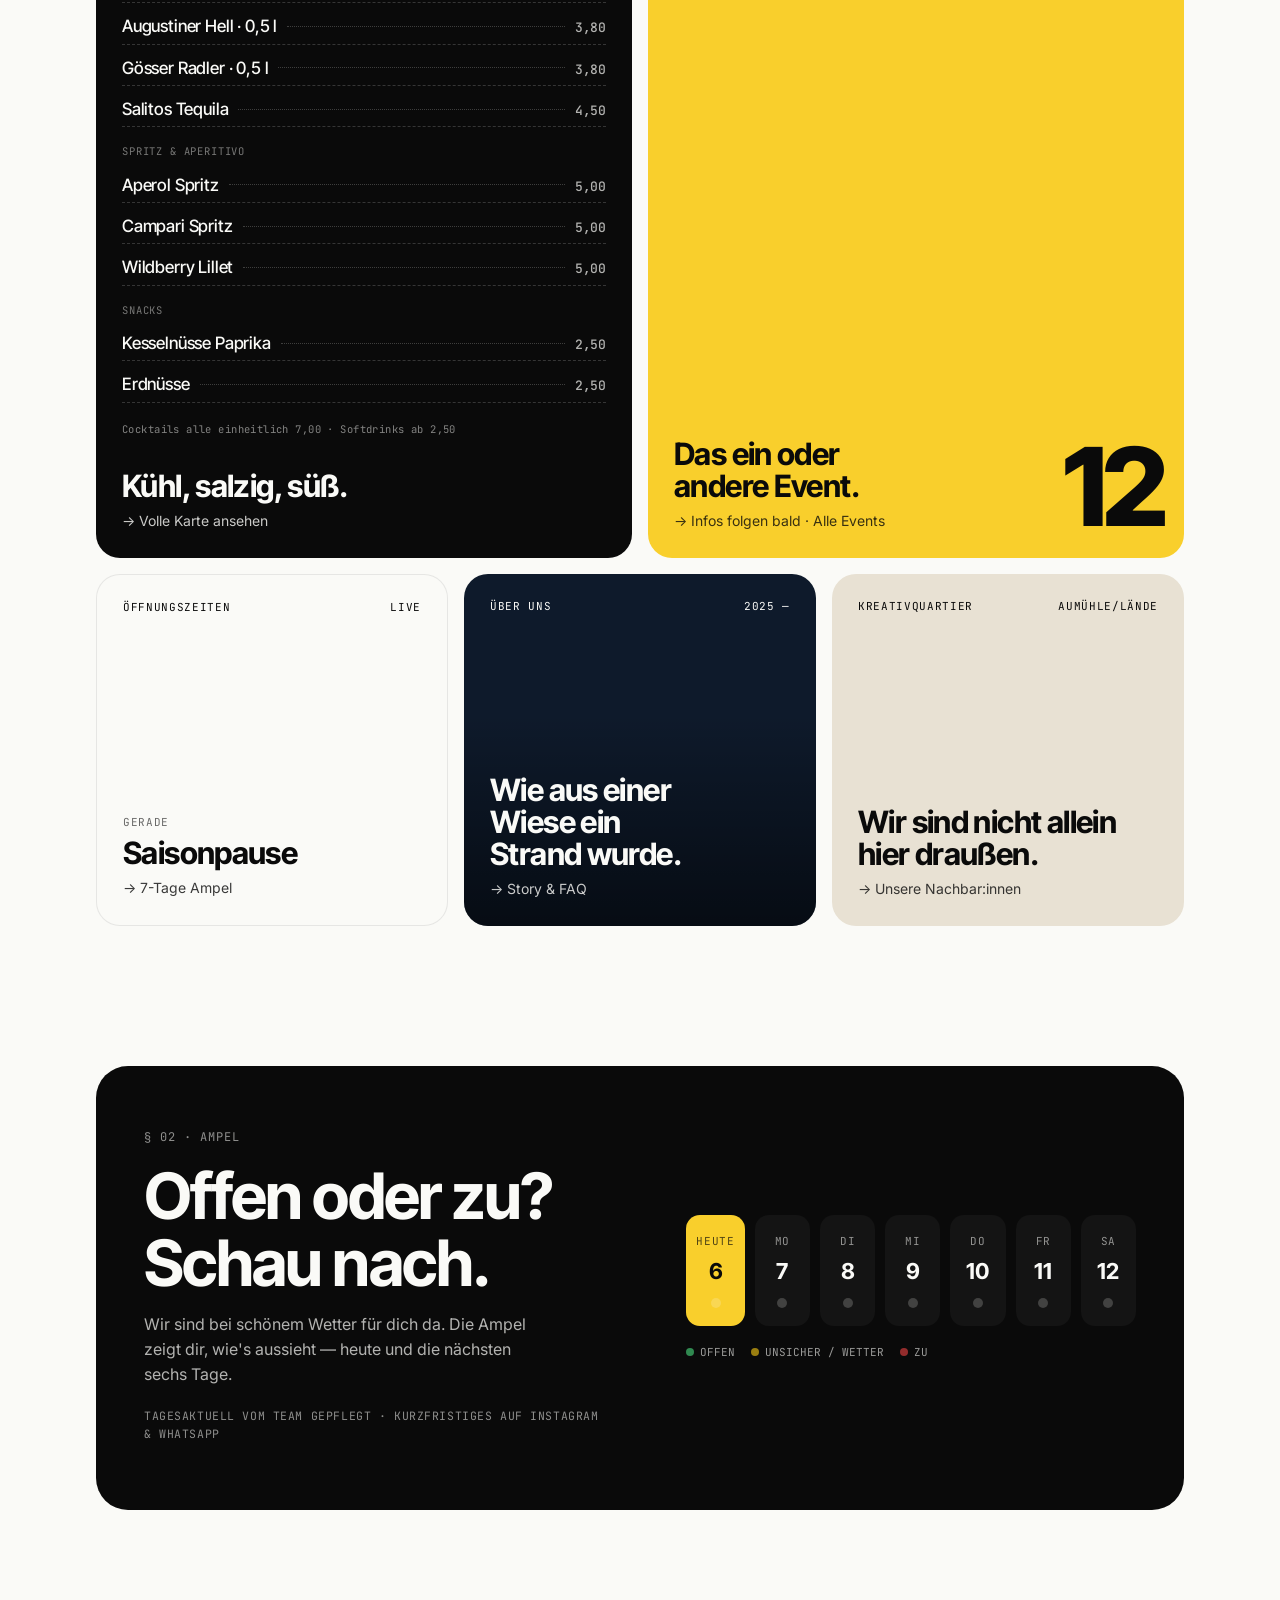
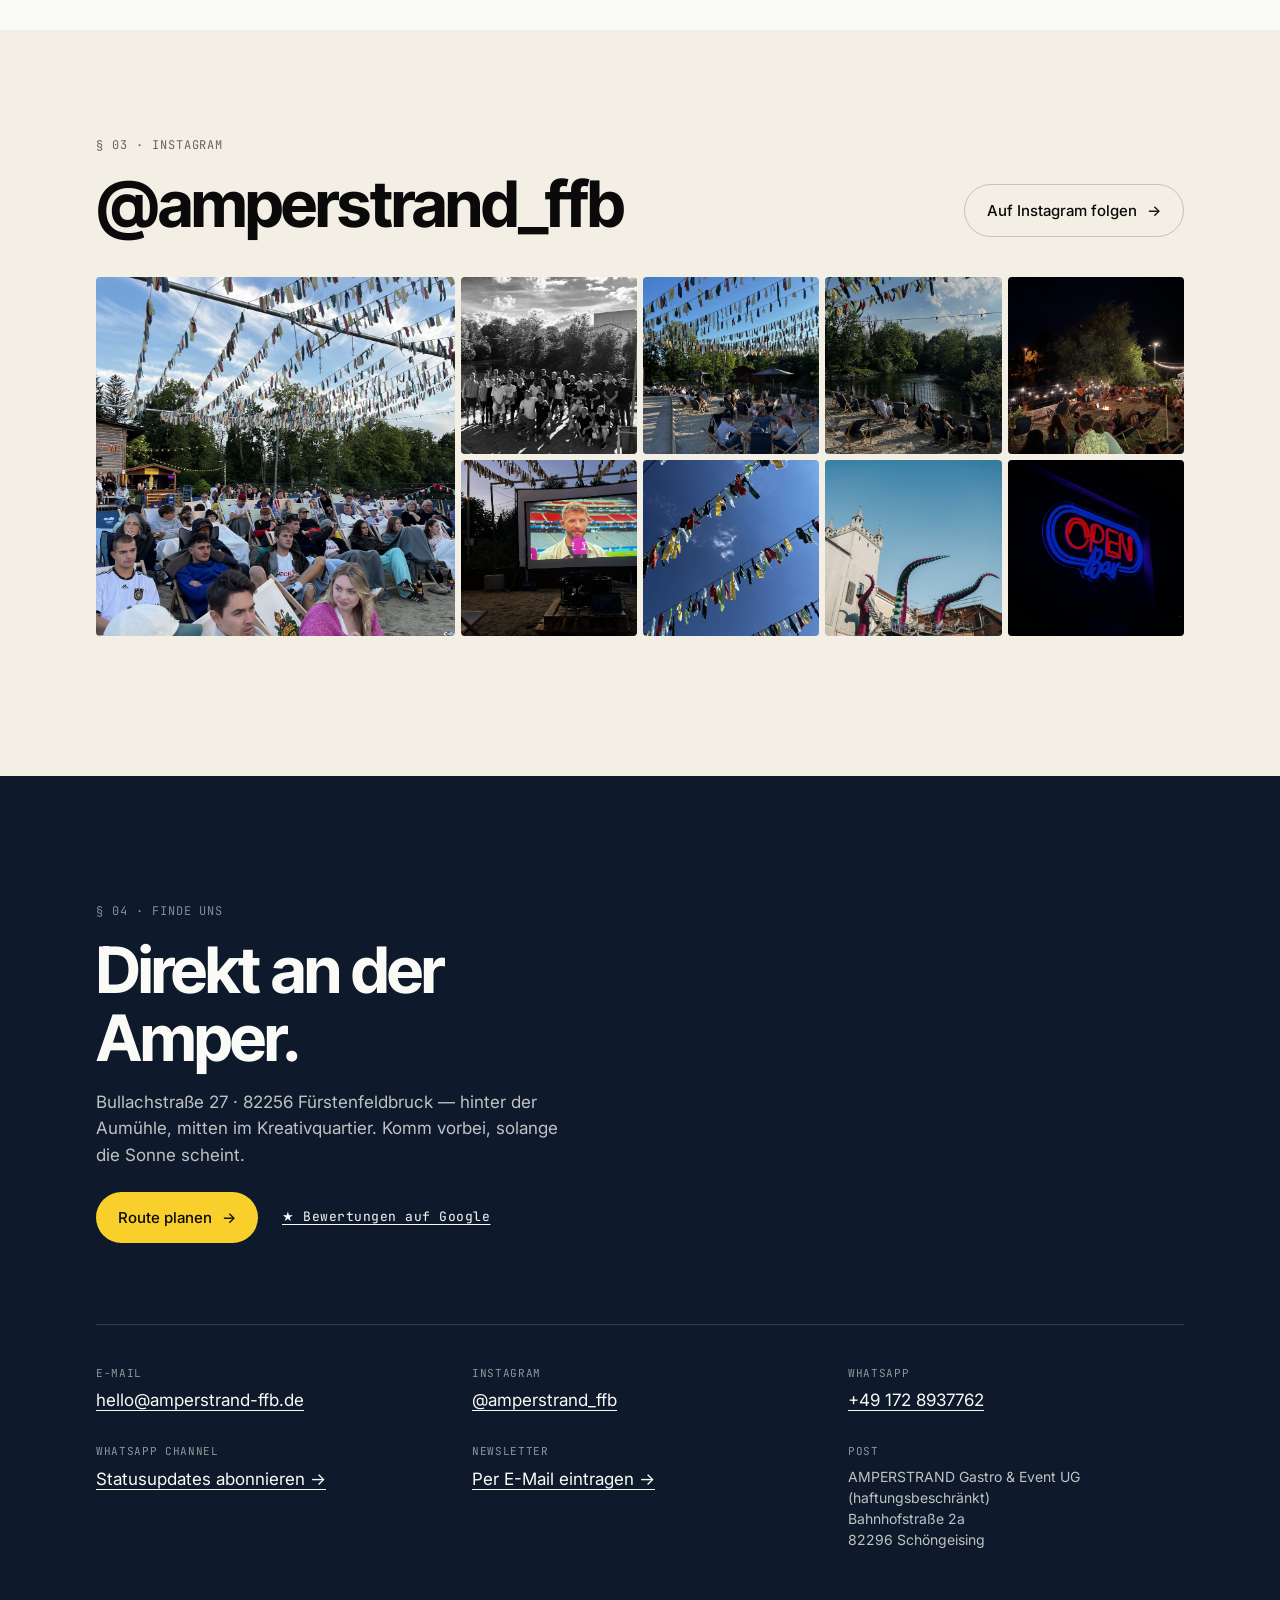
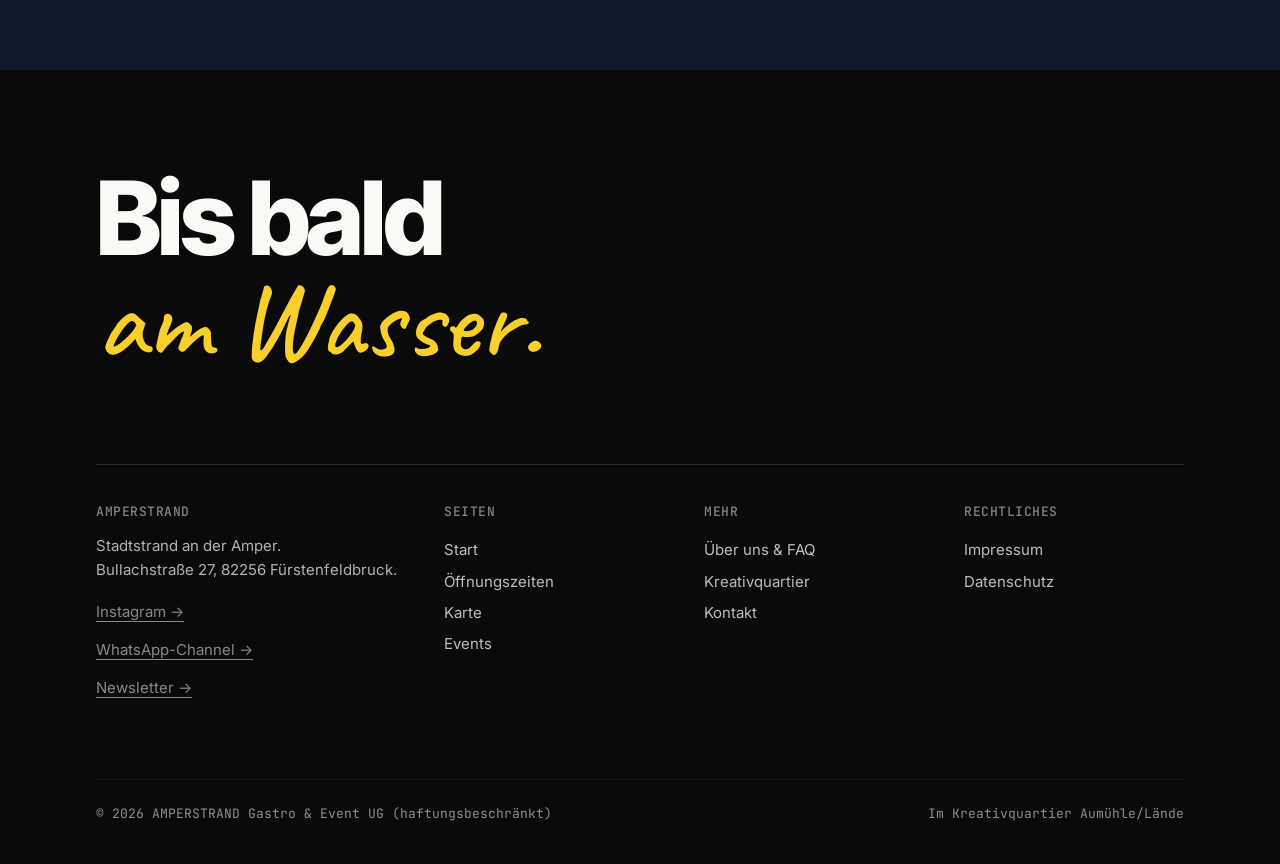
==== commit 4a088b38: "Hero: Headline auf niedrigen Laptop-Viewports an der Höhe deckeln, mehr Abstand zu den Wellen Co-Aut" ====
--- a/index.html
+++ b/index.html
@@ -148,10 +148,15 @@
      Reicht die Höhe nicht, wächst der Hero (min-height) statt dass die Adresse
      unter den Wellen verschwindet. */
   @media (min-width: 821px) {
-    .hero-inner { padding-bottom: calc(max(22vh, 180px) * .62) !important; }
+    .hero-inner { padding-bottom: calc(max(22vh, 180px) * .72) !important; }
     .is-offseason .hero-sub { margin-top: 24px; }
     .is-offseason .hero-actions { margin-top: 28px; }
     .is-offseason .hero-meta { margin-top: 26px; }
+  }
+  /* Niedrige Laptop-Viewports (z. B. MacBook, ~830px): Headline an der Höhe
+     deckeln, damit der ganze Hero samt Adresse in den ersten Bildschirm passt. */
+  @media (min-width: 821px) and (max-height: 880px) {
+    .hero h1 { font-size: clamp(52px, min(10vw, 15vh), 160px); }
   }
 
   /* ENGRAVED INFO STRIP */
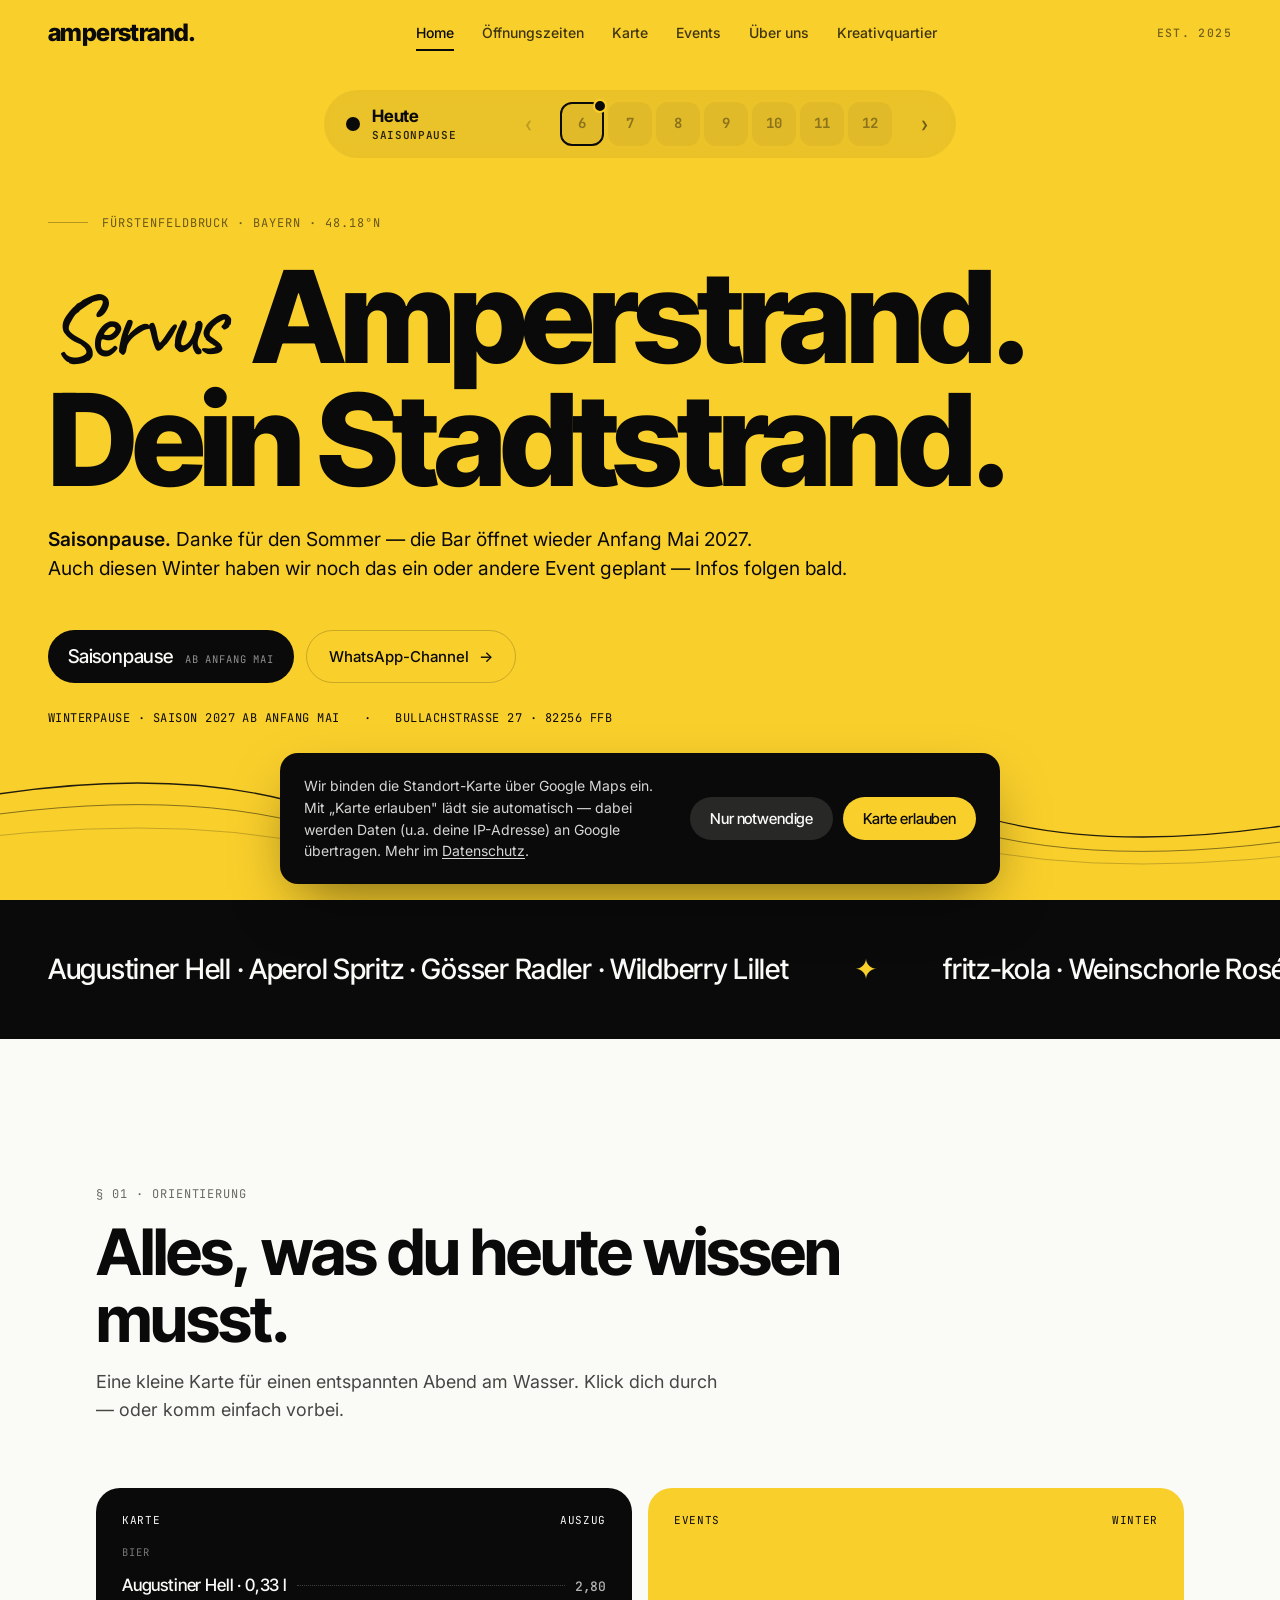
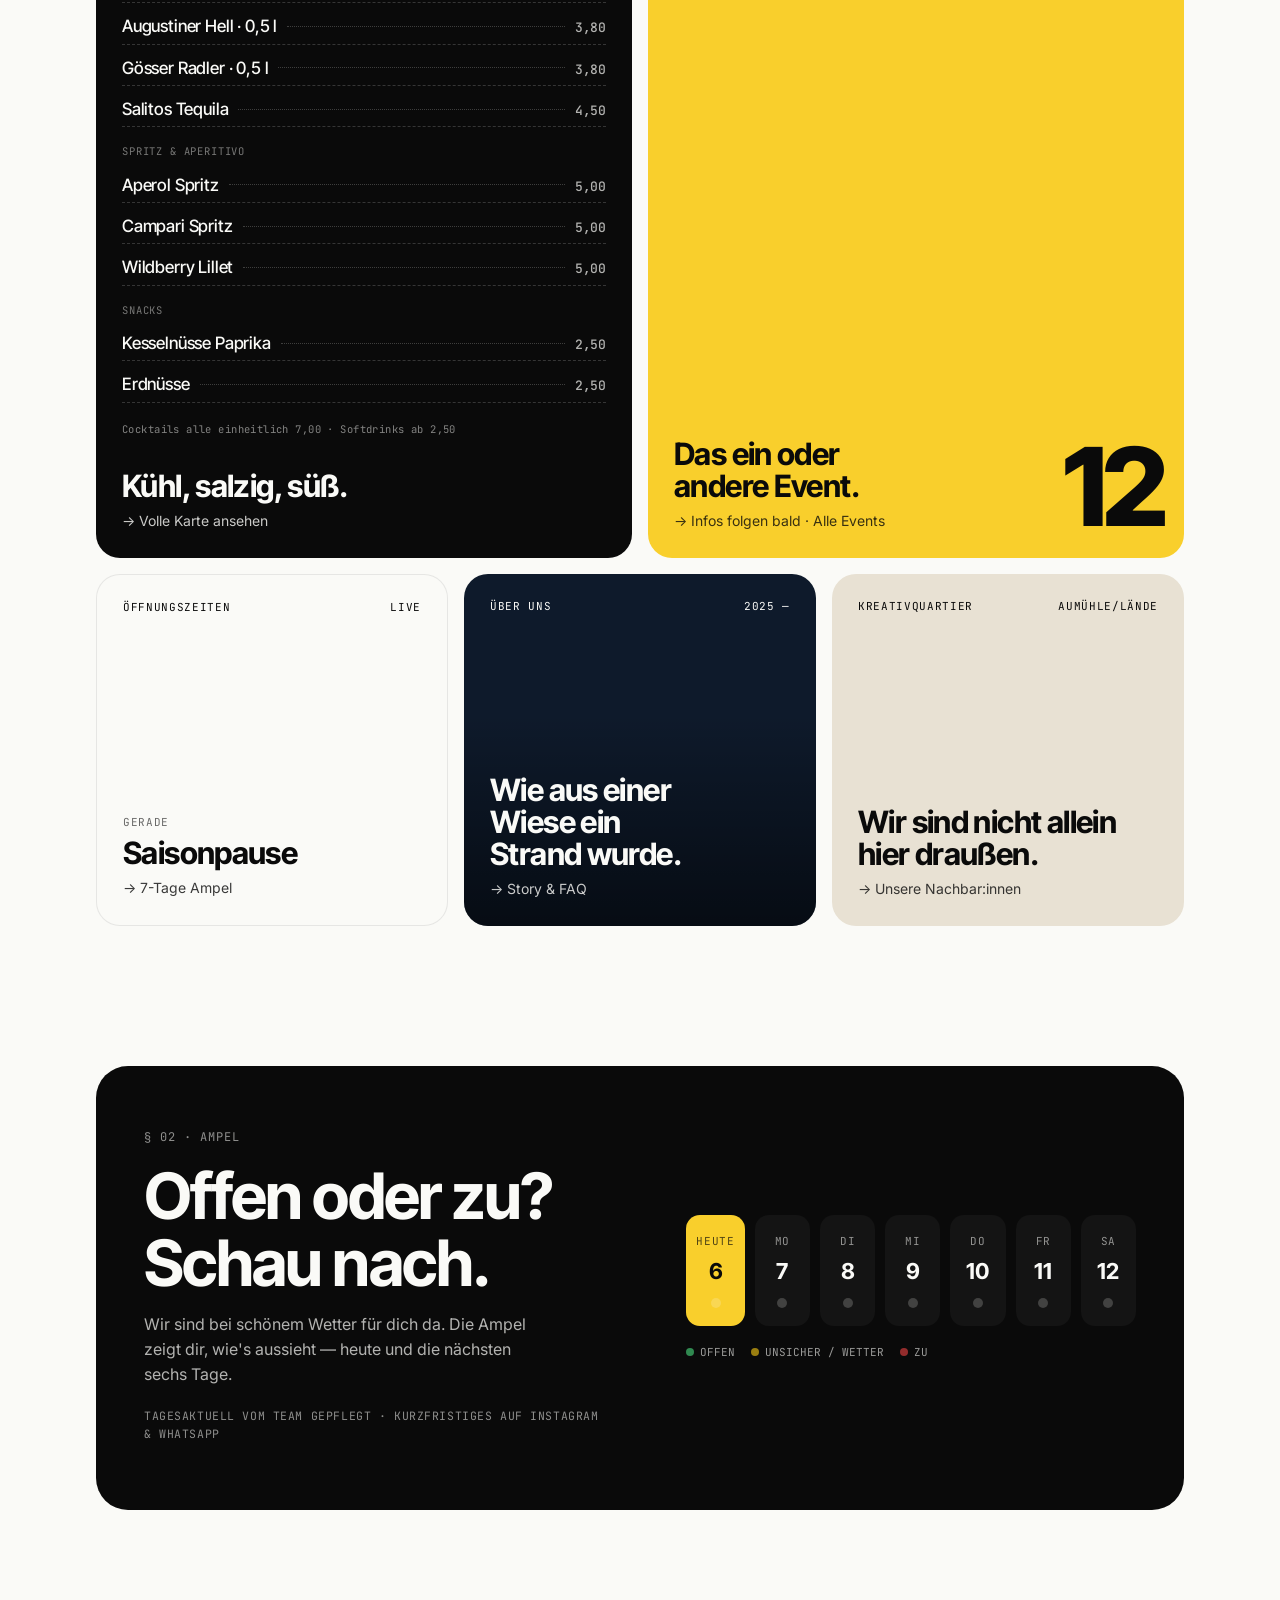
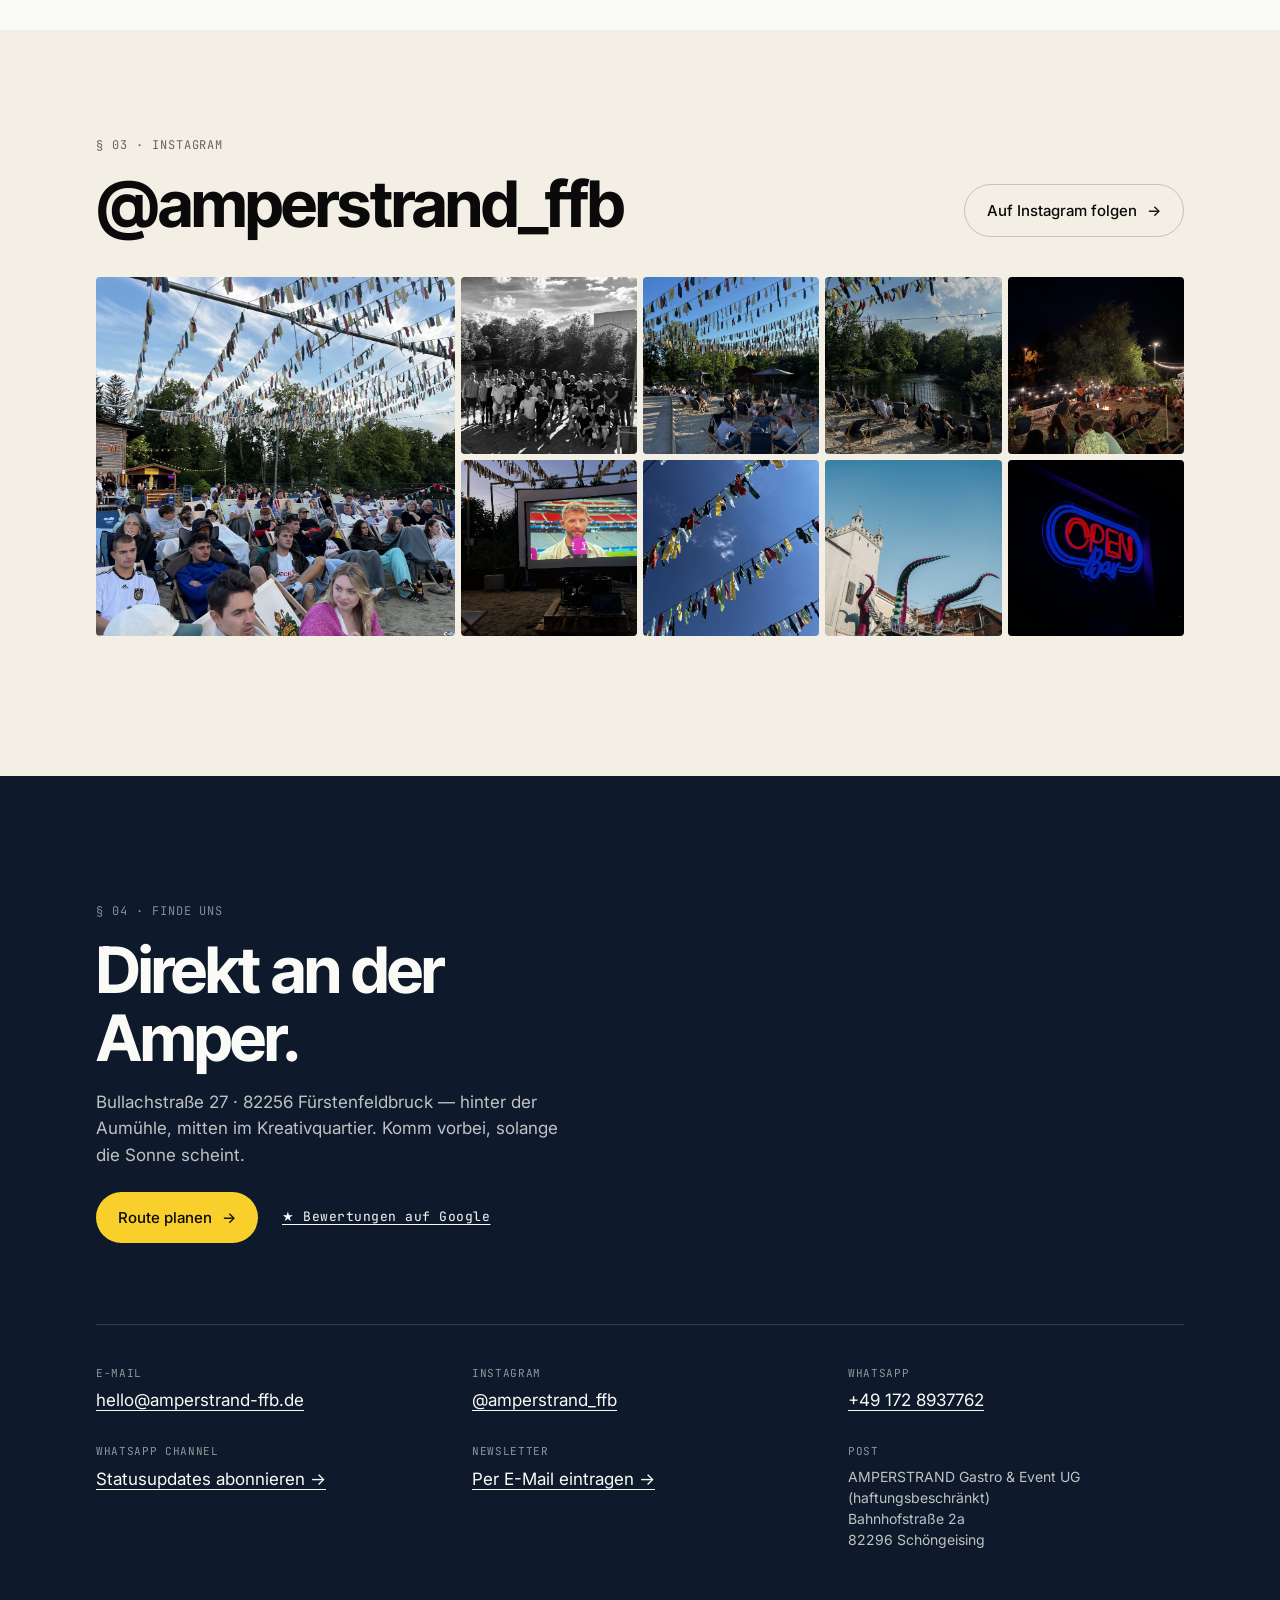
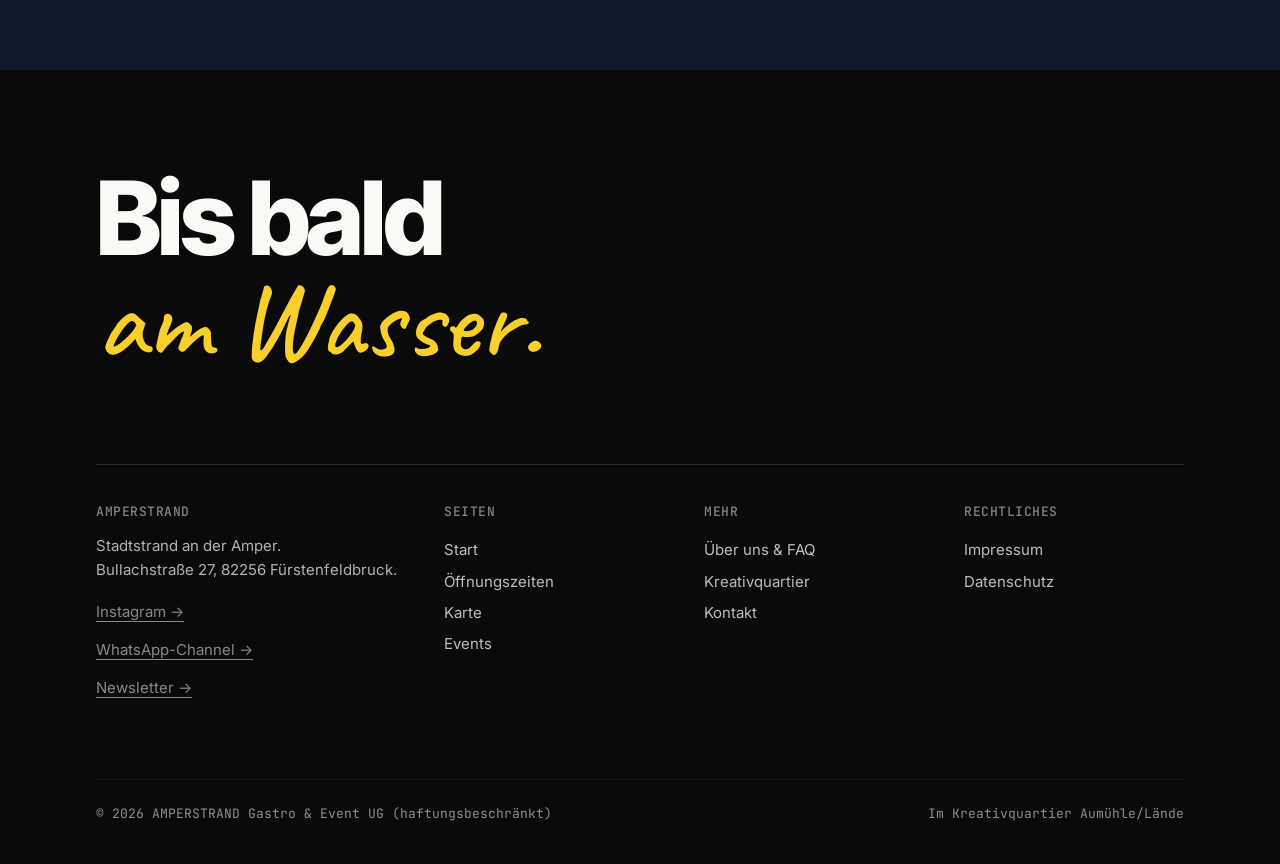
==== commit cfb8966d: "Hero: Koordinaten-Zeile auf hohen Desktop-Viewports nicht mehr unter der Ampel-Pille Co-Authored-By:" ====
--- a/index.html
+++ b/index.html
@@ -153,6 +153,11 @@
     .is-offseason .hero-actions { margin-top: 28px; }
     .is-offseason .hero-meta { margin-top: 26px; }
   }
+  /* Hohe Desktop-Viewports (zentrierter Hero): Inhalt nie über die fixierte
+     Ampel-Pille schieben — Mindestabstand oben, sonst wächst der Hero. */
+  @media (min-width: 821px) and (min-height: 881px) {
+    .hero-inner { padding-top: 64px; }
+  }
   /* Niedrige Laptop-Viewports (z. B. MacBook, ~830px): Headline an der Höhe
      deckeln, damit der ganze Hero samt Adresse in den ersten Bildschirm passt. */
   @media (min-width: 821px) and (max-height: 880px) {
